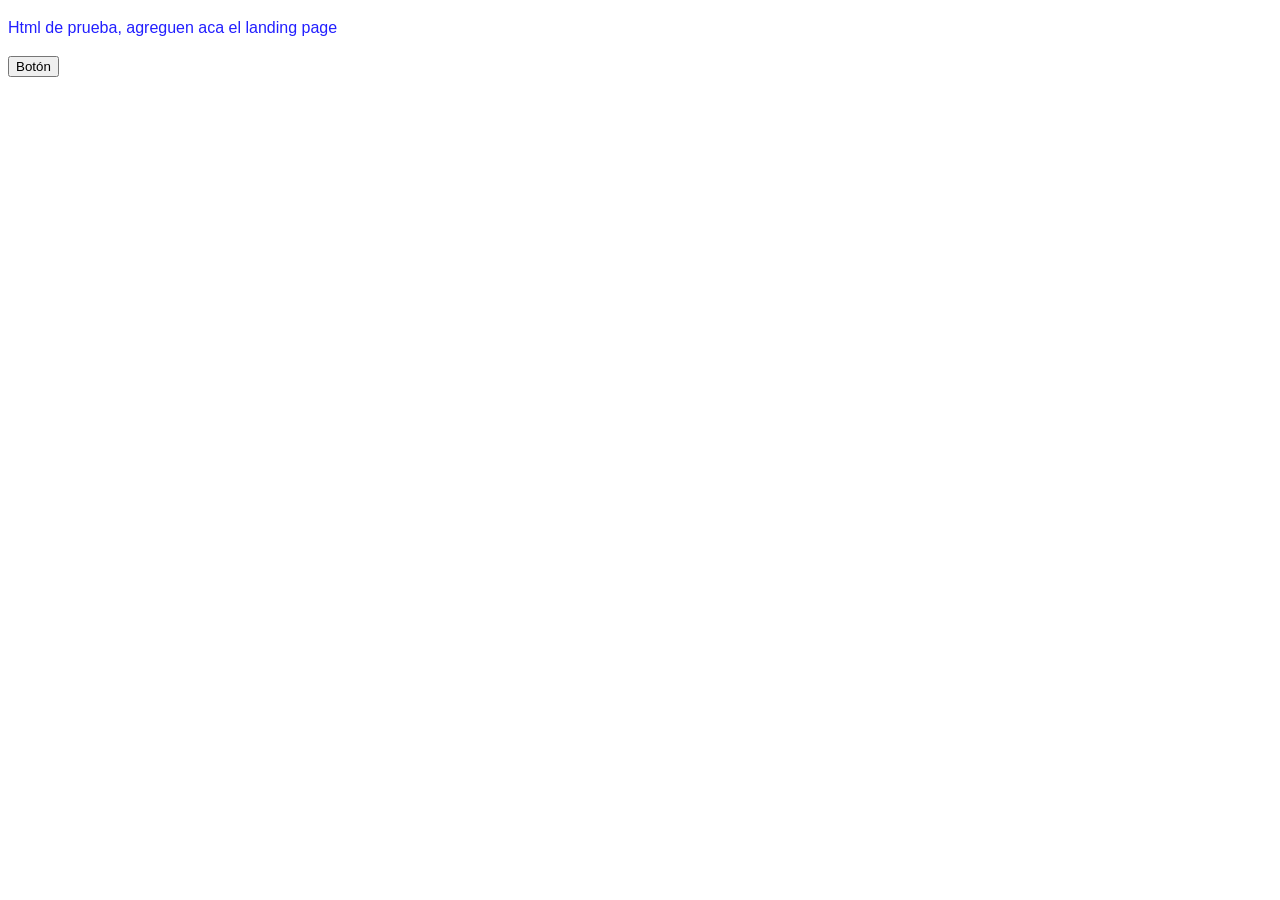
==== Landing Page/Estructuras/vistaLandingPage.html @ 001b7d32 "Commit 1: Agregar archivos de la Landing Page y pruebas de Cucumber/Gherkin para US01 - Se añadieron" ====
<!DOCTYPE html>
<html lang="es">
<head>
    <meta charset="UTF-8">
    <meta name="viewport" content="width=device-width, initial-scale=1.0">
    <title>Documento</title>

    <!--importando el css y el js asociado a esta vista-->
    <link rel="stylesheet" href="../Estilos/estiloBasicoDoHeal.css">
    <script src="../Scripts/scriptLandingPage.js" defer></script>
</head>
<body>
    <p>
        Html de prueba, agreguen aca el landing page
    </p>
    <button id="btn1">Botón</button>
</body>
</html>
---- Landing Page/Estilos/estiloBasicoDoHeal.css ----
p {
    font-family: 'Arial', sans-serif;
    font-size: 16px;
    color: #221fff;
    line-height: 1.5;
}
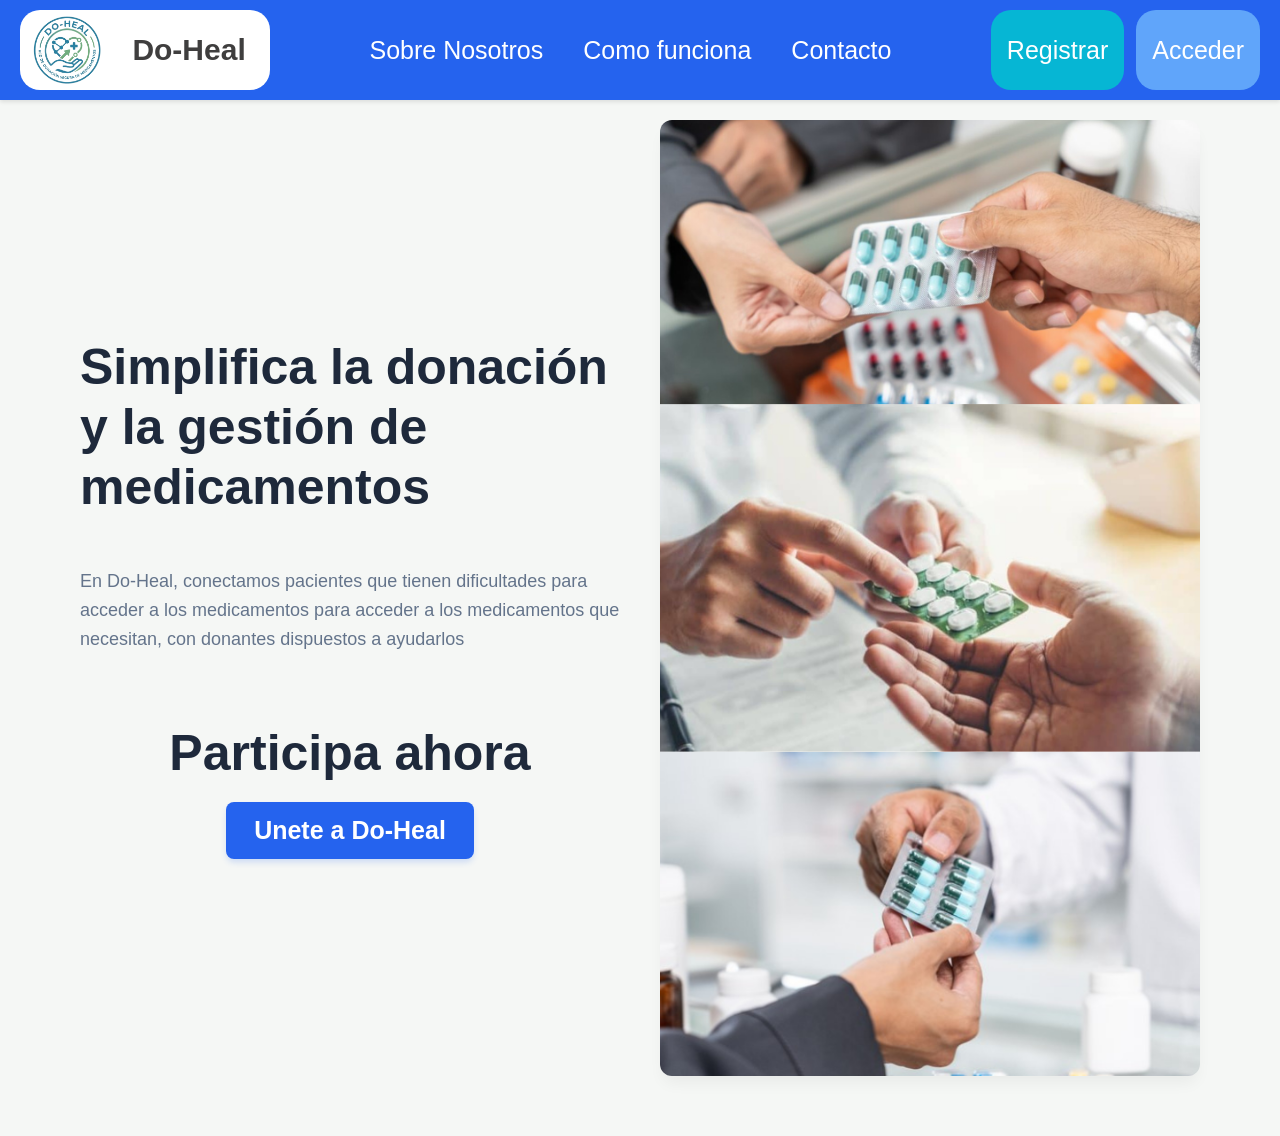
==== commit 44a70c7a: "feat: Agregar diseño inicial del landing page" ====
--- a/Landing Page/Estructuras/vistaLandingPage.html
+++ b/Landing Page/Estructuras/vistaLandingPage.html
@@ -2,17 +2,62 @@
 <html lang="es">
 <head>
     <meta charset="UTF-8">
-    <meta name="viewport" content="width=device-width, initial-scale=1.0">
-    <title>Documento</title>
-
-    <!--importando el css y el js asociado a esta vista-->
+    <!--Es para que el ancho de la pantalla se adapte al tamaño del diapositivo(celular,tablet o pc)-->
+    <meta name="Pagina principal" content="width=device-width, initial-scale=1.0">
+    <title>Do-Heal</title>
+    <!--Es para vincular los estilos(el archivo css) con el archivo vista(el esqueleto html)-->
     <link rel="stylesheet" href="../Estilos/estiloBasicoDoHeal.css">
-    <script src="../Scripts/scriptLandingPage.js" defer></script>
 </head>
 <body>
-    <p>
-        Html de prueba, agreguen aca el landing page
-    </p>
-    <button id="btn1">Botón</button>
+    <header class="Barra-superior">
+        <div class="Logo-con-Nombre">
+            <img src="../Recursos/Imagenes/logo-doheal-cortado.png" alt="Logo Do-Heal" class="logo-imagen"> 
+            <span class="Nombre-de-Startup">Do-Heal</span>
+        </div>
+
+        <nav class="botones-centrales">
+            <a href="#" class="enlace-menu">Sobre Nosotros</a>
+            <a href="#" class="enlace-menu">Como funciona</a>
+            <a href="#" class="enlace-menu">Contacto</a>
+        </nav>
+
+        <div class="botones-derechos">
+            <button class="btn-nav btn-primario">Registrar</button>
+            <button class="btn-nav btn-secundario">Acceder</button>            
+        </div>
+            
+    </header>
+
+    <main class="Contenido-principal">
+
+        <section class="Seccion-de-Bienvenida">
+
+            <div class="Seccion-de-la-izquierda">
+                <h1 class="Titulo-de-la-seccion">Simplifica la donación y la gestión de medicamentos</h1>
+
+                <p class="Descripcion">
+                    En Do-Heal, conectamos pacientes que tienen dificultades para acceder a los
+                    medicamentos para acceder a los medicamentos que necesitan, con donantes 
+                    dispuestos a ayudarlos
+                </p>
+
+                <div class="Seccion-de-abajo-izquierda">
+                    <h2 class="Subtitulo">Participa ahora</h2>
+                    <button class="btn-unete">Unete a Do-Heal</button>
+                </div>
+            </div>
+
+            <div class="Seccion-derecha">
+                <img src="../Recursos/Imagenes/MedicamentosDonacion.png" alt="Donacion de medicamentos" class="Medicamentos-donados-imagen">
+            </div>
+
+        </section>
+        <!--aqui ira todo lo que añadamos despues -->
+    </main>
+
+    <!-- Aqui vinculamos con el script de java que tenemos en la carpeta-->
+    <script src="../Scripts/scriptLandingPage.js"></script>
+
 </body>
+
 </html>
--- a/Landing Page/Estilos/estiloBasicoDoHeal.css
+++ b/Landing Page/Estilos/estiloBasicoDoHeal.css
@@ -1,6 +1,221 @@
-p {
-    font-family: 'Arial', sans-serif;
-    font-size: 16px;
-    color: #221fff;
-    line-height: 1.5;
+/*Esto se llama reset CSS: sirve para borrar lo que pone los navegadores como
+chrome, safari, firefox que son los margenes fantasmas, la cosa es que lo ponemos desde cero
+y el borderbox sirve pa si es que le agregas relleno a una caja, esta no se deforme ni
+ensanche*/
+* {
+    margin: 0;
+    padding: 0;
+    box-sizing: border-box;
+}
+/*Esto es el cuerpo de la pagina principal como dice su nombre body*/
+body {
+    font-family: 'Segoe UI', Tahoma, Geneva, Verdana, sans-serif;
+    background-color: #f5f7f5; /* Un fondo gris primero para la pagina principal */
+    color: #334155;
+}
+
+/*Estilos de la barra azul superior, debe tener el mismo nombre que el archivo html o si no no funciona*/
+.Barra-superior {
+    position: fixed;/*Mantiene la barra fija en la parte superior en caso de que scrollee para abajo o arriba el usuario*/
+    top: 0; /*pone la barra en la parte superior*/
+    left: 0; /*pone la barra lo mas a la izquierda*/
+    width: 100%; /*expande la barra, expande su ancho para que cubra todo el tamaño de la pantalla*/
+    height: 100px; /*Altura estandar para barras de navegacion moviles/web */
+    background-color: #2563ee; /*El color azul para la barra superior */
+    display: flex;
+    justify-content: space-between;/*es para empujar un bloque a la izquierda, uno pa el centro y otro pa la derecha*/
+    align-items: center;/*Hace que el texto o logo que este dentro de la barra se centre verticalmente de forma automatica*/
+    padding: 0 20px;
+    box-shadow: 0 2px 4px rgba(0, 0, 0, 0.1); /*Sombra ligera para darle profundidad*/
+    z-index: 1000; /*Asegura que la barra siempre se vea por encima de otras cosas que pongamos a la pag*/
+    }
+
+/*Esto para el logo con el texto de Do-Heal*/
+.Logo-con-Nombre {
+    background-color: #ffffff;
+    height: 80px; /* Un poco mas pequeño para que alcance en la barra superior*/
+    width: 250px;
+    padding: 0 12px;
+    border-radius: 20px; /*esto sirve para redondear los bordes del cuadro blanco*/
+    display: flex;
+    align-items: center;
+    gap: 30px; /*esto para poner espacio entre el logo y la palabra do-heal*/
+}
+
+/*Esto es para la imagen de la superior izquierda de la pag*/
+.logo-imagen {
+    height: 70px;/*ajusta la altura de la imagen para que no choque con lo bordes de la barra*/
+    width: auto; /*mantiene la proporcion original de la imagen pa que no se veo to estirao*/
+    border-radius: 4px; /*Esto es opcional pa darle un pequeño redondeado sutil a las esquinas del logo*/
+    object-fit: contain;
+}
+
+/*tamaño de letra para el doheal*/
+.Nombre-de-Startup {
+    color: rgb(63, 62, 62);
+    font-size: 30px;
+    font-weight: 700;/*letra en negrita para resaltar*/
+}
+
+.botones-centrales {
+    display: flex;
+    align-items: center;
+    gap: 40px;/*espacio entre los dos botones de registrase y ingresar*/
+}
+
+.enlace-menu {
+    color: #ffffff;
+    text-decoration: none; /*para quitar la linea subrayada que sale cuando es un link*/
+    font-size: 25px;
+    transition: opacity 0.2s;
+}
+
+.enlace-menu:hover {
+    opacity: 0.8; /*para darle una opacidad sutil cuando pasas el mouse sobre la opcion*/
+}
+
+.botones-derechos {
+    display: flex;
+    gap: 12px;/*espacio entre los dos botones de registrase y ingresar*/
+}
+
+.btn-nav {
+    border: none;
+    padding: 8px 16px;
+    font-size: 25px;    
+    border-radius: 20px;
+    cursor: pointer;
+    color: #ffffff;
+    transition: background-color 0.2s, transform 0.1s;
+}
+
+.btn-primario {
+    height: 80px;
+    background-color: #06b6d4;
+}
+
+.btn-primario:hover{
+    background-color: #068ca3;
+}
+
+.btn-secundario {
+    height: 80px;
+    background-color: #60a5fa;
+}
+
+.btn-secundario:hover {
+    background-color: #4c83c7;
+}
+
+.btn-nav:active {
+    transform: scale(0.96); /*efecto para cuando des click*/
+}
+
+/*Contenedor padre que divide la pantalla en dos bloques izquieda y derecha*/
+.Seccion-de-Bienvenida {
+    display: flex;
+    justify-content: space-between;
+    align-items: center;
+    min-height: calc(100vh - 100px);/*Ocupa el espacio disponible de la pantalla restante*/
+    gap:40px;
+    padding: 40px 60px;
+    max-width: 1400px;
+    margin: 0 auto;/*Centra el contenido en pantallas muy anchas*/
+}
+
+/*Seccion de la izquierda*/
+.Seccion-de-la-izquierda {
+    flex: 1;
+    max-width: 800px;
+    display: flex;
+    flex-direction: column;
+    gap: 50px; /*separacion vertical entre los elementos*/
+    text-align: left;
+}
+
+.Titulo-de-la-seccion {
+    font-size: 50px;
+    font-weight: 700;
+    color: #1e293b;
+    line-height: 1.2;
+}
+
+.Descripcion {
+    font-size: 18px;
+    color: #64748b;
+    line-height: 1.6;
+}
+
+.Seccion-de-abajo-izquierda {
+    display: flex;
+    flex-direction: column;
+    gap: 20px;
+    margin-top: 20px;
+    align-items: center;
+}
+
+.Subtitulo {
+    font-size: 50px;
+    font-weight: 700;
+    color: #1e293b;
+}
+
+.btn-unete {
+    background-color: #2563ee;
+    color: #ffffff;
+    border: none;
+    padding: 14px 28px;
+    font-size: 25px;
+    font-weight: 700;
+    border-radius: 8px;
+    cursor: pointer;
+    align-self: center;/*evita que el boton se estire todo el ancho posible*/
+    box-shadow: 0 4px 6px -1px rgb(37, 99, 238, 0.2);
+    transition: background-color 0.2s, transform 0.1s;
+}
+
+.btn-unete:hover {
+    background-color: #1d4ed8;
+}
+
+.btn-unete:active {
+    transform: scale(0.97);
+}
+
+.Seccion-derecha {
+    flex: 1;
+    display: flex;
+    justify-content: center;
+    align-items: center;
+}
+
+.Medicamentos-donados-imagen {
+    width: 100%;
+    max-width: 550px;
+    height: auto;
+    border-radius: 12px;
+    box-shadow: 0 10px 15px -3px rgba(0, 0, 0, 0.05);/*sombra sutil de profundidad*/
+}
+
+/*Esto es para optimizacion en celulares o tablets ya que la pantalla en mas pequeña que una computadora*/
+@media(max-width:968px) {
+    .Seccion-de-Bienvenida {
+        flex-direction: column;/*apila la imagen debajo del texto en pantallas pequeñas*/
+        text-align: center;
+        padding: 20px;
+    }
+    .Seccion-de-la-izquierda {
+        align-items: center;
+        text-align: center;
+    }
+    .btn-unete{
+        align-self: center;/*centra el boton en pantallas moviles*/
+    }
+}
+
+/*Espacio para el contenido principal para que no se oculte debajo de la barra fija, debe
+tener el mismo nombre del archivo html o si no no funciona*/
+.Contenido-principal {
+    margin-top: 60px;/*si no ponemos esto el contenido principal se meteria debajo de la barra y no se veria*/
+    padding: 20px;
 }
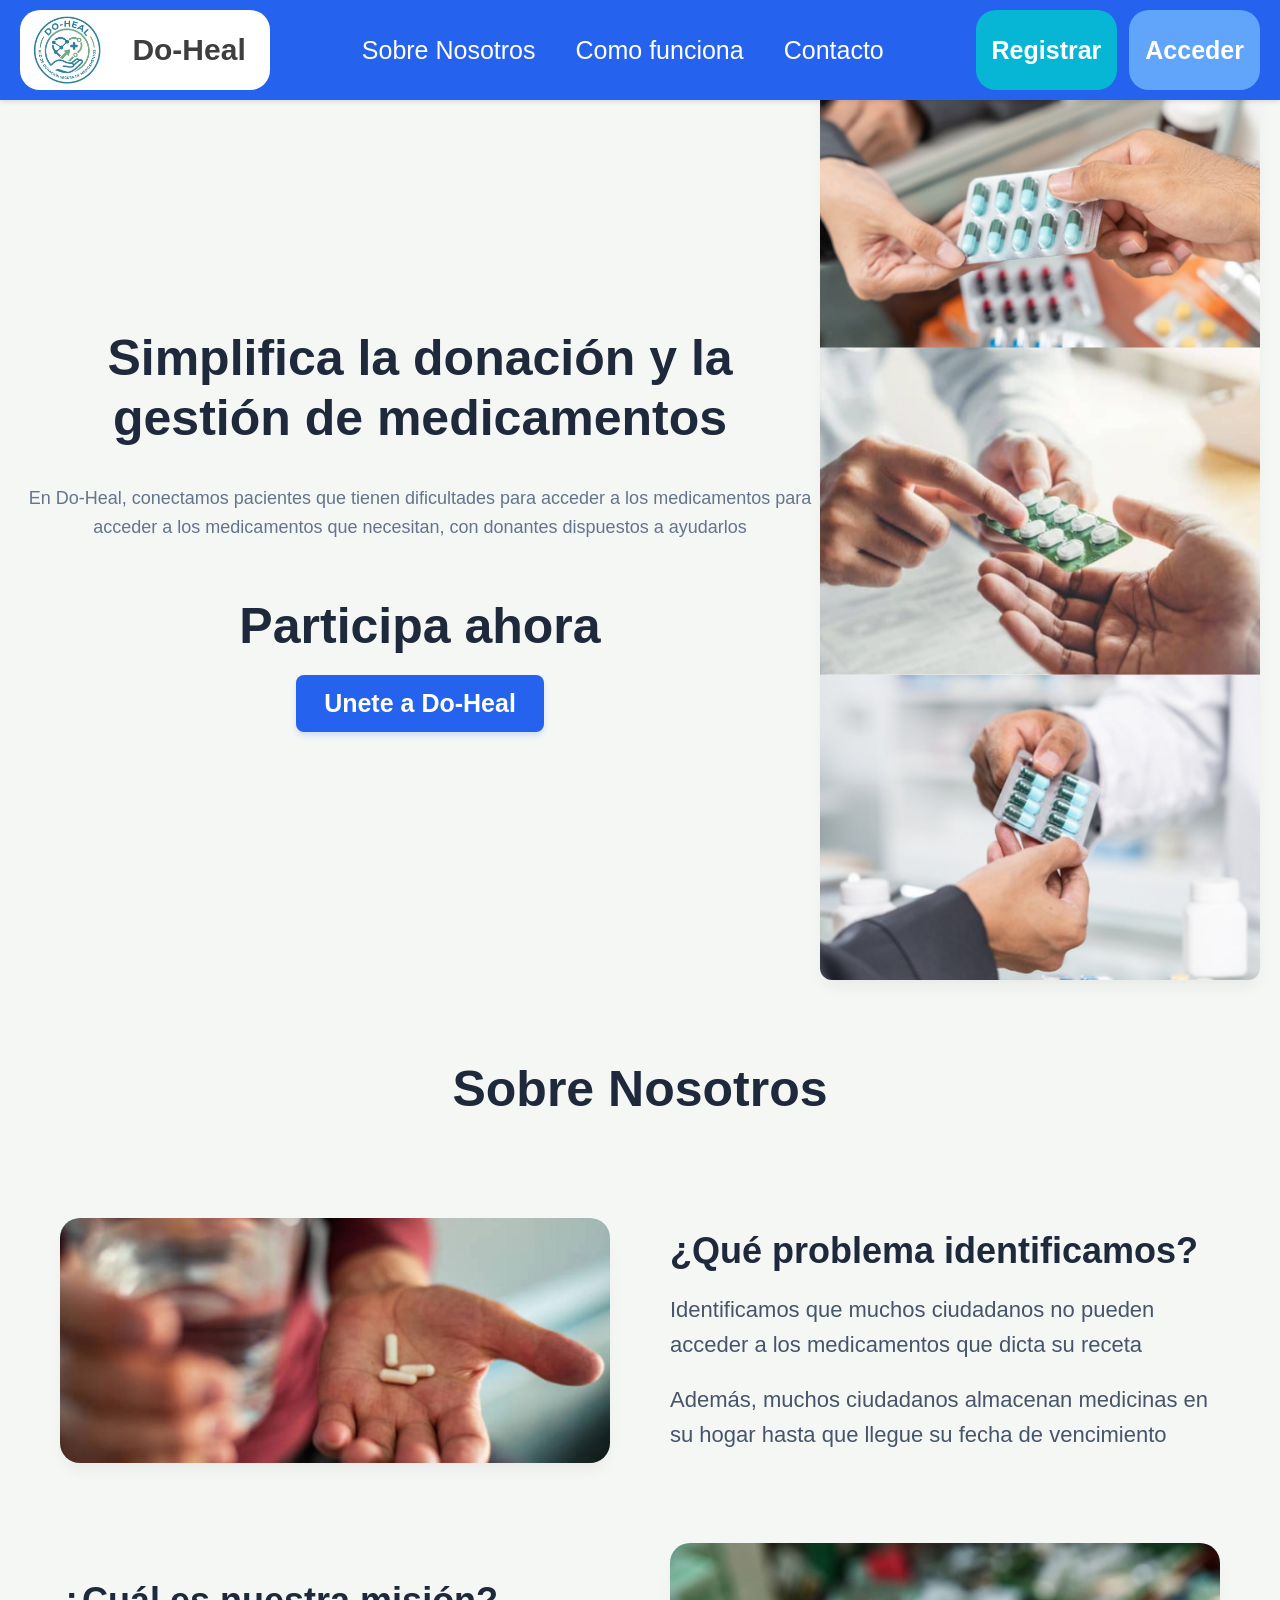
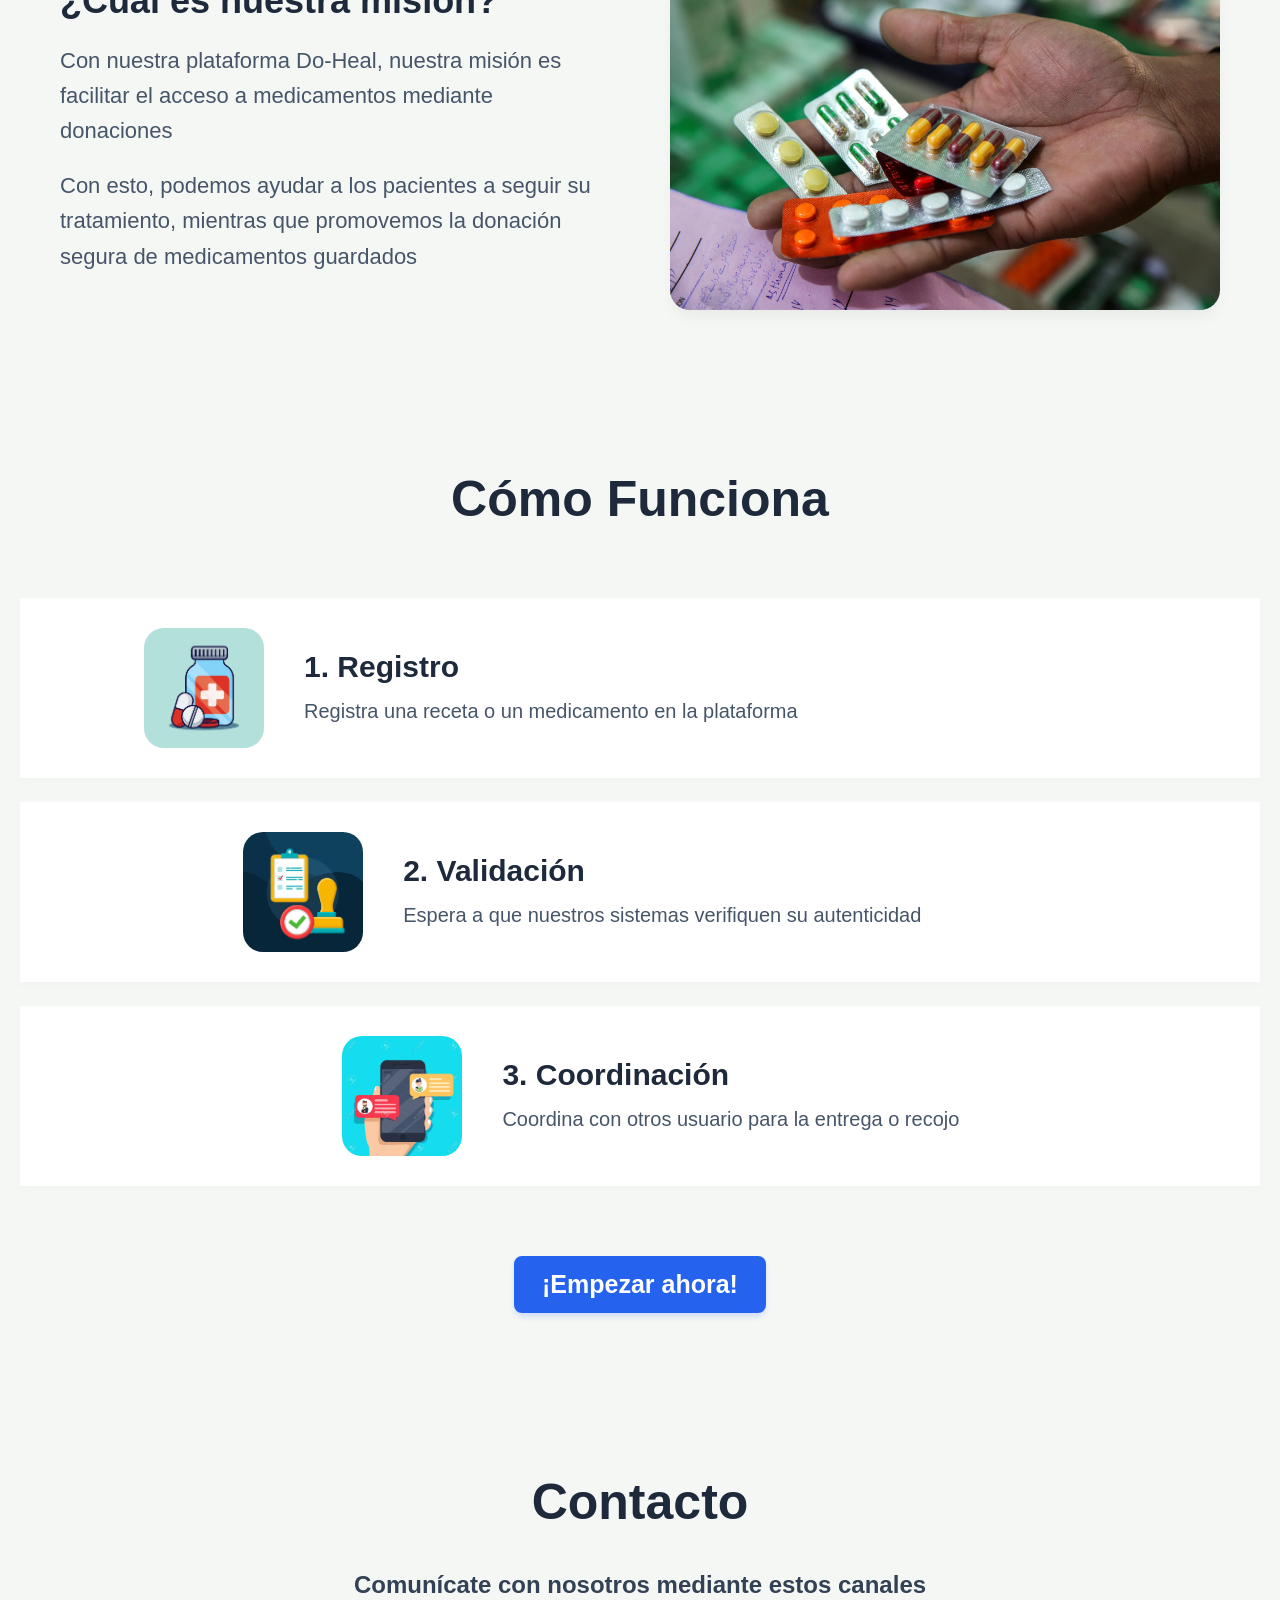
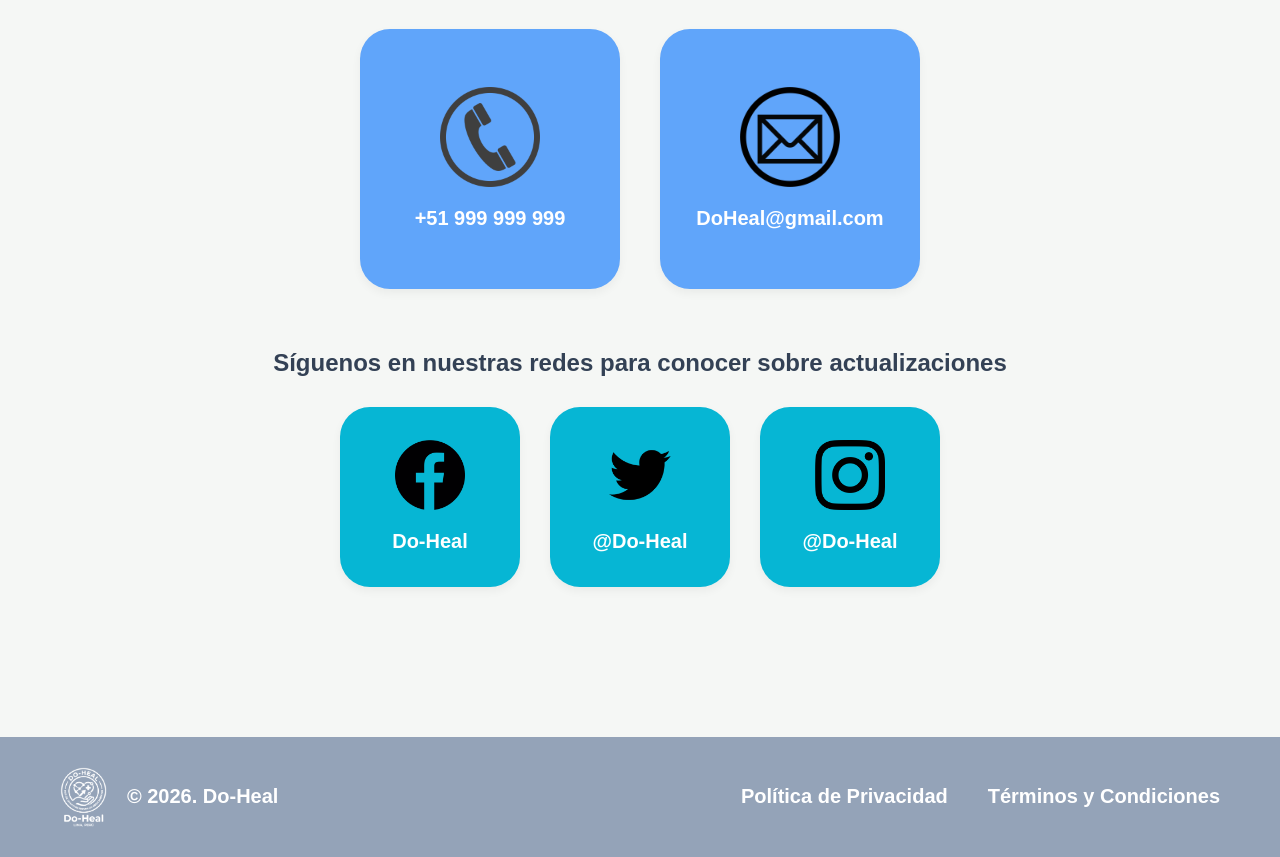
==== commit 3ee79d30: "feat:Agregar diseño landing page" ====
--- a/Landing Page/Estructuras/vistaLandingPage.html
+++ b/Landing Page/Estructuras/vistaLandingPage.html
@@ -16,9 +16,9 @@
         </div>
 
         <nav class="botones-centrales">
-            <a href="#" class="enlace-menu">Sobre Nosotros</a>
-            <a href="#" class="enlace-menu">Como funciona</a>
-            <a href="#" class="enlace-menu">Contacto</a>
+            <a href="#SobreNosotros" class="enlace-menu">Sobre Nosotros</a>
+            <a href="#ComoFunciona" class="enlace-menu">Como funciona</a>
+            <a href="#Contacto" class="enlace-menu">Contacto</a>
         </nav>
 
         <div class="botones-derechos">
@@ -52,9 +52,149 @@
             </div>
 
         </section>
-        <!--aqui ira todo lo que añadamos despues -->
-    </main>
-
+
+        <section id="SobreNosotros" class="Seccion-Sobre-Nosotros">
+
+            <h2 class="Titulo-Sobre-Nosotros">Sobre Nosotros</h2>
+
+            <div class="Fila-SobreNosotros">
+                <div class="Imagenes-SobreNosotros">
+                    <img src="../Recursos/Imagenes/Falta-de-Medicamento.jpeg" alt="Identificación del problema" class="SobreNosotros-Imagen">
+                </div>
+                <div class="Bloque-Texto-SobreNosotros">
+                    <h3 class="Subtitulo-SobreNosotros">¿Qué problema identificamos?</h3>
+                    <p class="Texto-SobreNosotros">
+                        Identificamos que muchos ciudadanos no pueden acceder a los medicamentos
+                        que dicta su receta
+                    </p>
+                    <p class="Texto-SobreNosotros">
+                        Además, muchos ciudadanos almacenan medicinas en su hogar hasta que llegue
+                        su fecha de vencimiento
+                    </p>                    
+                </div>    
+            </div>
+
+            <div class="Fila-SobreNosotros-Invertido">
+                <div class="Imagenes-SobreNosotros">
+                    <img src="../Recursos/Imagenes/Medicamentos-Entregados.webp" alt="Mision Do-Heal" class="SobreNosotros-Imagen">
+                </div>    
+                <div class="Bloque-Texto-SobreNosotros">
+                    <h3 class="Subtitulo-SobreNosotros">¿Cuál es nuestra misión?</h3>
+                    <p class="Texto-SobreNosotros">
+                        Con nuestra plataforma Do-Heal, nuestra misión es facilitar el acceso
+                        a medicamentos mediante donaciones
+                    </p>
+                    <p class="Texto-SobreNosotros">
+                        Con esto, podemos ayudar a los pacientes a seguir su tratamiento, mientras
+                        que promovemos la donación segura de medicamentos guardados
+                    </p>
+                </div>            
+                
+            </div>
+            
+        </section>   
+
+        <section id="ComoFunciona" class="Seccion-Como-Funciona">
+
+            <h2 class="Titulo-Como-Funciona">Cómo Funciona</h2>
+
+            <div class="Bloques-de-ComoFunciona">
+
+                <div class="Bloque-ComoFunciona Registro-Escalon1">
+                    <div class="Imagenes-ComoFunciona">
+                        <img src="../Recursos/Imagenes/Dibujo-De-Medicina.jpg" alt="Escalon1" class="ComoFunciona-Imagen">   
+                    </div>
+                    <div class="Bloque-TextoComoFunciona">
+                        <h3 class="Subtitulo-ComoFunciona">1. Registro</h3>
+                        <p class="Descripcion-ComoFunciona">
+                            Registra una receta o un medicamento en la plataforma                            
+                        </p>
+                    </div>
+                </div>
+                
+                <div class="Bloque-ComoFunciona Validación-Escalon2">
+                    <div class="Imagenes-ComoFunciona">
+                        <img src="../Recursos/Imagenes/Dibujo-Validacion.jpg" alt="Escalon2" class="ComoFunciona-Imagen">   
+                    </div>
+                    <div class="Bloque-TextoComoFunciona">
+                        <h3 class="Subtitulo-ComoFunciona">2. Validación</h3>
+                        <p class="Descripcion-ComoFunciona">
+                            Espera a que nuestros sistemas verifiquen su autenticidad
+                        </p>
+                    </div>
+                </div>
+
+                <div class="Bloque-ComoFunciona Coordinacion-Escalon3">
+                    <div class="Imagenes-ComoFunciona">
+                        <img src="../Recursos/Imagenes/Dibujo-Coordinacion.jpg" alt="Escalon3" class="ComoFunciona-Imagen">   
+                    </div>
+                    <div class="Bloque-TextoComoFunciona">
+                        <h3 class="Subtitulo-ComoFunciona">3. Coordinación</h3>
+                        <p class="Descripcion-ComoFunciona">
+                            Coordina con otros usuario para la entrega o recojo
+                        </p>
+                    </div>
+                </div>
+
+            </div>
+
+            <div class="Boton-ComoFunciona">
+                <button class="btn-unete">¡Empezar ahora!</button>
+            </div>
+
+        </section>
+
+        <section id="Contacto" class="Seccion-Contacto">
+            <h2 class="Titulo-Contacto">Contacto</h2>
+            <p class="Texto-Informativo-Contacto">
+                Comunícate con nosotros mediante estos canales
+            </p>
+            <div class="Bloque-Canales">
+                <div class="Cuadro-Canales Cuadro-Azul">
+                    <img src="../Recursos/Imagenes/Icono-Telefono.png" alt="Telefono" class="Icono-Contacto">
+                    <span class="Texto-Contacto">+51 999 999 999</span>
+                </div>
+                <div class="Cuadro-Canales Cuadro-Azul">
+                    <img src="../Recursos/Imagenes/Icono-Correo.png" alt="Correo" class="Icono-Contacto">
+                    <span class="Texto-Contacto">DoHeal@gmail.com</span>
+                </div>
+            </div>
+
+            <p class ="Texto-Informativo-Contacto">
+                Síguenos en nuestras redes para conocer sobre actualizaciones
+            </p>
+            <div class="Bloque-Redes-Sociales">
+                <div class="Cuadro-Canales Cuadro-Celeste">
+                    <img src="../Recursos/Imagenes/Icono-Facebook.png" alt="Facebook" class="Icono-Redes-Sociales">
+                    <span class="Texto-Contacto">Do-Heal</span>
+                </div>
+                <div class="Cuadro-Canales Cuadro-Celeste">
+                    <img src="../Recursos/Imagenes/Icono-Twitter.png" alt="Twitter" class="Icono-Redes-Sociales">
+                    <span class="Texto-Contacto">@Do-Heal</span>
+                </div>
+                <div class="Cuadro-Canales Cuadro-Celeste">
+                    <img src="../Recursos/Imagenes/Icono-Instagram.png" alt="Instagram" class="Icono-Redes-Sociales">
+                    <span class="Texto-Contacto">@Do-Heal</span>
+                </div>
+            </div>
+
+        </section>
+
+    </main>     
+
+    <footer class="Pie-Pagina-Gris">
+
+        <div class="Footer-Izquierda">
+            <img src="../Recursos/Imagenes/logo-doheal-blanco.png" alt="Logo-Do-Heal-Footer" class="Footer-Logo"> 
+            <span class="Footer-Nombre-de-Startup">© 2026. Do-Heal</span>
+        </div>
+
+        <div class="Footer-Derecha">
+            <a href="#" class="Enlace-Footer">Política de Privacidad</a>
+            <a href="#" class="Enlace-Footer">Términos y Condiciones</a>
+        </div>           
+
+    </footer>
     <!-- Aqui vinculamos con el script de java que tenemos en la carpeta-->
     <script src="../Scripts/scriptLandingPage.js"></script>
 
--- a/Landing Page/Estilos/estiloBasicoDoHeal.css
+++ b/Landing Page/Estilos/estiloBasicoDoHeal.css
@@ -9,7 +9,7 @@
 }
 /*Esto es el cuerpo de la pagina principal como dice su nombre body*/
 body {
-    font-family: 'Segoe UI', Tahoma, Geneva, Verdana, sans-serif;
+    font-family: 'Inter', sans-serif;
     background-color: #f5f7f5; /* Un fondo gris primero para la pagina principal */
     color: #334155;
 }
@@ -90,6 +90,7 @@
 }
 
 .btn-primario {
+    font-weight: bold;
     height: 80px;
     background-color: #06b6d4;
 }
@@ -99,6 +100,7 @@
 }
 
 .btn-secundario {
+    font-weight: bold;
     height: 80px;
     background-color: #60a5fa;
 }
@@ -113,24 +115,27 @@
 
 /*Contenedor padre que divide la pantalla en dos bloques izquieda y derecha*/
 .Seccion-de-Bienvenida {
-    display: flex;
-    justify-content: space-between;
+    margin-top: 100px; /*esto es para que el contenido no se meta debajo de la barra fija, debe ser igual a la altura de la barra*/
+    display: flex;
+    position:relative;
+    justify-content: center;
     align-items: center;
     min-height: calc(100vh - 100px);/*Ocupa el espacio disponible de la pantalla restante*/
-    gap:40px;
-    padding: 40px 60px;
-    max-width: 1400px;
-    margin: 0 auto;/*Centra el contenido en pantallas muy anchas*/
+    width: 100%;
+    height: 100vh-100px;
+    margin: auto;/*Centra el contenido en pantallas muy anchas*/
 }
 
 /*Seccion de la izquierda*/
 .Seccion-de-la-izquierda {
-    flex: 1;
+    width: 100%;
     max-width: 800px;
     display: flex;
     flex-direction: column;
-    gap: 50px; /*separacion vertical entre los elementos*/
-    text-align: left;
+    justify-content: space-between;
+    gap: 36px; /*separacion vertical entre los elementos*/
+    text-align: center;
+    margin: 0 auto;
 }
 
 .Titulo-de-la-seccion {
@@ -185,8 +190,16 @@
 .Seccion-derecha {
     flex: 1;
     display: flex;
-    justify-content: center;
-    align-items: center;
+    justify-content: flex-end;
+    align-items: center;
+}
+
+.Seccion-derecha img {
+    height: 100vh;
+    object-fit: cover;
+    display:block;
+    border-radius: 12px;
+    box-shadow: 0 10px 15px -3px rgba(0, 0, 0, 0.05);/*sombra sutil de profundidad*/
 }
 
 .Medicamentos-donados-imagen {
@@ -196,6 +209,310 @@
     border-radius: 12px;
     box-shadow: 0 10px 15px -3px rgba(0, 0, 0, 0.05);/*sombra sutil de profundidad*/
 }
+
+.Seccion-Sobre-Nosotros {
+    padding: 80px 40px;
+    max-width: 1400px;
+    margin: 0 auto;
+    display: flex;
+    flex-direction: column;
+    gap: 80px; /*separacion vertical entre los dos bloques*/
+    width: 100%;
+}
+
+.Titulo-Sobre-Nosotros {
+    text-align: center;
+    font-size: 50px;
+    font-weight: 700;
+    color: #1e293b;   
+    margin-bottom: 20px; 
+}
+
+.Fila-SobreNosotros {
+    display: flex;    
+    align-items: center;
+    justify-content: space-between;
+    gap: 60px; /*separacion horizontal entre los bloques de texto e imagen*/
+    width: 100%;
+}
+
+.Fila-SobreNosotros-Invertido {
+    display: flex;
+    align-items: center;
+    justify-content: space-between;
+    gap: 60px;
+    width: 100%;
+    flex-direction: row-reverse; /*invierte el orden de los elementos pa la segunda fila*/
+}
+
+/*Se usa para todas las imagenes de la seccion sobrenosotros esto solo se puede usar en esta seccion*/
+.Imagenes-SobreNosotros {
+    flex: 1;
+    display: flex;
+    justify-content: center;
+    align-items: center;
+}
+
+/*Se usa para las dos imagenes en la seccion para no escribir una por una*/
+.SobreNosotros-Imagen {
+    width: 100%;
+    max-width: 550px;
+    height: auto;
+    border-radius: 20px;
+    box-shadow: 0 10px 15px -3px rgba(0, 0, 0, 0.05);/*sombra sutil de profundidad*/
+    display: block;
+}
+
+/*Se usa los bloques de texto de sobrenostros*/
+.Bloque-Texto-SobreNosotros {
+    flex: 1;
+    display: flex;
+    flex-direction: column;
+    gap: 20px; /*separacion vertical entre el titulo y la descripcion*/
+}
+
+/*Se usa para los dos subtitulos de la seccion sobrenosotros para no hacer uno por uno*/
+.Subtitulo-SobreNosotros {
+    font-size: 36px;
+    font-weight: 700;
+    color: #1e293b;
+    line-height: 1.2;
+}
+
+/*Se usa para los dos textos de la seccion sobrenosotros para no hacer uno por uno*/
+.Texto-SobreNosotros {
+    font-size: 22px;
+    color: #475569;
+    line-height: 1.6;
+}
+
+.Seccion-Como-Funciona {
+    padding: 80px 0;
+    width: 100%;
+    background-color: #f5f7f5;
+    display: flex;
+    flex-direction: column;
+    gap: 50px; /*separacion vertical entre los dos bloques*/    
+}
+
+.Titulo-Como-Funciona {
+    text-align: center;
+    font-size: 50px;
+    font-weight: 700;
+    color: #1e293b;   
+    margin-bottom: 20px; 
+}
+
+.Bloques-de-ComoFunciona {
+    display: flex;
+    flex-direction: column;
+    gap: 24px; /*separacion vertical entre los bloques blancos*/
+    width: 100%;
+}
+
+.Bloque-ComoFunciona {
+    background-color: #ffffff;
+    width: 100%;
+    min-height: 180px;
+    display: flex;
+    align-items: center;
+    gap: 40px;
+    padding-top: 30px;
+    padding-bottom: 30px;
+    padding-right: 60px;
+    box-shadow: 0 4px 10px rgba(0, 0, 0, 0.02);
+}
+
+.Registro-Escalon1 {
+    padding-left: 10%;
+}
+
+.Validación-Escalon2 {
+    padding-left: 18%;
+}
+
+.Coordinacion-Escalon3{
+    padding-left: 26%;
+}
+
+.Imagenes-ComoFunciona {
+    flex-shrink: 0;
+    width: 120px;
+    height: 120px;
+    display: flex;
+    justify-content: center;
+    align-items: center;
+}
+
+.ComoFunciona-Imagen{
+    width: 100%;
+    height: 100%;
+    object-fit: contain;/*evita que se estire o se deforme la imagen*/
+    border-radius: 20px;
+}
+
+.Bloque-TextoComoFunciona{
+    display: flex;
+    flex-direction: column;
+    gap: 12px;
+}
+
+.Subtitulo-ComoFunciona {
+    font-size: 30px;
+    font-weight: 700;
+    color: #1e293b;
+}
+
+.Descripcion-ComoFunciona {
+    font-size: 20px;
+    color: #475569;
+    line-height: 1.5;
+}
+
+.Boton-ComoFunciona{
+    display: flex;
+    justify-content: center;
+    margin-top: 20px;
+}
+
+.Seccion-Contacto {
+    padding: 80px 20px;
+    width: 100%;
+    background-color: #f5f7f5;
+    display: flex;
+    flex-direction: column;
+    align-items: center;
+    gap: 30px; /*separacion vertical entre el titulo y el formulario*/
+}
+
+.Titulo-Contacto {
+    text-align: center;
+    font-size: 50px;
+    font-weight: 700;
+    color: #1e293b;
+}
+
+.Texto-Informativo-Contacto {
+    text-align: center;
+    font-size: 24px;
+    font-weight: 700;
+    color: #334155;
+    margin-top: 10px;
+}
+
+.Bloque-Canales {
+    display: flex;
+    justify-content: center;
+    gap: 40px;
+    width: 100%;
+    max-width: 800px;
+    margin-bottom: 20px;
+}
+
+.Bloque-Redes-Sociales {
+    display: flex;
+    justify-content: center;
+    gap: 30px;
+    width: 100%;
+    max-width: 900px;
+}
+
+.Cuadro-Canales {
+    display: flex;
+    flex-direction: column;
+    align-items: center;
+    justify-content: center;
+    gap: 20px;
+    border-radius: 30px;
+    padding: 30px;
+    box-shadow: 0 4px 10px rgba(0, 0, 0, 0.05);
+    transition: transform 0.2s;
+}
+
+.Cuadro-Canales:hover {
+    transform: translateY(-5px); /*efecto de elevacion al pasar el mouse*/
+}
+
+.Cuadro-Azul {
+    background-color: #60a5fa;
+    width: 260px;
+    height: 260px;
+}
+
+.Cuadro-Celeste {
+    background-color: #06b6d4;
+    width: 180px;
+    height: 180px;
+}
+
+.Icono-Contacto {
+    width: 100px;
+    height: 100px;
+    object-fit: contain;
+}
+
+.Icono-Redes-Sociales {
+    width: 70px;
+    height: 70px;
+    object-fit: contain;
+    transition: transform 0.2s;
+}
+
+.Texto-Contacto {
+    color: #ffffff;
+    font-size: 20px;    
+    font-weight: 700;
+    text-align: center;
+}
+
+.Pie-Pagina-Gris {
+    background-color: #94a3b8;
+    width: 100%;
+    height: 120px;
+    display: flex;
+    justify-content: space-between;
+    align-items: center;
+    padding: 0 60px;
+    margin-top: 50px;
+}
+
+.Footer-Izquierda {
+    display: flex;
+    align-items: center;
+    gap: 20px;
+}
+
+.Footer-Logo {
+    height: 60px;
+    width: auto;
+    object-fit: contain;
+}
+
+.Footer-Nombre-de-Startup {
+    color: #ffffff;
+    font-size: 20px;
+    font-weight: 600;
+}
+
+.Footer-Derecha {
+    display: flex;
+    gap: 40px;
+}
+
+.Enlace-Footer{
+    color: #ffffff;
+    text-decoration: none;
+    font-size: 20px;
+    font-weight: 600;
+    transition: opacity 0.2s;
+}
+
+.Enlace-Footer:hover {
+    opacity: 0.8;
+    text-decoration: underline; /*subraya el enlace al pasar el mouse para indicar que es interactivo*/
+}
+
+
 
 /*Esto es para optimizacion en celulares o tablets ya que la pantalla en mas pequeña que una computadora*/
 @media(max-width:968px) {
@@ -211,8 +528,29 @@
     .btn-unete{
         align-self: center;/*centra el boton en pantallas moviles*/
     }
-}
-
+
+    .Registro-Escalon1,
+    .Validación-Escalon2,
+    .Coordinacion-Escalon3 {
+        padding-left: 20px; /*reduce el padding para pantallas pequeñas*/
+        padding-right: 20px;
+    }
+
+    .Bloque-ComoFunciona {
+        flex-direction: column; /*apila la imagen encima del texto en pantallas pequeñas*/
+        text-align: center;
+        gap: 20px; /*aumenta el espacio entre la imagen y el texto en pantallas pequeñas*/
+    }
+
+    .Subtitulo-ComoFunciona {
+        font-size: 24px; /*reduce el tamaño del subtitulo en pantallas pequeñas*/
+    }
+
+    .Descripcion-ComoFunciona {
+        font-size: 18px; /*reduce el tamaño de la descripcion en pantallas pequeñas*/
+    }
+
+}    
 /*Espacio para el contenido principal para que no se oculte debajo de la barra fija, debe
 tener el mismo nombre del archivo html o si no no funciona*/
 .Contenido-principal {
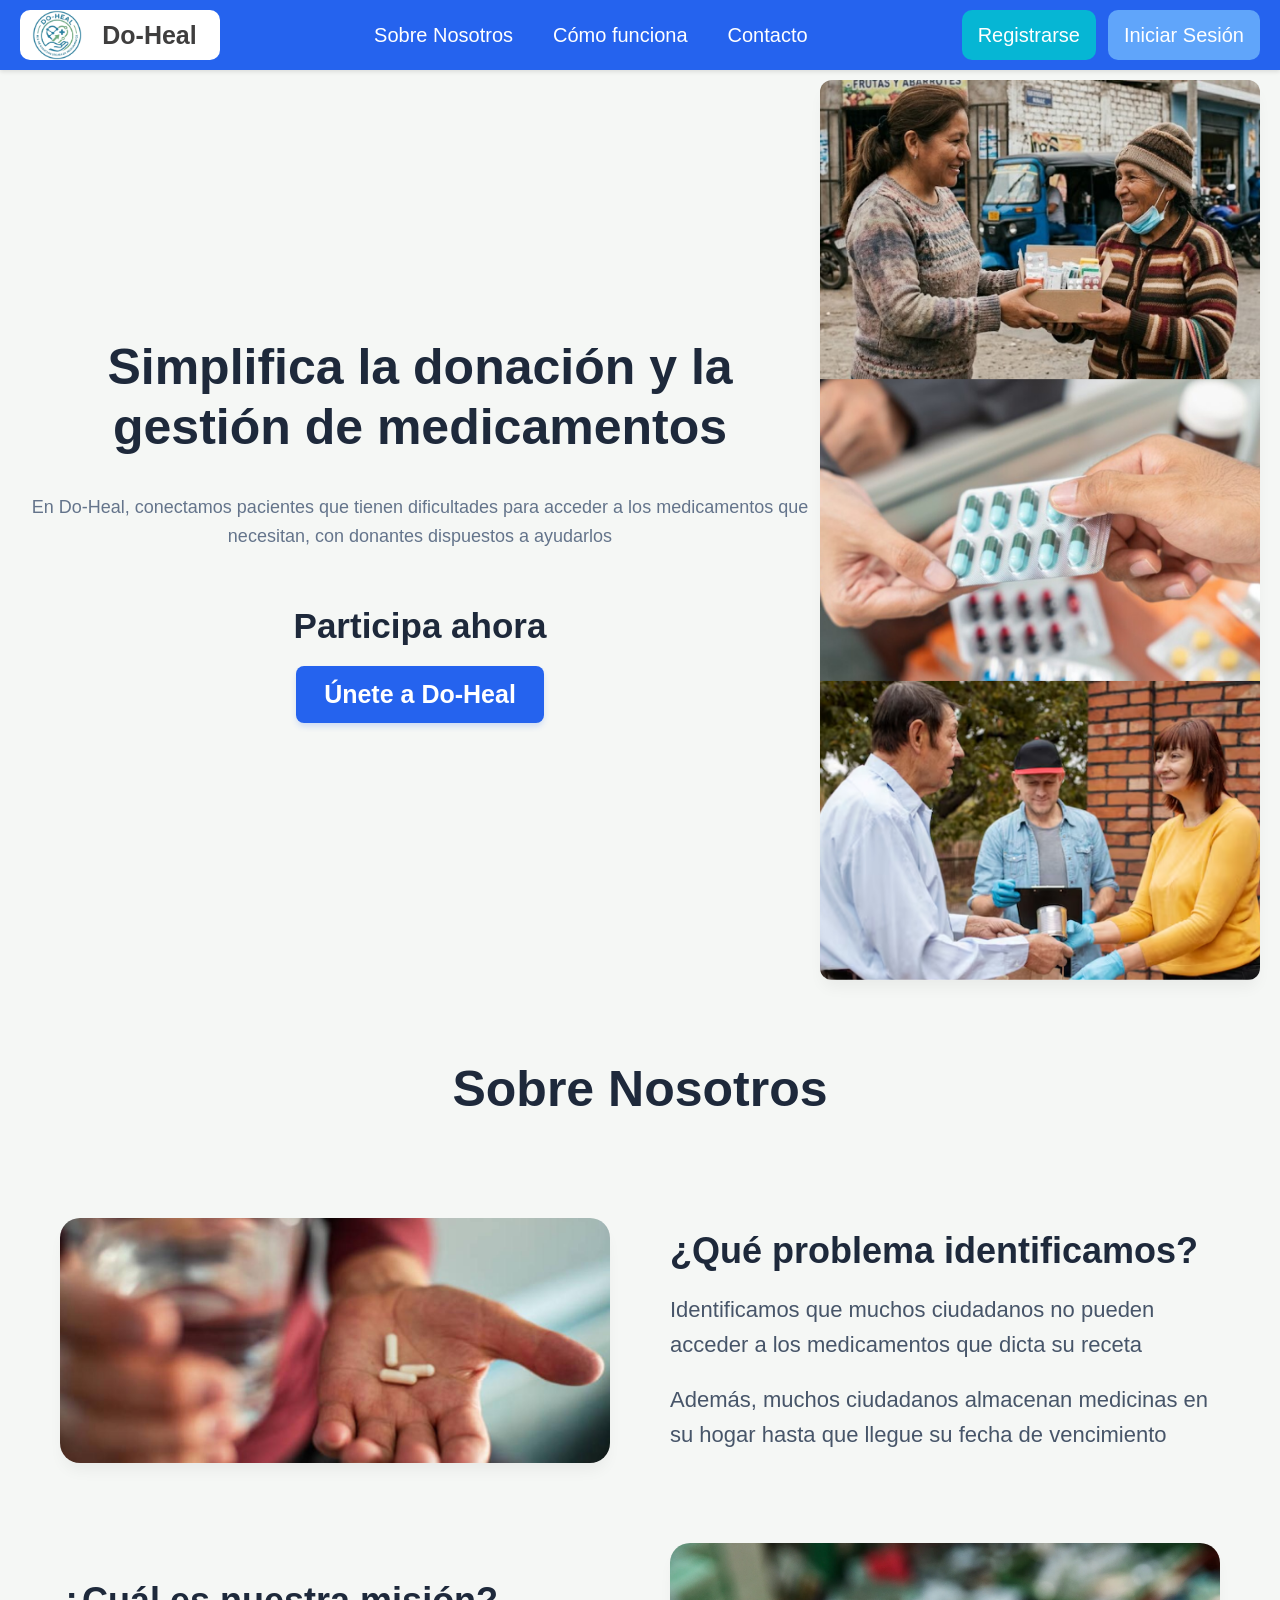
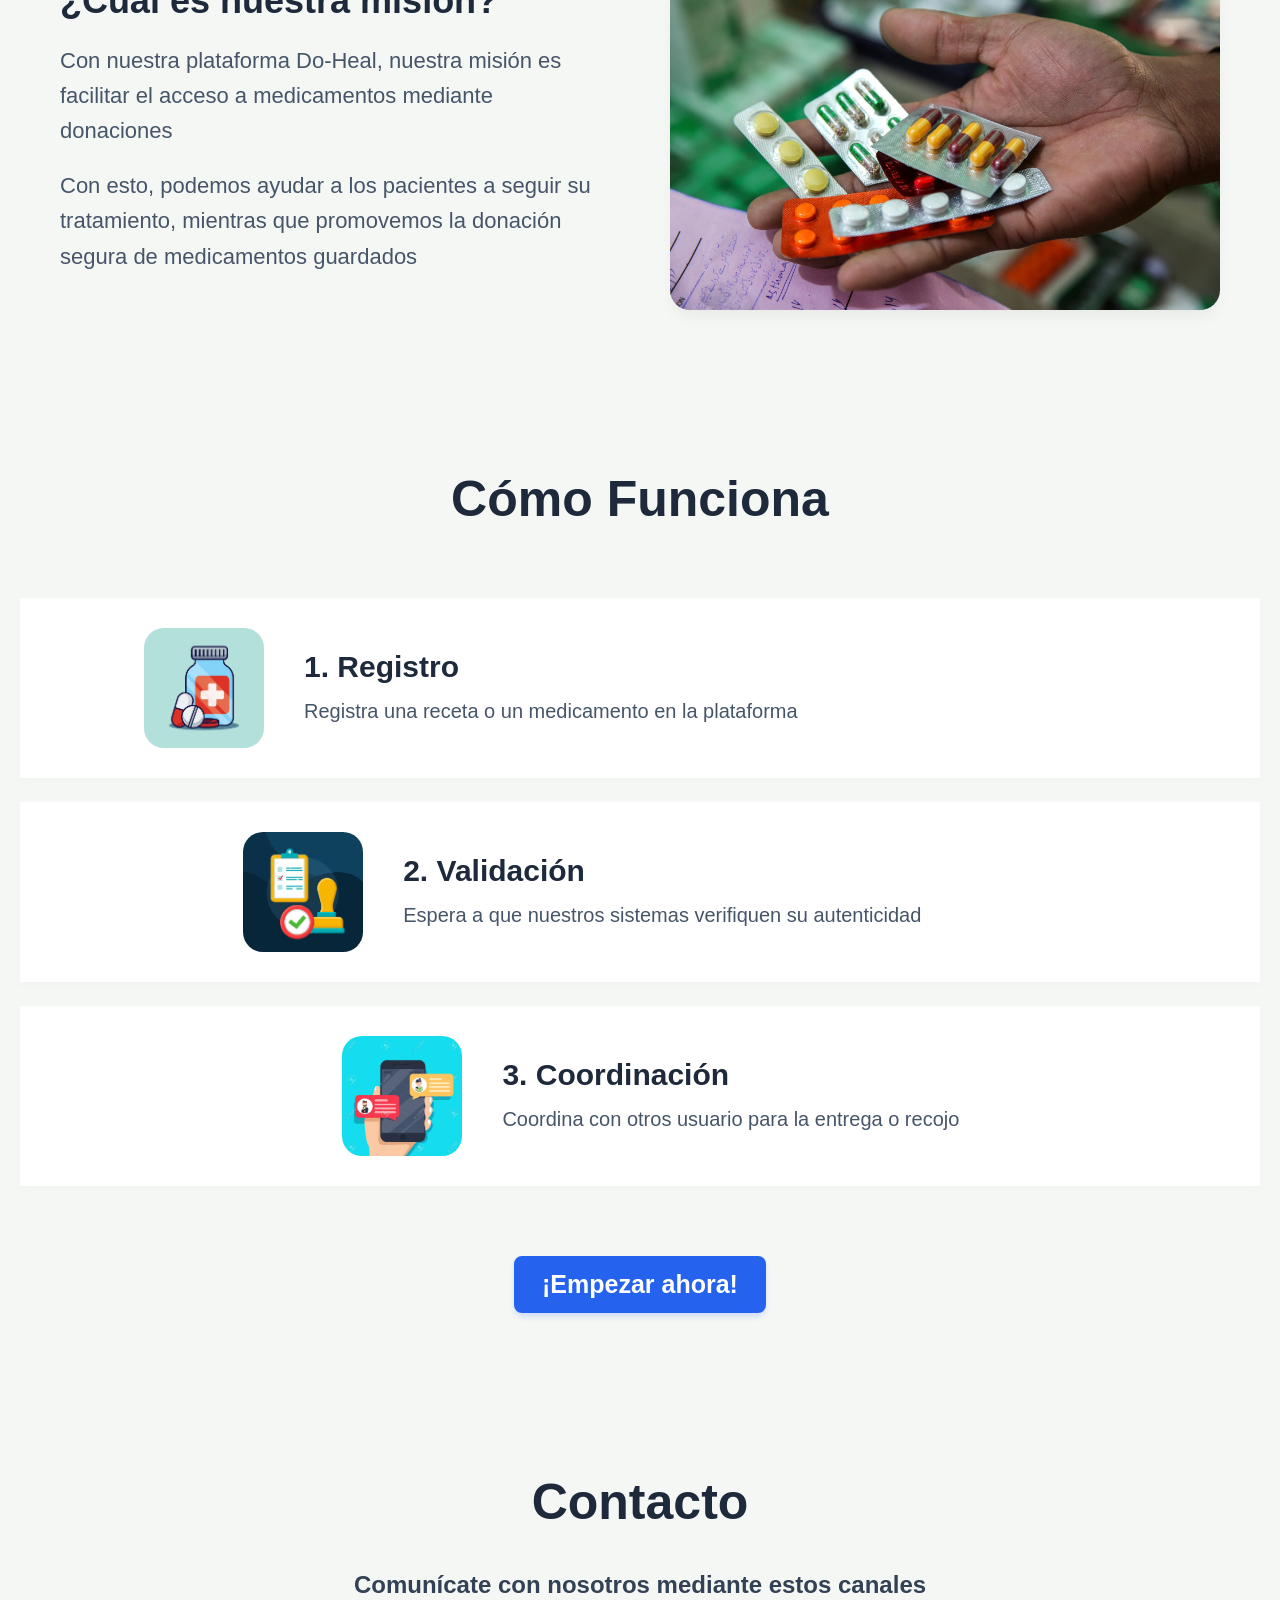
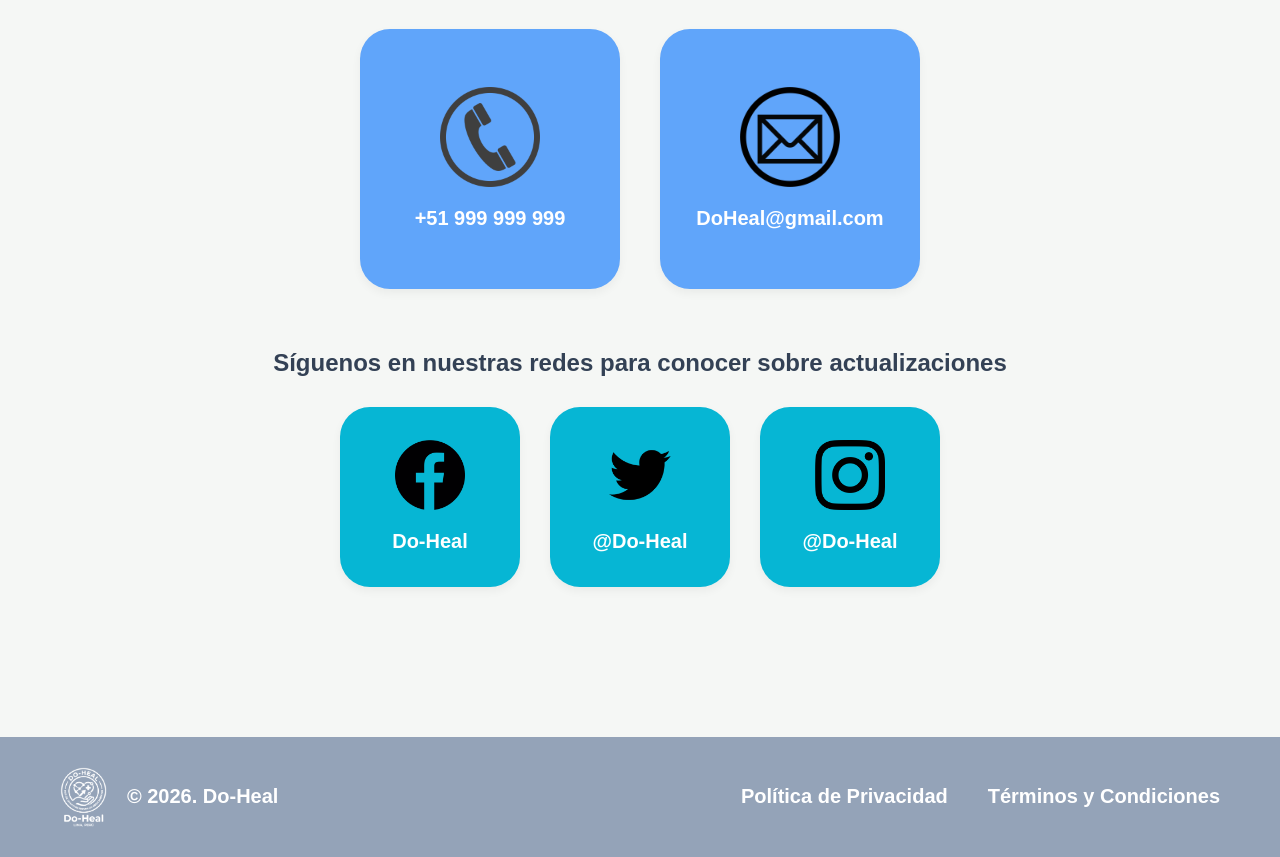
==== commit 69c2ece9: "Feat: Formulario de Registrarse y Iniciar Sesion" ====
--- a/Landing Page/Estructuras/vistaLandingPage.html
+++ b/Landing Page/Estructuras/vistaLandingPage.html
@@ -3,7 +3,7 @@
 <head>
     <meta charset="UTF-8">
     <!--Es para que el ancho de la pantalla se adapte al tamaño del diapositivo(celular,tablet o pc)-->
-    <meta name="Pagina principal" content="width=device-width, initial-scale=1.0">
+    <meta name="viewport" content="width=device-width, initial-scale=1.0">
     <title>Do-Heal</title>
     <!--Es para vincular los estilos(el archivo css) con el archivo vista(el esqueleto html)-->
     <link rel="stylesheet" href="../Estilos/estiloBasicoDoHeal.css">
@@ -17,13 +17,13 @@
 
         <nav class="botones-centrales">
             <a href="#SobreNosotros" class="enlace-menu">Sobre Nosotros</a>
-            <a href="#ComoFunciona" class="enlace-menu">Como funciona</a>
+            <a href="#ComoFunciona" class="enlace-menu">Cómo funciona</a>
             <a href="#Contacto" class="enlace-menu">Contacto</a>
         </nav>
 
         <div class="botones-derechos">
-            <button class="btn-nav btn-primario">Registrar</button>
-            <button class="btn-nav btn-secundario">Acceder</button>            
+            <button class="btn-nav btn-primario">Registrarse</button>
+            <button class="btn-nav btn-secundario">Iniciar Sesión</button>            
         </div>
             
     </header>
@@ -37,13 +37,12 @@
 
                 <p class="Descripcion">
                     En Do-Heal, conectamos pacientes que tienen dificultades para acceder a los
-                    medicamentos para acceder a los medicamentos que necesitan, con donantes 
-                    dispuestos a ayudarlos
+                    medicamentos que necesitan, con donantes dispuestos a ayudarlos
                 </p>
 
                 <div class="Seccion-de-abajo-izquierda">
                     <h2 class="Subtitulo">Participa ahora</h2>
-                    <button class="btn-unete">Unete a Do-Heal</button>
+                    <button class="btn-unete">Únete a Do-Heal</button>
                 </div>
             </div>
 
@@ -180,6 +179,63 @@
 
         </section>
 
+        <div id="Modelo-IniciarSesion" class="Form-Fondo">
+            <div class="Form-Contenido">
+                <button id="Btn-CerrarIS" class="Btn-Cerrar-Formulario">&times;</button>
+
+                <h2 class="Titulo-Formulario">Iniciar Sesión</h2>
+
+                <form id="FormIniciarSesion" class="Modelo-Formulario Activo">
+                    <div class="Campo-Grupo">
+                        <label for="LoginCorreo">Correo Electrónico</label>
+                        <input type="email" id="LoginCorreo" name="ejemplo@dominio.com" required>
+                    </div>
+                    <div class="Campo-Grupo">
+                        <label for="LoginPassword">Contraseña</label>
+                        <input type="password" id="LoginPassword" name="**********" required>
+                    </div>
+                    <button type="submit" class="Btn-Form-Accion Btn-Azul">Ingrsar al Sistema</button>
+                </form>
+            </div>
+        </div>
+
+
+        <div id="Modelo-Registrarse" class="Form-Fondo">
+            <div class = "Form-Contenido">
+                <button id ="Btn-CerrarRe" class="Btn-Cerrar-Formulario">&times;</button>
+
+                <h2 class="Titulo-Formulario">Registrar Cuenta</h2>
+
+                <form id="FormRegistrarse" class="Modelo-Formulario Activo">
+                    <div class="Campo-Grupo">
+                        <label for="RegistrarNombre">Nombres Completos</label>
+                        <input type="text" id="RegistrarNombre" placeholder="Juan Perez" required>
+                    </div>
+                    <div class="Campo-Grupo">
+                        <label for="RegistrarDNI">DNI (Documento de Identidad)</label>
+                        <input type="text" 
+                               id="RegistrarDNI" 
+                               placeholder="12345678"
+                               inputmode="numeric" 
+                               maxlength="8"
+                               required>
+                        <span id="ErrorDni" class="Mensaje-Error-DNI">El DNI debe contener exactamente 8 numeros</span>
+                    </div>
+                    <div class="Campo-Grupo">
+                        <label for="RegistrarCorreo">Correo Electrónico</label>
+                        <input type="email" id="RegistrarCorreo" placeholder="ejemplo@dominio.com" required>
+                    </div>
+                    <div class="Campo-Grupo">
+                        <label for="RegistrarPassword">Contraseña</label>
+                        <input type="password" id="RegistrarPassword" placeholder="Crea una contraseña" required>
+                    </div>
+                    <button type="submit" class="Btn-Form-Accion Btn-Celeste">Registrar Cuenta</button>
+                </form>
+            </div>
+        </div>
+
+
+
     </main>     
 
     <footer class="Pie-Pagina-Gris">
--- a/Landing Page/Estilos/estiloBasicoDoHeal.css
+++ b/Landing Page/Estilos/estiloBasicoDoHeal.css
@@ -20,7 +20,7 @@
     top: 0; /*pone la barra en la parte superior*/
     left: 0; /*pone la barra lo mas a la izquierda*/
     width: 100%; /*expande la barra, expande su ancho para que cubra todo el tamaño de la pantalla*/
-    height: 100px; /*Altura estandar para barras de navegacion moviles/web */
+    height: 70px; /*Altura estandar para barras de navegacion moviles/web */
     background-color: #2563ee; /*El color azul para la barra superior */
     display: flex;
     justify-content: space-between;/*es para empujar un bloque a la izquierda, uno pa el centro y otro pa la derecha*/
@@ -33,18 +33,18 @@
 /*Esto para el logo con el texto de Do-Heal*/
 .Logo-con-Nombre {
     background-color: #ffffff;
-    height: 80px; /* Un poco mas pequeño para que alcance en la barra superior*/
-    width: 250px;
+    height: 50px; /* Un poco mas pequeño para que alcance en la barra superior*/
+    width: 200px;
     padding: 0 12px;
-    border-radius: 20px; /*esto sirve para redondear los bordes del cuadro blanco*/
-    display: flex;
-    align-items: center;
-    gap: 30px; /*esto para poner espacio entre el logo y la palabra do-heal*/
+    border-radius: 10px; /*esto sirve para redondear los bordes del cuadro blanco*/
+    display: flex;
+    align-items: center;
+    gap: 20px; /*esto para poner espacio entre el logo y la palabra do-heal*/
 }
 
 /*Esto es para la imagen de la superior izquierda de la pag*/
 .logo-imagen {
-    height: 70px;/*ajusta la altura de la imagen para que no choque con lo bordes de la barra*/
+    height: 50px;/*ajusta la altura de la imagen para que no choque con lo bordes de la barra*/
     width: auto; /*mantiene la proporcion original de la imagen pa que no se veo to estirao*/
     border-radius: 4px; /*Esto es opcional pa darle un pequeño redondeado sutil a las esquinas del logo*/
     object-fit: contain;
@@ -53,7 +53,7 @@
 /*tamaño de letra para el doheal*/
 .Nombre-de-Startup {
     color: rgb(63, 62, 62);
-    font-size: 30px;
+    font-size: 25px;
     font-weight: 700;/*letra en negrita para resaltar*/
 }
 
@@ -66,7 +66,7 @@
 .enlace-menu {
     color: #ffffff;
     text-decoration: none; /*para quitar la linea subrayada que sale cuando es un link*/
-    font-size: 25px;
+    font-size: 20px;
     transition: opacity 0.2s;
 }
 
@@ -82,16 +82,16 @@
 .btn-nav {
     border: none;
     padding: 8px 16px;
-    font-size: 25px;    
-    border-radius: 20px;
+    font-size: 20px;    
+    border-radius: 10px;
     cursor: pointer;
     color: #ffffff;
     transition: background-color 0.2s, transform 0.1s;
 }
 
 .btn-primario {
-    font-weight: bold;
-    height: 80px;
+    
+    height: 50px;
     background-color: #06b6d4;
 }
 
@@ -100,8 +100,8 @@
 }
 
 .btn-secundario {
-    font-weight: bold;
-    height: 80px;
+    
+    height: 50px;
     background-color: #60a5fa;
 }
 
@@ -160,7 +160,7 @@
 }
 
 .Subtitulo {
-    font-size: 50px;
+    font-size: 35px;
     font-weight: 700;
     color: #1e293b;
 }
@@ -511,6 +511,131 @@
     opacity: 0.8;
     text-decoration: underline; /*subraya el enlace al pasar el mouse para indicar que es interactivo*/
 }
+
+.Form-Fondo {
+    display: none; /*oculta el formulario por defecto, se mostrara al hacer click en el boton de registrarse o iniciar sesion*/
+    position: fixed;
+    top: 0;
+    left: 0;
+    width: 100%;
+    height: 100%;
+    background-color: rgba(0, 0, 0, 0.5); /*esto hace el fondo semitransparente pa enfocar mas la atencion en el formulario*/
+    backdrop-filter: blur(4px); /*esto agrega un efecto de desenfoque al fondo pa que el formulario resalte mas*/
+    z-index: 2000; /*esto asegura que el formulario se muestre por encima de la barra fija y cualquier otro contenido de la pagina*/
+    justify-content: center;
+    align-items: center;
+}
+
+/*Esto es la caja blanca central del formulario*/
+.Form-Contenido{
+    background-color: #ffffff;
+    width: 100%;
+    max-width: 480px;
+    padding: 40px;
+    border-radius: 24px;
+    box-shadow: 0 10px 15px rgba(0, 0, 0, 0.1);
+    position:relative;
+    font-family: 'Inter', sans-serif;
+}
+
+/*Esto es pa el boton x pa cerrar el formulario*/
+
+.Btn-Cerrar-Formulario{
+    position: absolute;
+    top: 20px;
+    right: 25px;
+    background-color: none;
+    border: none;
+    font-size: 32px;
+    cursor: pointer;
+    color: #94a3b8;
+    background: none;
+    outline: none;
+}
+
+.Btn-Cerrar-Formulario:hover {
+    color: #334155;
+}
+
+.Titulo-Formulario{
+    text-align: center;
+    font-size: 30px;
+    font-weight: 700;
+    color: #1e293b;
+    margin-bottom: 25px;
+}
+
+.Modelo-Formulario{
+    display:none; /*oculta el contenido del formulario por defecto, se mostrara al hacer click en la pestaña correspondiente*/
+    flex-direction: column;
+    gap: 20px;
+}
+
+.Modelo-Formulario.Activo {
+    display:flex;/*Muestra solo el formulario activo*/
+}
+
+.Campo-Grupo {
+    display:flex;
+    flex-direction: column;
+    gap: 8px;
+}
+
+.Campo-Grupo label {
+    font-size: 16px;
+    font-weight: 600;
+    color: #1e293b;
+}
+
+.Campo-Grupo input {
+    padding: 12px 16px;
+    font-size: 16px;
+    border: 2px solid #cbd5e1;
+    border-radius: 12px;
+    outline: none;        
+    transition: border-color 0.2s;
+}
+
+.Campo-Grupo input:focus {
+    border-color: #2563ee;
+}
+
+.Btn-Form-Accion{
+    Border: none;
+    padding: 14px;
+    font-size: 18px;
+    font-weight: 700;
+    color: #ffffff;
+    border-radius: 12px;
+    cursor: pointer;
+    margin-top: 10px;
+    transition: background-color 0.2s;
+}
+
+.Btn-Azul {
+    background-color: #2563ee;
+}
+
+.Btn-Azul:hover {
+    background-color: #1d4ed8;
+}
+
+.Btn-Celeste {
+    background-color: #06b6d4;
+}
+
+.Btn-Celeste:hover {
+    background-color: #0891b2;
+}
+
+.Mensaje-Error-DNI {
+    display: none;
+    font-size: 14px;
+    font-weight: 600;
+    color: #ef4444;
+    margin-top: 4px;
+}
+
 
 
 
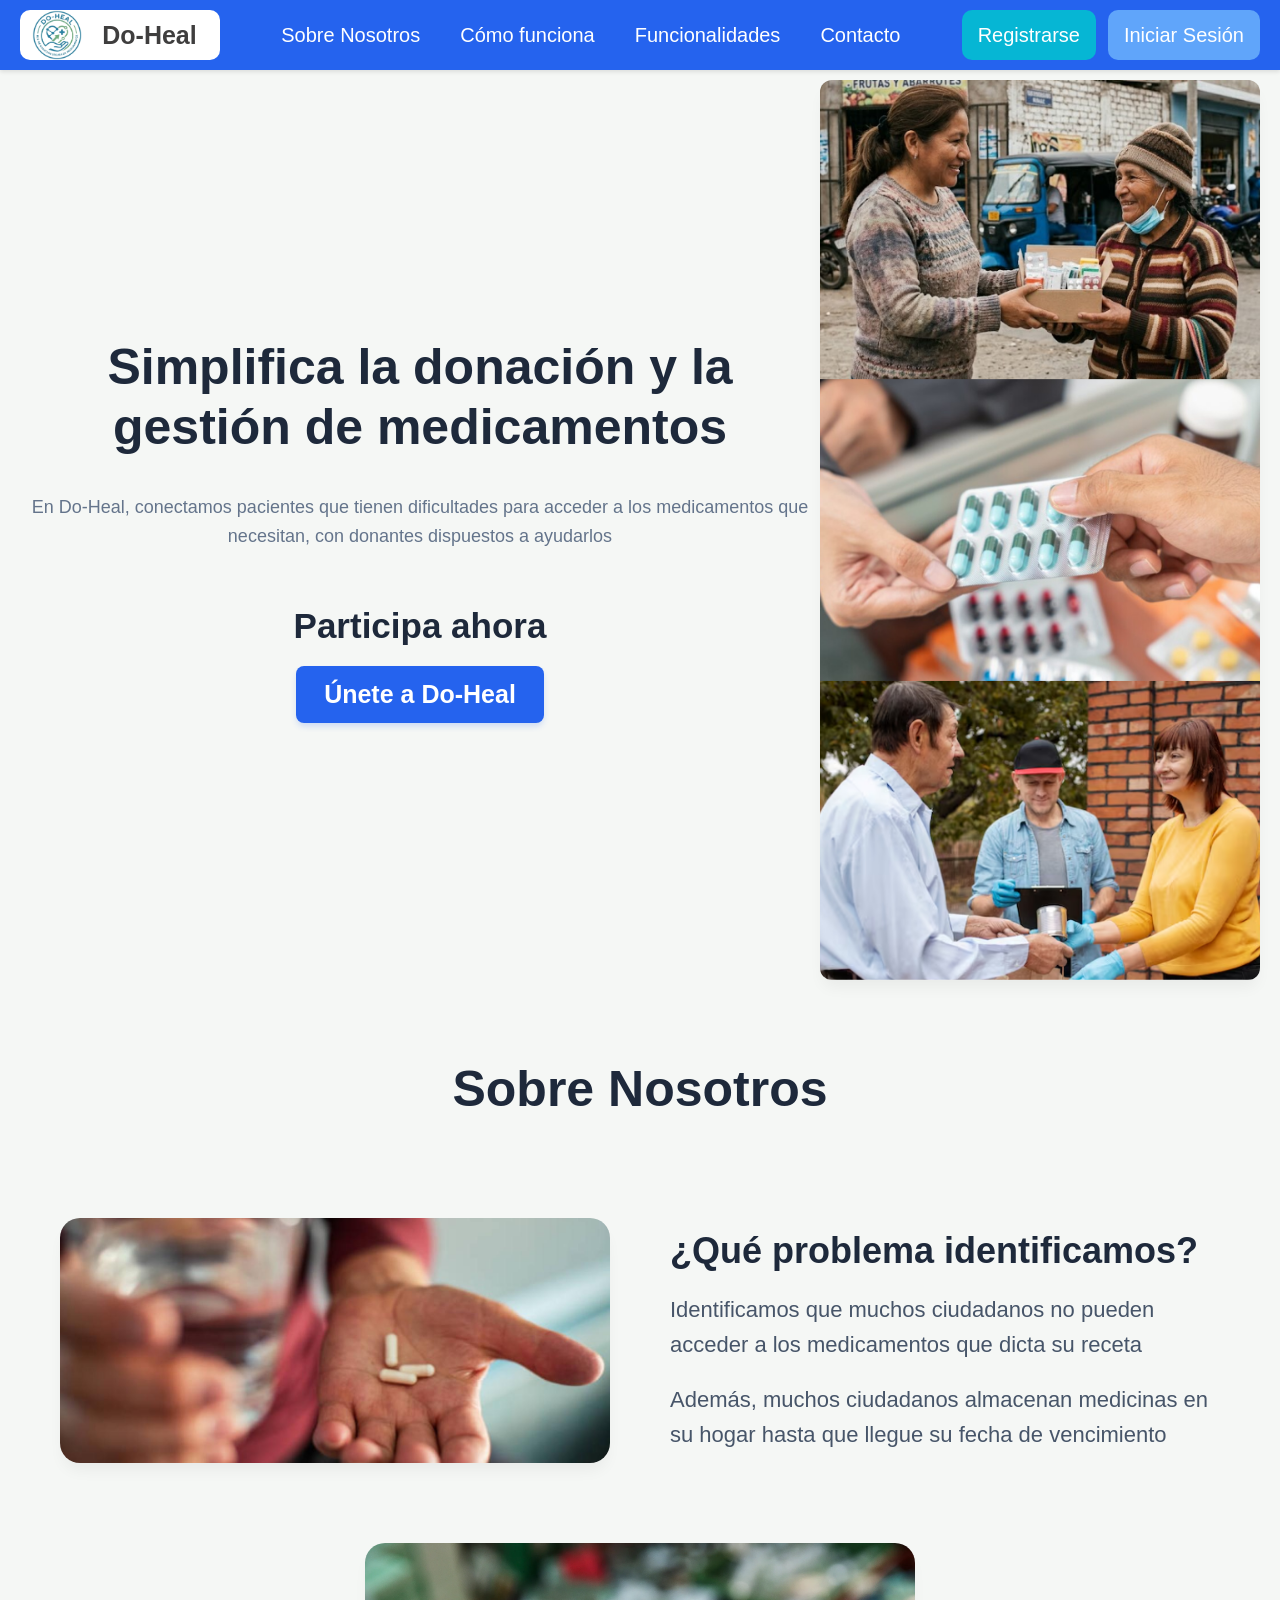
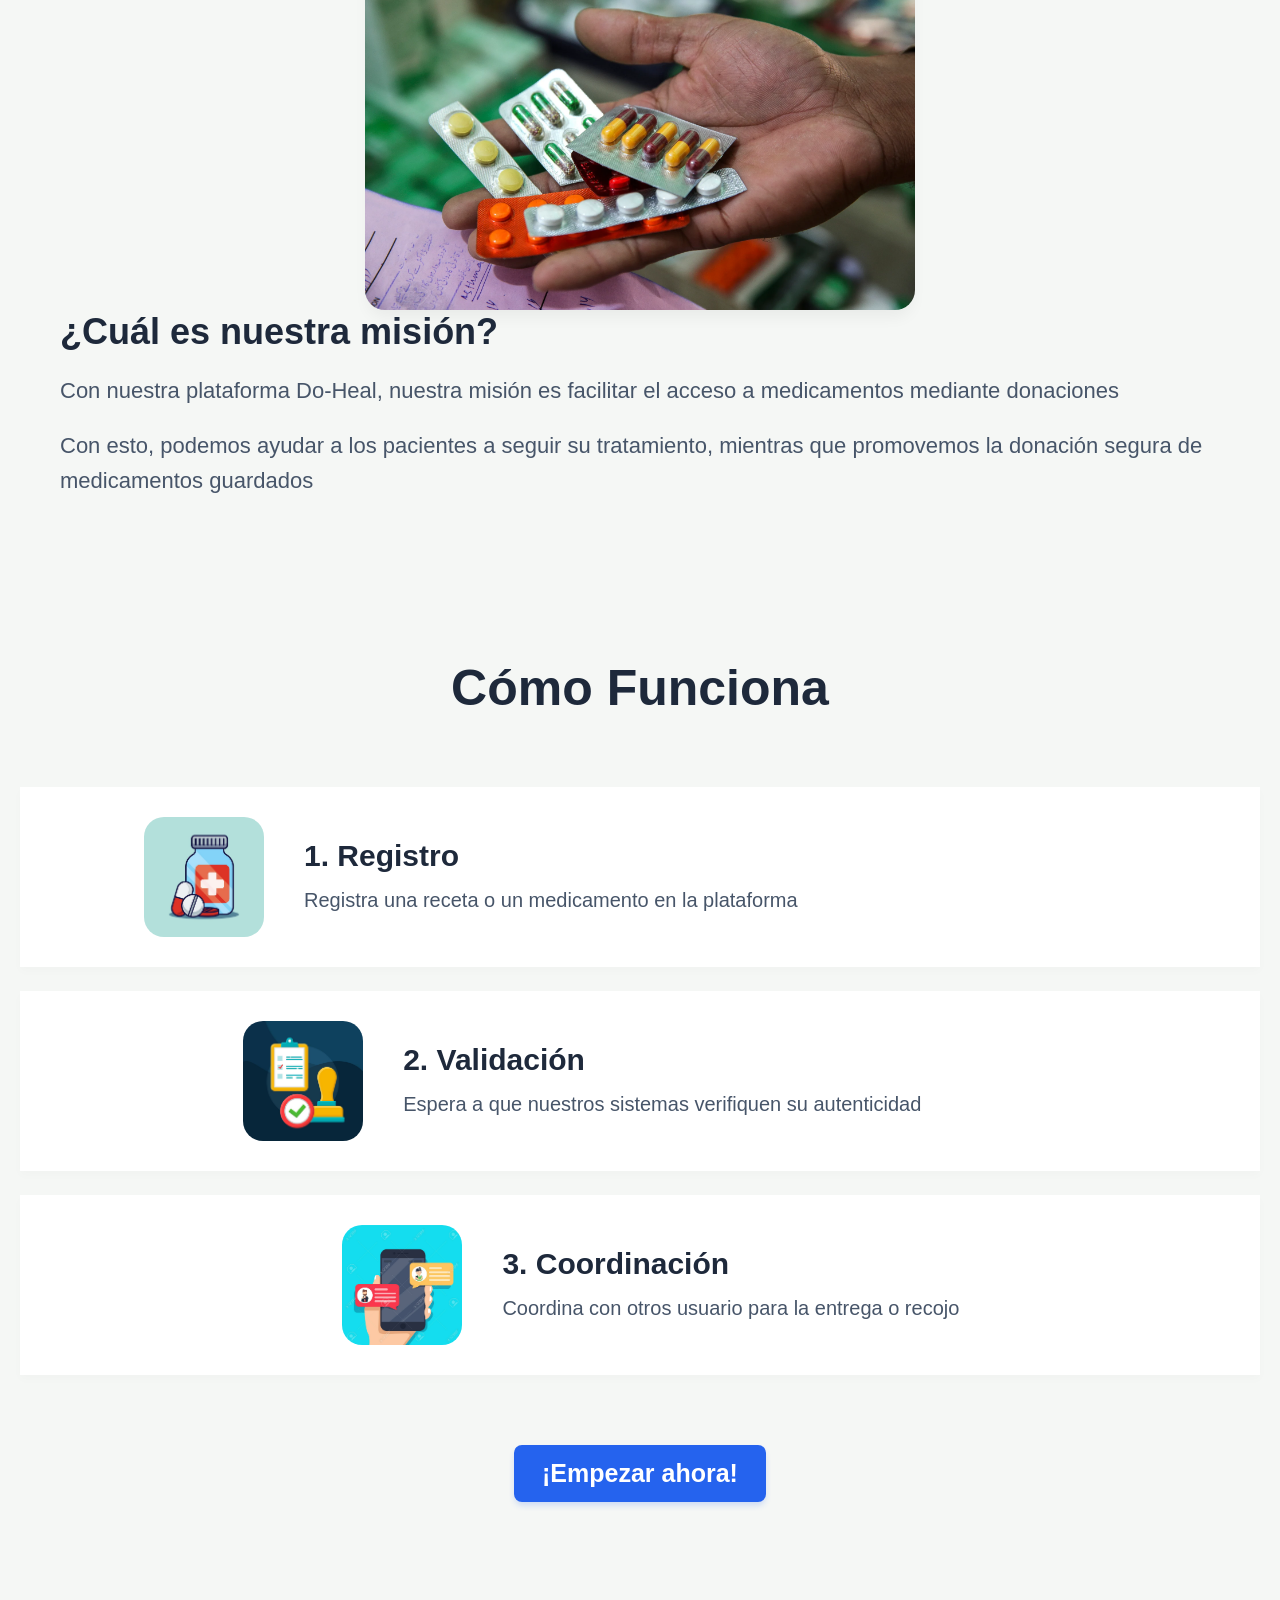
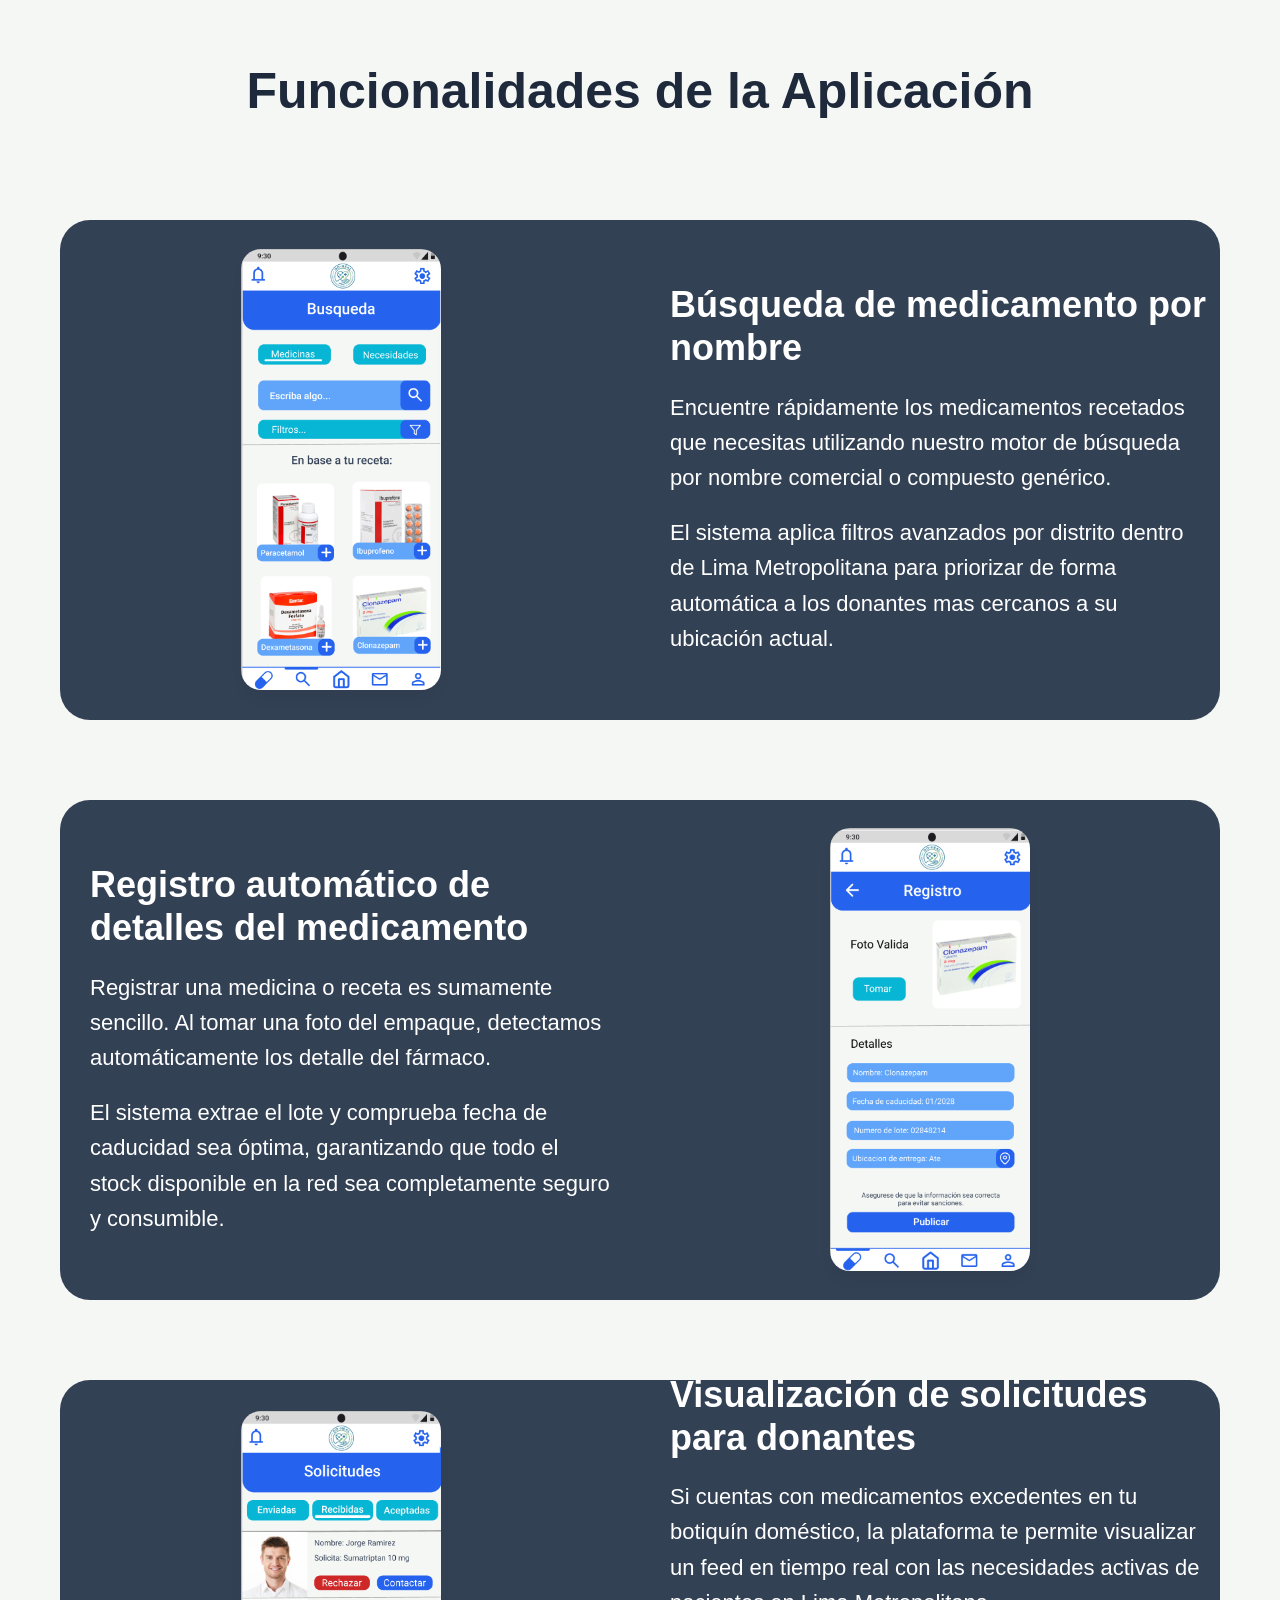
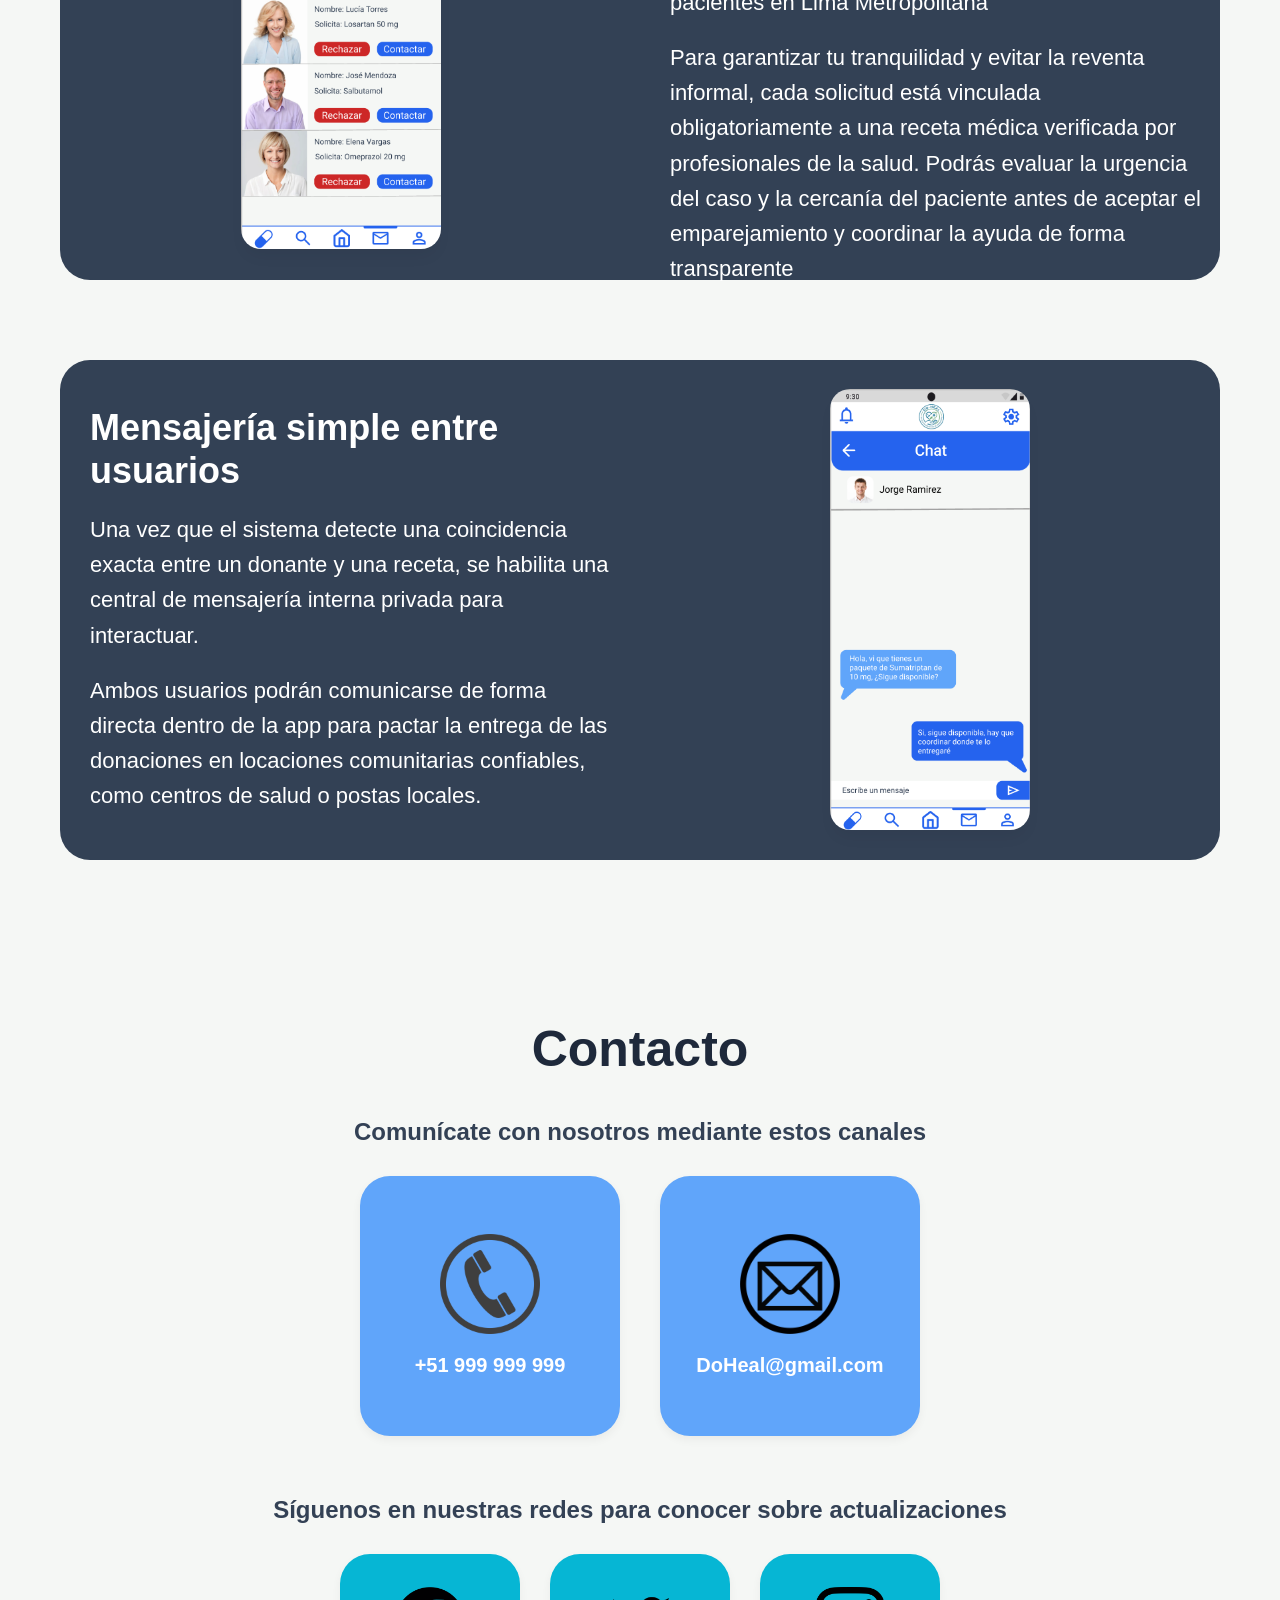
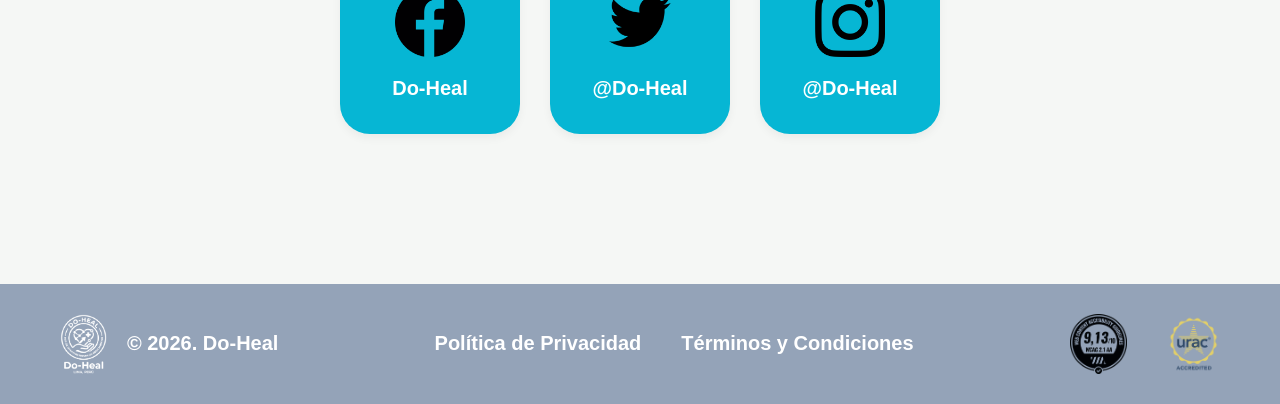
==== commit a50272c8: "feat:Añadir seccion de funcionalides" ====
--- a/Landing Page/Estructuras/vistaLandingPage.html
+++ b/Landing Page/Estructuras/vistaLandingPage.html
@@ -9,20 +9,28 @@
     <link rel="stylesheet" href="../Estilos/estiloBasicoDoHeal.css">
 </head>
 <body>
-    <header class="Barra-superior">
-        <div class="Logo-con-Nombre">
-            <img src="../Recursos/Imagenes/logo-doheal-cortado.png" alt="Logo Do-Heal" class="logo-imagen"> 
-            <span class="Nombre-de-Startup">Do-Heal</span>
-        </div>
-
-        <nav class="botones-centrales">
-            <a href="#SobreNosotros" class="enlace-menu">Sobre Nosotros</a>
+    <header class="Barra-superior"> <!--Este es el contenedor principal de la cabecera donde va to lo que va en la barra de arriba azul-->
+        <div class="Logo-con-Nombre"><!--Esto agrupa la imagen del logo con el texto de doheal-->
+            <img src="../Recursos/Imagenes/logo-doheal-cortado.png" alt="Logo Do-Heal" class="logo-imagen"> <!--esto sirve pa poner una imagen
+                                                                                                                src es la ruta donde ta la
+                                                                                                                imagen
+                                                                                                                alt es el texto alternativo
+                                                                                                                por si la imagen no carga-->
+            <span class="Nombre-de-Startup">Do-Heal</span><!--es un contenedor de línea para textos pequeños-->
+        </div>
+
+        <nav class="botones-centrales"><!--Este es el bloque de navegacion que tiene todas las secciones-->
+            <a href="#SobreNosotros" class="enlace-menu">Sobre Nosotros</a><!--el a href es un hipervínculo o enlace, sirpe pa redirigir
+                                                                                al usuario a otra seccion de la pag web o a una web
+                                                                                externa al hacerle clic-->
             <a href="#ComoFunciona" class="enlace-menu">Cómo funciona</a>
+            <a href="#Funcionalidades" class="enlace-menu">Funcionalidades</a>
             <a href="#Contacto" class="enlace-menu">Contacto</a>
         </nav>
 
-        <div class="botones-derechos">
-            <button class="btn-nav btn-primario">Registrarse</button>
+        <div class="botones-derechos"><!--Este es el contenedor de la parte derecha de la barra azul pa los botones-->
+            <button class="btn-nav btn-primario">Registrarse</button><!--es un boton interactivo sirve pa que el usuario realice una
+                                                                        accion inmediata como abrir un formulario o abrir una ventana-->
             <button class="btn-nav btn-secundario">Iniciar Sesión</button>            
         </div>
             
@@ -30,19 +38,24 @@
 
     <main class="Contenido-principal">
 
-        <section class="Seccion-de-Bienvenida">
+        <section class="Seccion-de-Bienvenida"><!--en esta seccion dividimos la pantalla en dos pa que acomodar bien to-->
 
             <div class="Seccion-de-la-izquierda">
-                <h1 class="Titulo-de-la-seccion">Simplifica la donación y la gestión de medicamentos</h1>
-
-                <p class="Descripcion">
+                <h1 class="Titulo-de-la-seccion">Simplifica la donación y la gestión de medicamentos</h1><!--el h1 es el titulo principal
+                                                                                                            y de mayor jerarquia de la
+                                                                                                            pagina
+                                                                                                            Solo debe haber uno por archivo-->
+
+                <p class="Descripcion"><!--el p es una etiqueta de parrafo, sirve pa colocar bloques de texto descriptivos o
+                                            informacion estandar-->
                     En Do-Heal, conectamos pacientes que tienen dificultades para acceder a los
                     medicamentos que necesitan, con donantes dispuestos a ayudarlos
                 </p>
 
                 <div class="Seccion-de-abajo-izquierda">
-                    <h2 class="Subtitulo">Participa ahora</h2>
-                    <button class="btn-unete">Únete a Do-Heal</button>
+                    <h2 class="Subtitulo">Participa ahora</h2><!--es un subtitulo de segundo nivel, sirve pa nombrar los titulos
+                                                                    de cada seccion-->
+                    <button id="Btn-Unete-Do-Heal" class="btn-unete">Únete a Do-Heal</button>
                 </div>
             </div>
 
@@ -52,11 +65,15 @@
 
         </section>
 
-        <section id="SobreNosotros" class="Seccion-Sobre-Nosotros">
+        <section id="SobreNosotros" class="Seccion-Sobre-Nosotros"><!--el id es un identificador unico que puede servir pa llamarlo 
+                                                                    a otros lugares como arriba en la parte de #SobreNosotros en 
+                                                                    este caso seria (#"id")para llamarlo esto hace que cuando de
+                                                                    click en sobrenosotros automaticamente me mande pa la seccion
+                                                                    sobrenosotros porque lo llamo con el id arriba-->
 
             <h2 class="Titulo-Sobre-Nosotros">Sobre Nosotros</h2>
 
-            <div class="Fila-SobreNosotros">
+            <div class="Bloque-SobreNosotros">
                 <div class="Imagenes-SobreNosotros">
                     <img src="../Recursos/Imagenes/Falta-de-Medicamento.jpeg" alt="Identificación del problema" class="SobreNosotros-Imagen">
                 </div>
@@ -138,10 +155,89 @@
             </div>
 
             <div class="Boton-ComoFunciona">
-                <button class="btn-unete">¡Empezar ahora!</button>
+                <button id="Btn-Empezar-Ahora" class="btn-unete">¡Empezar ahora!</button>
             </div>
 
         </section>
+
+        <section id="Funcionalidades" class="Seccion-Funcionalidades">
+            <h2 class="Titulo-Funcionalidades">Funcionalidades de la Aplicación</h2>
+
+            <div class="Bloque-Funcionalidades">
+                <div class="Imagenes-Funcionalidades">
+                    <img src="../Recursos/Imagenes/Busqueda-DoHeal.png" alt="Sistema de Busqueda" class="Funcionalidades-Imagen">
+                </div>
+                <div class="Bloque-Texto-Funcionalidades">
+                    <h3 class="Subtitulo-Funcionalidades">Búsqueda de medicamento por nombre</h3>
+                    <p class="Texto-Funcionalidades">
+                        Encuentre rápidamente los medicamentos recetados que necesitas utilizando nuestro
+                        motor de búsqueda por nombre comercial o compuesto genérico.
+                    </p>
+                    <p class="Texto-Funcionalidades">
+                        El sistema aplica filtros avanzados por distrito dentro de Lima Metropolitana para
+                        priorizar de forma automática a los donantes mas cercanos a su ubicación actual.
+                    </p>
+                </div>
+            </div>
+
+            <div class="Bloque-Funcionalidades-Invertido">
+                <div class="Imagenes-Funcionalidades">
+                    <img src="../Recursos/Imagenes/Validacion-DoHeal.png" alt="Modulo de Escaneo" class="Funcionalidades-Imagen">
+                </div>
+                <div class="Bloque-Texto-Funcionalidades">
+                    <h3 class="Subtitulo-Funcionalidades">Registro automático de detalles del medicamento</h3>
+                    <p class="Texto-Funcionalidades">
+                        Registrar una medicina o receta es sumamente sencillo. Al tomar una foto del 
+                        empaque, detectamos automáticamente los detalle del fármaco.
+                    </p>
+                    <p class="Texto-Funcionalidades">
+                        El sistema extrae el lote y comprueba fecha de caducidad sea óptima, garantizando
+                        que todo el stock disponible en la red sea completamente seguro y consumible.
+                    </p>
+                </div>
+            </div>
+
+            <div class="Bloque-Funcionalidades">
+                <div class="Imagenes-Funcionalidades">
+                    <img src="../Recursos/Imagenes/Solicitudes-DoHeal.png" alt="Solicitudes para donantes" class="Funcionalidades-Imagen">
+                </div>
+                <div class="Bloque-Texto-Funcionalidades">
+                    <h3 class="Subtitulo-Funcionalidades">Visualización de solicitudes para donantes</h3>
+                    <p class="Texto-Funcionalidades">
+                        Si cuentas con medicamentos excedentes en tu botiquín doméstico, la plataforma
+                        te permite visualizar un feed en tiempo real con las necesidades activas de
+                        pacientes en Lima Metropolitana
+                    </p>
+                    <p class="Texto-Funcionalidades">
+                        Para garantizar tu tranquilidad y evitar la reventa informal, cada solicitud
+                        está vinculada obligatoriamente a una receta médica verificada por profesionales
+                        de la salud. Podrás evaluar la urgencia del caso y la cercanía del paciente antes
+                        de aceptar el emparejamiento y coordinar la ayuda de forma transparente
+                    </p>
+                </div>
+            </div>
+
+            <div class="Bloque-Funcionalidades-Invertido">
+                <div class="Imagenes-Funcionalidades">
+                    <img src="../Recursos/Imagenes/Mensajeria-DoHeal.png" alt="Coordinación y Mensajería" class="Funcionalidades-Imagen">
+                </div>
+                <div class="Bloque-Texto-Funcionalidades">
+                    <h3 class="Subtitulo-Funcionalidades">Mensajería simple entre usuarios</h3>
+                    <p class="Texto-Funcionalidades">
+                        Una vez que el sistema detecte una coincidencia exacta entre un donante y una
+                        receta, se habilita una central de mensajería interna privada para interactuar.
+                    </p>
+                    <p class="Texto-Funcionalidades">
+                        Ambos usuarios podrán comunicarse de forma directa dentro de la app para pactar
+                        la entrega de las donaciones en locaciones comunitarias confiables, como centros
+                        de salud o postas locales.
+                    </p>
+                </div>
+            </div>
+
+        </section>
+        
+
 
         <section id="Contacto" class="Seccion-Contacto">
             <h2 class="Titulo-Contacto">Contacto</h2>
@@ -194,7 +290,7 @@
                         <label for="LoginPassword">Contraseña</label>
                         <input type="password" id="LoginPassword" name="**********" required>
                     </div>
-                    <button type="submit" class="Btn-Form-Accion Btn-Azul">Ingrsar al Sistema</button>
+                    <button type="submit" class="Btn-Form-Accion Btn-Azul">Ingresar al Sistema</button>
                 </form>
             </div>
         </div>
@@ -202,7 +298,10 @@
 
         <div id="Modelo-Registrarse" class="Form-Fondo">
             <div class = "Form-Contenido">
-                <button id ="Btn-CerrarRe" class="Btn-Cerrar-Formulario">&times;</button>
+                <button id ="Btn-CerrarRe" class="Btn-Cerrar-Formulario">&times;</button><!--el &times es un codigo especial en
+                                                                                            html que renderiza físicamente el
+                                                                                            simbolo de una X geometrica
+                                                                                            ideal pa botones de cerrar-->
 
                 <h2 class="Titulo-Formulario">Registrar Cuenta</h2>
 
@@ -218,11 +317,15 @@
                                placeholder="12345678"
                                inputmode="numeric" 
                                maxlength="8"
-                               required>
+                               required><!--el input type es el campo de entrada de datos, sirve pa que el usuario escriba su
+                                            informacion como su nombre o contraseña dentro del formulario-->
                         <span id="ErrorDni" class="Mensaje-Error-DNI">El DNI debe contener exactamente 8 numeros</span>
                     </div>
                     <div class="Campo-Grupo">
-                        <label for="RegistrarCorreo">Correo Electrónico</label>
+                        <label for="RegistrarCorreo">Correo Electrónico</label><!--etiqueta de texto vinculada a un input
+                                                                                    el for conecta con la id del input
+                                                                                    para que si el usuario hace clic en el texto
+                                                                                    el cursor salte al campo-->
                         <input type="email" id="RegistrarCorreo" placeholder="ejemplo@dominio.com" required>
                     </div>
                     <div class="Campo-Grupo">
@@ -238,18 +341,24 @@
 
     </main>     
 
-    <footer class="Pie-Pagina-Gris">
+    <footer class="Pie-Pagina-Gris"><!--es el pie de pagina, se coloca al final de la pagina-->
 
         <div class="Footer-Izquierda">
             <img src="../Recursos/Imagenes/logo-doheal-blanco.png" alt="Logo-Do-Heal-Footer" class="Footer-Logo"> 
             <span class="Footer-Nombre-de-Startup">© 2026. Do-Heal</span>
         </div>
 
+        <div class="Footer-Centro">
+            <a href="#" class="Enlace-Footer">Política de Privacidad</a>
+            <a href="#" class="Enlace-Footer">Términos y Condiciones</a>            
+        </div>           
+
         <div class="Footer-Derecha">
-            <a href="#" class="Enlace-Footer">Política de Privacidad</a>
-            <a href="#" class="Enlace-Footer">Términos y Condiciones</a>
-        </div>           
-
+            <img src="../Recursos/Imagenes/Certificado-WCAG.png" alt="Certificacion WCAG" class="Footer-Logo">
+            <img src="../Recursos/Imagenes/Certificado-URAC.png" alt="Certificacion URAC" class="Footer-Logo">
+        </div>
+
+        
     </footer>
     <!-- Aqui vinculamos con el script de java que tenemos en la carpeta-->
     <script src="../Scripts/scriptLandingPage.js"></script>
--- a/Landing Page/Estilos/estiloBasicoDoHeal.css
+++ b/Landing Page/Estilos/estiloBasicoDoHeal.css
@@ -3,9 +3,10 @@
 y el borderbox sirve pa si es que le agregas relleno a una caja, esta no se deforme ni
 ensanche*/
 * {
-    margin: 0;
-    padding: 0;
-    box-sizing: border-box;
+    margin: 0; /*quita por defecto el margen exterior que los navegadores ponen para que no haya espacios en blanco indeseados*/
+    padding: 0;/*quita el relleno o espacio interior que los navegadores agregan por defecto dentro de los elementos*/
+    box-sizing: border-box;/*hace que el ancho y alto de una caja incluyan el relleno(padding y el borde, evitando que la caja
+                            se ensanche o deforme al meterle espacio interno)*/
 }
 /*Esto es el cuerpo de la pagina principal como dice su nombre body*/
 body {
@@ -22,10 +23,11 @@
     width: 100%; /*expande la barra, expande su ancho para que cubra todo el tamaño de la pantalla*/
     height: 70px; /*Altura estandar para barras de navegacion moviles/web */
     background-color: #2563ee; /*El color azul para la barra superior */
-    display: flex;
+    display: flex;/*activa el modelo de caja flexible, sirve pa alinear, posicionar y distribuir lo elementos internos de forma automatica*/
     justify-content: space-between;/*es para empujar un bloque a la izquierda, uno pa el centro y otro pa la derecha*/
     align-items: center;/*Hace que el texto o logo que este dentro de la barra se centre verticalmente de forma automatica*/
-    padding: 0 20px;
+    padding: 0 20px;/*agrega un relleno interior unicamente a los lados 0 arriba/abajo y 20 a la izquierda y derecha pa separar
+                    el contenido de los bordes*/
     box-shadow: 0 2px 4px rgba(0, 0, 0, 0.1); /*Sombra ligera para darle profundidad*/
     z-index: 1000; /*Asegura que la barra siempre se vea por encima de otras cosas que pongamos a la pag*/
     }
@@ -38,7 +40,7 @@
     padding: 0 12px;
     border-radius: 10px; /*esto sirve para redondear los bordes del cuadro blanco*/
     display: flex;
-    align-items: center;
+    align-items: center;/*centra verticalmente todos los elementos que estan dentro de una caja flexible*/
     gap: 20px; /*esto para poner espacio entre el logo y la palabra do-heal*/
 }
 
@@ -47,12 +49,13 @@
     height: 50px;/*ajusta la altura de la imagen para que no choque con lo bordes de la barra*/
     width: auto; /*mantiene la proporcion original de la imagen pa que no se veo to estirao*/
     border-radius: 4px; /*Esto es opcional pa darle un pequeño redondeado sutil a las esquinas del logo*/
-    object-fit: contain;
+    object-fit: contain;/*Fuerza a que una imagen se adapte al tamaño de su caja sin estirarse ni deformarse, manteniendo
+                            su proporcion original*/
 }
 
 /*tamaño de letra para el doheal*/
 .Nombre-de-Startup {
-    color: rgb(63, 62, 62);
+    color: rgb(63, 62, 62);/*define el color del texto usando el formato rgb*/
     font-size: 25px;
     font-weight: 700;/*letra en negrita para resaltar*/
 }
@@ -67,7 +70,8 @@
     color: #ffffff;
     text-decoration: none; /*para quitar la linea subrayada que sale cuando es un link*/
     font-size: 20px;
-    transition: opacity 0.2s;
+    transition: opacity 0.2s;/*aplica una animacion suave de 0.2 segundos cuando la opacidad del elemento cambia
+                                por ejemplo cuando pasas el mouse por la parte de sobrenosotros*/
 }
 
 .enlace-menu:hover {
@@ -80,27 +84,27 @@
 }
 
 .btn-nav {
-    border: none;
+    border: none;/*quita por completo el borde gris que los navegadores le ponen por defecto a los botones*/
     padding: 8px 16px;
     font-size: 20px;    
     border-radius: 10px;
-    cursor: pointer;
-    color: #ffffff;
-    transition: background-color 0.2s, transform 0.1s;
-}
-
-.btn-primario {
-    
+    cursor: pointer;/*cambia la forma del puntero del mouse a una mano"mano con el indice" pa indicar que ese boton es clickeable*/
+    color: #ffffff;
+    transition: background-color 0.2s, transform 0.1s;/*crea un efecto de animacion suave de 0.2s para el color de fondo y 
+                                                        de 0.1s para los efectos de tamaño/escala*/
+}
+
+.btn-primario {    
     height: 50px;
     background-color: #06b6d4;
 }
 
+/*aplica estilos especificos unicamente cuando el usuario posiciona el cursor del mouse sobre el boton*/
 .btn-primario:hover{
     background-color: #068ca3;
 }
 
-.btn-secundario {
-    
+.btn-secundario {    
     height: 50px;
     background-color: #60a5fa;
 }
@@ -109,16 +113,21 @@
     background-color: #4c83c7;
 }
 
+/*Aplica estilos específicos en el microsegundo exacto en que el usuario mantiene presionado el clic del mouse sobre el boton*/
 .btn-nav:active {
     transform: scale(0.96); /*efecto para cuando des click*/
 }
+
+
+
 
 /*Contenedor padre que divide la pantalla en dos bloques izquieda y derecha*/
 .Seccion-de-Bienvenida {
     margin-top: 100px; /*esto es para que el contenido no se meta debajo de la barra fija, debe ser igual a la altura de la barra*/
     display: flex;
-    position:relative;
-    justify-content: center;
+    position:relative;/*posiciona una caja como eje de referencia para que otros elementos de adentro se puedan acomodar de forma
+                        absoluta usando top, left o right*/
+    justify-content: center;/*centra horizontalmente todos los elementos internos dentro de un contenedor flexible*/
     align-items: center;
     min-height: calc(100vh - 100px);/*Ocupa el espacio disponible de la pantalla restante*/
     width: 100%;
@@ -131,18 +140,21 @@
     width: 100%;
     max-width: 800px;
     display: flex;
-    flex-direction: column;
-    justify-content: space-between;
+    flex-direction: column;/*cambia la direccion de flexbox para que las cajas internos se apilen una debajo de la otra*/
+    justify-content: space-between;/*distribuye los elementos internos empujando uno al extremo izquierdo, otro pa la derecha
+                                    y lo que queda pa el centro con espacios identicos*/
     gap: 36px; /*separacion vertical entre los elementos*/
     text-align: center;
-    margin: 0 auto;
+    margin: 0 auto;/*centra automaticamente una caja de ancho fijo dentro de la pantalla, dejando margenes identicos a la
+                    izquierda y derecha*/
 }
 
 .Titulo-de-la-seccion {
     font-size: 50px;
     font-weight: 700;
     color: #1e293b;
-    line-height: 1.2;
+    line-height: 1.2;/*define la altura de la linea de texto. Un valor de 1.2 evita que los renglones se encimen y mejora la
+                        lectura de los titulos*/
 }
 
 .Descripcion {
@@ -155,7 +167,8 @@
     display: flex;
     flex-direction: column;
     gap: 20px;
-    margin-top: 20px;
+    margin-top: 20px;/*agrega una separacion exterior de 20 pixeles en la parte superior del elemento para empujar hacia abajo
+                        lo que este debajo*/
     align-items: center;
 }
 
@@ -169,14 +182,17 @@
     background-color: #2563ee;
     color: #ffffff;
     border: none;
-    padding: 14px 28px;
+    padding: 14px 28px;/*añade un relleno interno generoso de 14 pixeles por arriba y abajo y 28 pixeles pa los lados derecha y
+                        izquierda pa darle un tamaño comodo a un boton*/
     font-size: 25px;
     font-weight: 700;
     border-radius: 8px;
     cursor: pointer;
     align-self: center;/*evita que el boton se estire todo el ancho posible*/
-    box-shadow: 0 4px 6px -1px rgb(37, 99, 238, 0.2);
-    transition: background-color 0.2s, transform 0.1s;
+    box-shadow: 0 4px 6px -1px rgb(37, 99, 238, 0.2);/*genera una sombra exterior sutil de color azul con opacidad para darle un
+                                                        efecto estetico de flotacion y profundidad al boton*/
+    transition: background-color 0.2s, transform 0.1s;/*aplica transiciones suaves para animar los cambios de color de fondo
+                                                        y efectos de presion al hacer clic*/
 }
 
 .btn-unete:hover {
@@ -184,7 +200,8 @@
 }
 
 .btn-unete:active {
-    transform: scale(0.97);
+    transform: scale(0.97);/*reduce sutilmente el tamaño del boton al 97% de su escala original para simular fisicamente el efecto
+                            de que fue "hundido" o presionado*/
 }
 
 .Seccion-derecha {
@@ -196,19 +213,29 @@
 
 .Seccion-derecha img {
     height: 100vh;
-    object-fit: cover;
-    display:block;
+    object-fit: cover;/*hace que una imagen llene toda su caja contenedora y actue como fondo, si la imagen es muy grande, se
+                        recorta sola sin deformarse*/
+    display:block;/*fuerza a que un elemento se comporte como un bloque completo, obligandolo a ocupar todo el ancho disponible y
+                    dar un salto de linea*/
     border-radius: 12px;
     box-shadow: 0 10px 15px -3px rgba(0, 0, 0, 0.05);/*sombra sutil de profundidad*/
 }
 
 .Medicamentos-donados-imagen {
-    width: 100%;
-    max-width: 550px;
-    height: auto;
+    width: 100%;/*fuerza a que el ancho de un elemento o caja ocupe el 100% de la pantalla o del contenedor donde este metido*/
+    max-width: 550px;/*limita el ancho de una caja a un maximo de 550 pixeles si la pantalla es mas chica, se encoge solo, pero
+                        si es mas grande, no crece mas ahi*/
+    height: auto;/*hace que la altura del elemento se calcule automaticamente segun su contenido o proporcion original pa que las
+                    imagenes no se estiren*/
     border-radius: 12px;
-    box-shadow: 0 10px 15px -3px rgba(0, 0, 0, 0.05);/*sombra sutil de profundidad*/
-}
+    box-shadow: 0 10px 15px -3px rgba(0, 0, 0, 0.05);
+}
+
+
+
+
+
+/*Seccion de Sobre Nosotros---------------------------------------------------------------------*/
 
 .Seccion-Sobre-Nosotros {
     padding: 80px 40px;
@@ -216,7 +243,7 @@
     margin: 0 auto;
     display: flex;
     flex-direction: column;
-    gap: 80px; /*separacion vertical entre los dos bloques*/
+    gap: 80px;
     width: 100%;
 }
 
@@ -225,27 +252,27 @@
     font-size: 50px;
     font-weight: 700;
     color: #1e293b;   
-    margin-bottom: 20px; 
-}
-
-.Fila-SobreNosotros {
+    margin-bottom: 20px;/*añade una separacion o margen exterior de 20 pixeles unicamente en la parte inferior de la caja*/
+}
+
+.Bloque-SobreNosotros {
     display: flex;    
-    align-items: center;
-    justify-content: space-between;
-    gap: 60px; /*separacion horizontal entre los bloques de texto e imagen*/
-    width: 100%;
-}
-
-.Fila-SobreNosotros-Invertido {
-    display: flex;
     align-items: center;
     justify-content: space-between;
     gap: 60px;
     width: 100%;
+}
+
+.Bloque-SobreNosotros-Invertido {
+    display: flex;
+    align-items: center;
+    justify-content: space-between;
+    gap: 60px;
+    width: 100%;
     flex-direction: row-reverse; /*invierte el orden de los elementos pa la segunda fila*/
 }
 
-/*Se usa para todas las imagenes de la seccion sobrenosotros esto solo se puede usar en esta seccion*/
+/*Se usa para todas las imagenes de la seccion sobrenosotros esto solo se puede usar en esta seccion de SobreNosotros*/
 .Imagenes-SobreNosotros {
     flex: 1;
     display: flex;
@@ -286,6 +313,11 @@
     line-height: 1.6;
 }
 
+
+
+
+/*Seccion de Como Funciona------------------------------------------------*/
+
 .Seccion-Como-Funciona {
     padding: 80px 0;
     width: 100%;
@@ -313,18 +345,20 @@
 .Bloque-ComoFunciona {
     background-color: #ffffff;
     width: 100%;
-    min-height: 180px;
+    min-height: 180px;/*define que la caja debe medir como minimo 180 pixeles de alto; si hay mucho texto, la caja puede crecer
+                        mas, pero nunca medira menos de eso*/
     display: flex;
     align-items: center;
     gap: 40px;
-    padding-top: 30px;
-    padding-bottom: 30px;
-    padding-right: 60px;
+    padding-top: 30px;/*agrega un espacio o colchon interior de 30 pixeles en la parte superior de la caja*/
+    padding-bottom: 30px;/*la misma wbda en la parte inferior de la caja*/
+    padding-right: 60px;/*la misma wbda pero en la parte derecha*/
     box-shadow: 0 4px 10px rgba(0, 0, 0, 0.02);
 }
 
 .Registro-Escalon1 {
-    padding-left: 10%;
+    padding-left: 10%;/*agrega un espacio interior a la izquierda equivalente al 10% del ancho total de la pantalla. Sirve
+                        para crear el primer escalon*/
 }
 
 .Validación-Escalon2 {
@@ -336,7 +370,8 @@
 }
 
 .Imagenes-ComoFunciona {
-    flex-shrink: 0;
+    flex-shrink: 0;/*evita que el contenedor flexible aplaste o achique esta caja si el espacio de la pantalla se reduce, manteniendo
+                    su tamaño intacto*/
     width: 120px;
     height: 120px;
     display: flex;
@@ -374,6 +409,98 @@
     justify-content: center;
     margin-top: 20px;
 }
+
+
+
+/*Seccion de Funcionalidades------------------------------------------------*/
+.Seccion-Funcionalidades {
+    padding: 80px 40px;
+    max-width: 1400px;
+    margin: 0 auto;
+    display: flex;
+    flex-direction: column;
+    gap: 80px;
+    width: 100%;
+}
+
+.Titulo-Funcionalidades {
+    text-align: center;
+    font-size: 50px;
+    font-weight: 700;
+    color: #1e293b;   
+    margin-bottom: 20px; 
+}
+
+.Bloque-Funcionalidades {
+    background-color: #334155;
+    height: 500px;
+    width: 400px;
+    padding: 0 12px;
+    border-radius: 30px; /*esto sirve para redondear los bordes */
+
+    display: flex;    
+    align-items: center;
+    justify-content: space-between;
+    gap: 60px;
+    width: 100%;
+}
+
+.Bloque-Funcionalidades-Invertido {
+     background-color: #334155;
+    height: 500px;
+    width: 400px;
+    padding: 0 30px;
+    border-radius: 30px; /*esto sirve para redondear los bordes */
+
+    display: flex;
+    align-items: center;
+    justify-content: space-between;
+    gap: 60px;
+    width: 100%;
+    flex-direction: row-reverse; /*invierte el orden de los elementos pa la segunda fila*/
+}
+
+.Imagenes-Funcionalidades {
+    flex: 1;/*hace que una caja crezca de forma flexible para ocupar todo el espacio libre que quede disponible dentro de un contenedor*/
+    display: flex;
+    justify-content: center;
+    align-items: center;
+}
+
+.Funcionalidades-Imagen {
+    width: 100%;
+    max-width: 200px;
+    height: auto;
+    border-radius: 20px;
+    box-shadow: 0 10px 15px -3px rgba(0, 0, 0, 0.05);/*sombra sutil de profundidad*/
+    display: block;
+}
+
+.Bloque-Texto-Funcionalidades {
+    flex: 1;
+    display: flex;
+    flex-direction: column;
+    gap: 20px; /*separacion vertical entre el titulo y la descripcion*/
+}
+
+.Subtitulo-Funcionalidades {
+    font-size: 36px;
+    font-weight: 700;
+    color: #ffffff;
+    line-height: 1.2;
+}
+
+.Texto-Funcionalidades {
+    font-size: 22px;
+    color: #ffffff;
+    line-height: 1.6;
+}
+
+
+
+
+
+/*Seccion de Contacto------------------------------------------------*/
 
 .Seccion-Contacto {
     padding: 80px 20px;
@@ -465,6 +592,10 @@
     text-align: center;
 }
 
+
+
+/*Seccion del pie de Pagina----------------------------------------------------------*/
+
 .Pie-Pagina-Gris {
     background-color: #94a3b8;
     width: 100%;
@@ -494,6 +625,12 @@
     font-weight: 600;
 }
 
+.Footer-Centro{
+    display: flex;
+    align-items: center;
+    gap: 40px;
+}
+
 .Footer-Derecha {
     display: flex;
     gap: 40px;
@@ -512,11 +649,14 @@
     text-decoration: underline; /*subraya el enlace al pasar el mouse para indicar que es interactivo*/
 }
 
+
+/*Seccion de los Formularios pa lo de iniciar sesion y registro------------------------------------------------*/
+
 .Form-Fondo {
     display: none; /*oculta el formulario por defecto, se mostrara al hacer click en el boton de registrarse o iniciar sesion*/
-    position: fixed;
-    top: 0;
-    left: 0;
+    position: fixed;/*fija un elemento en la pantalla para que se quede congelao ahi mismo donde lo pones*/
+    top: 0;/*se usa junto con position para pegar el elemento completamente al borde superior de la pantalla*/
+    left: 0;/*la misma wbda pero pa la izquierda*/
     width: 100%;
     height: 100%;
     background-color: rgba(0, 0, 0, 0.5); /*esto hace el fondo semitransparente pa enfocar mas la atencion en el formulario*/
@@ -528,7 +668,7 @@
 
 /*Esto es la caja blanca central del formulario*/
 .Form-Contenido{
-    background-color: #ffffff;
+    background-color: #2563ee;
     width: 100%;
     max-width: 480px;
     padding: 40px;
@@ -541,7 +681,8 @@
 /*Esto es pa el boton x pa cerrar el formulario*/
 
 .Btn-Cerrar-Formulario{
-    position: absolute;
+    position: absolute;/*saca un elemento del flujo normal del diseño y lo posiciona de forma libre e independiente usando como
+                        coordenadas la caja padre mas cercana*/
     top: 20px;
     right: 25px;
     background-color: none;
@@ -550,7 +691,8 @@
     cursor: pointer;
     color: #94a3b8;
     background: none;
-    outline: none;
+    outline: none;/*elimina la linea de contorno azul o negra brillante que los navegadores te ponen por defecto a los campos
+                    de texto e inputs al seleccionarlos*/
 }
 
 .Btn-Cerrar-Formulario:hover {
@@ -561,7 +703,7 @@
     text-align: center;
     font-size: 30px;
     font-weight: 700;
-    color: #1e293b;
+    color: #ffffff;
     margin-bottom: 25px;
 }
 
@@ -584,7 +726,7 @@
 .Campo-Grupo label {
     font-size: 16px;
     font-weight: 600;
-    color: #1e293b;
+    color: #ffffff;
 }
 
 .Campo-Grupo input {
@@ -613,11 +755,11 @@
 }
 
 .Btn-Azul {
-    background-color: #2563ee;
+    background-color: #06b6d4;
 }
 
 .Btn-Azul:hover {
-    background-color: #1d4ed8;
+    background-color: #0891b2;
 }
 
 .Btn-Celeste {
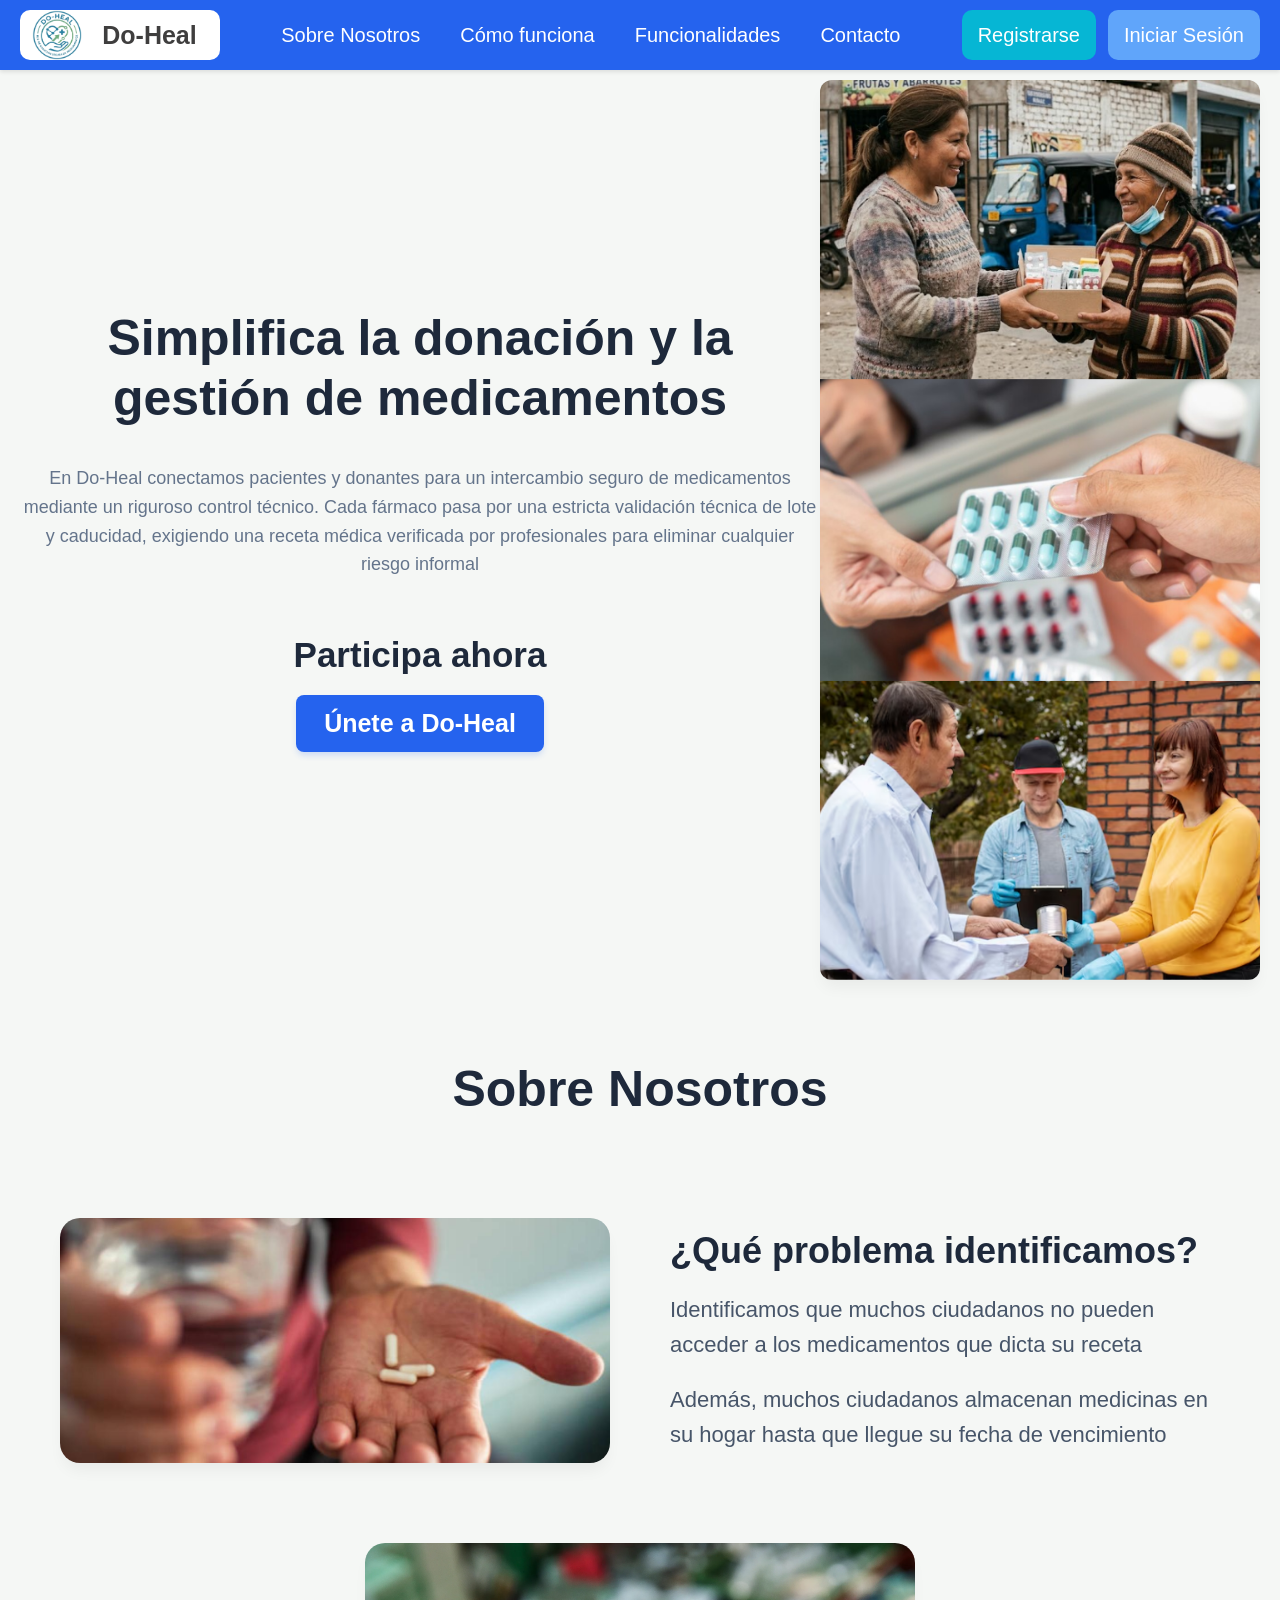
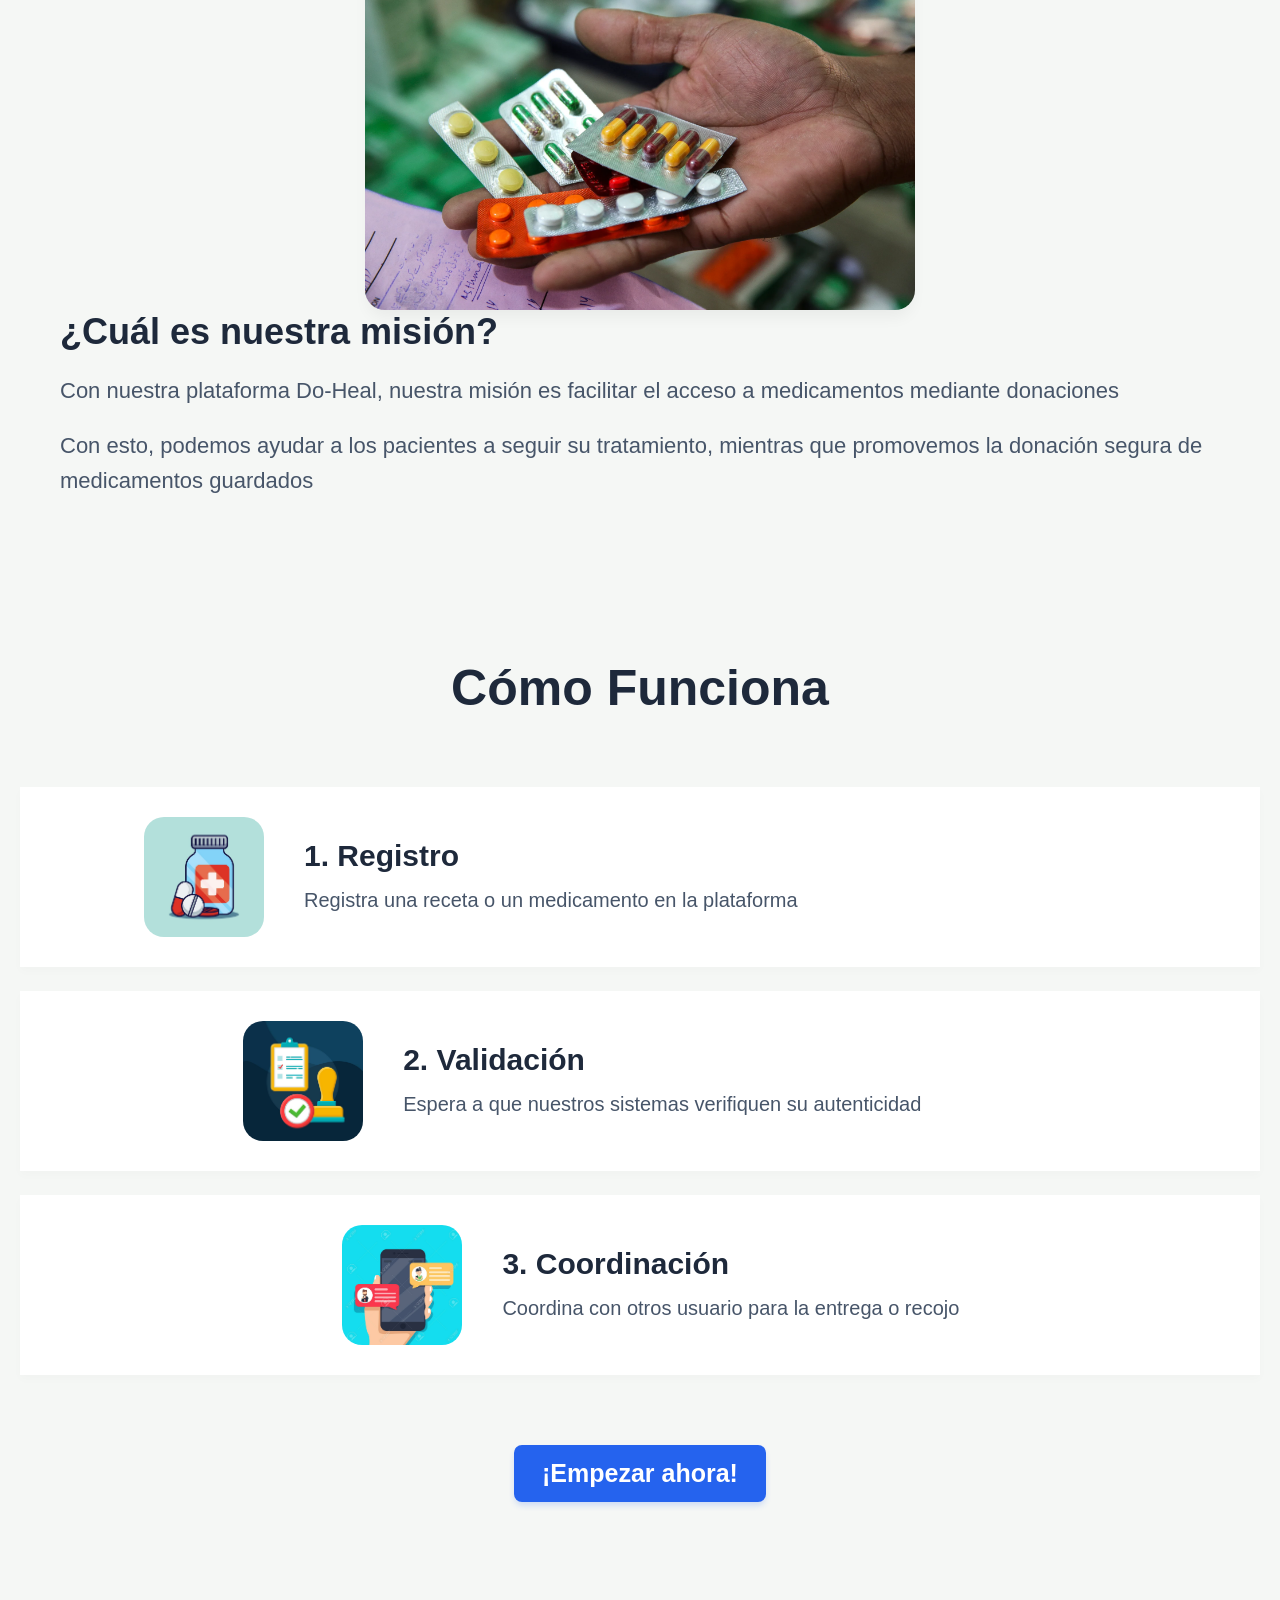
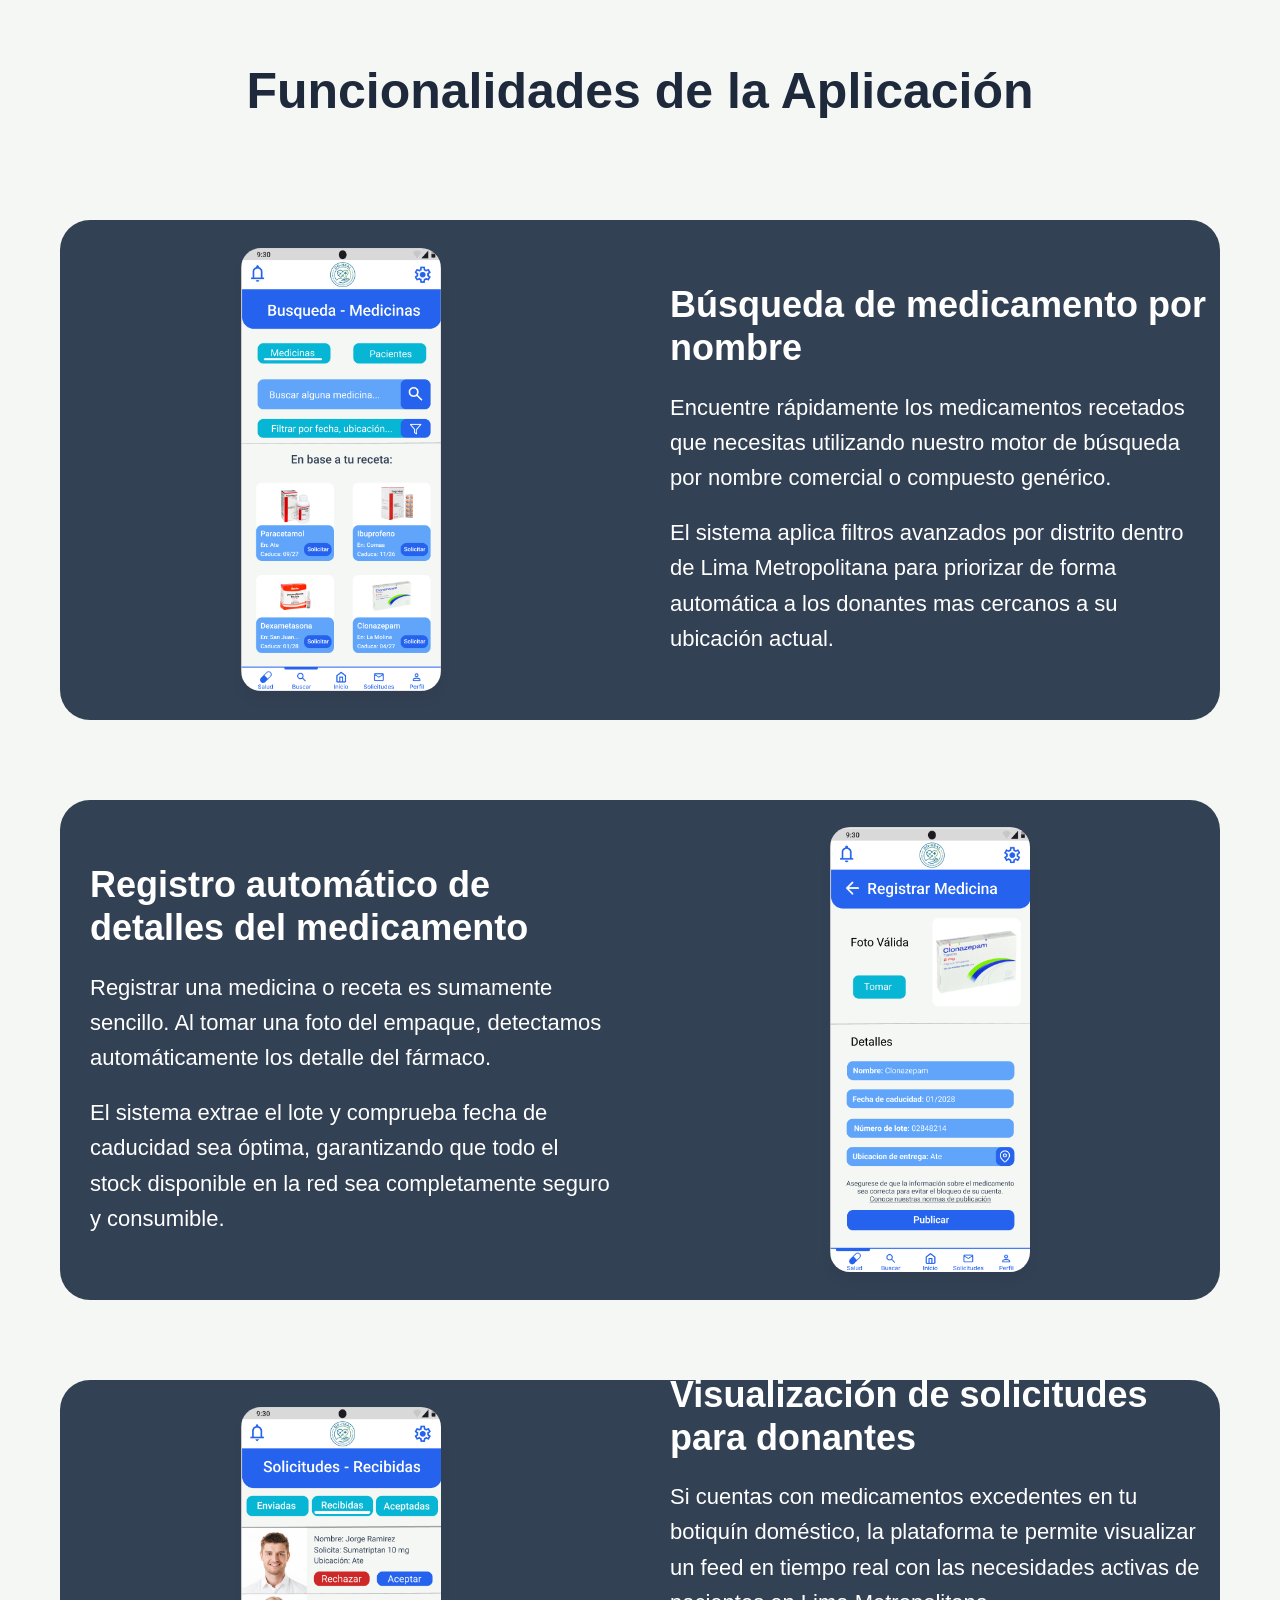
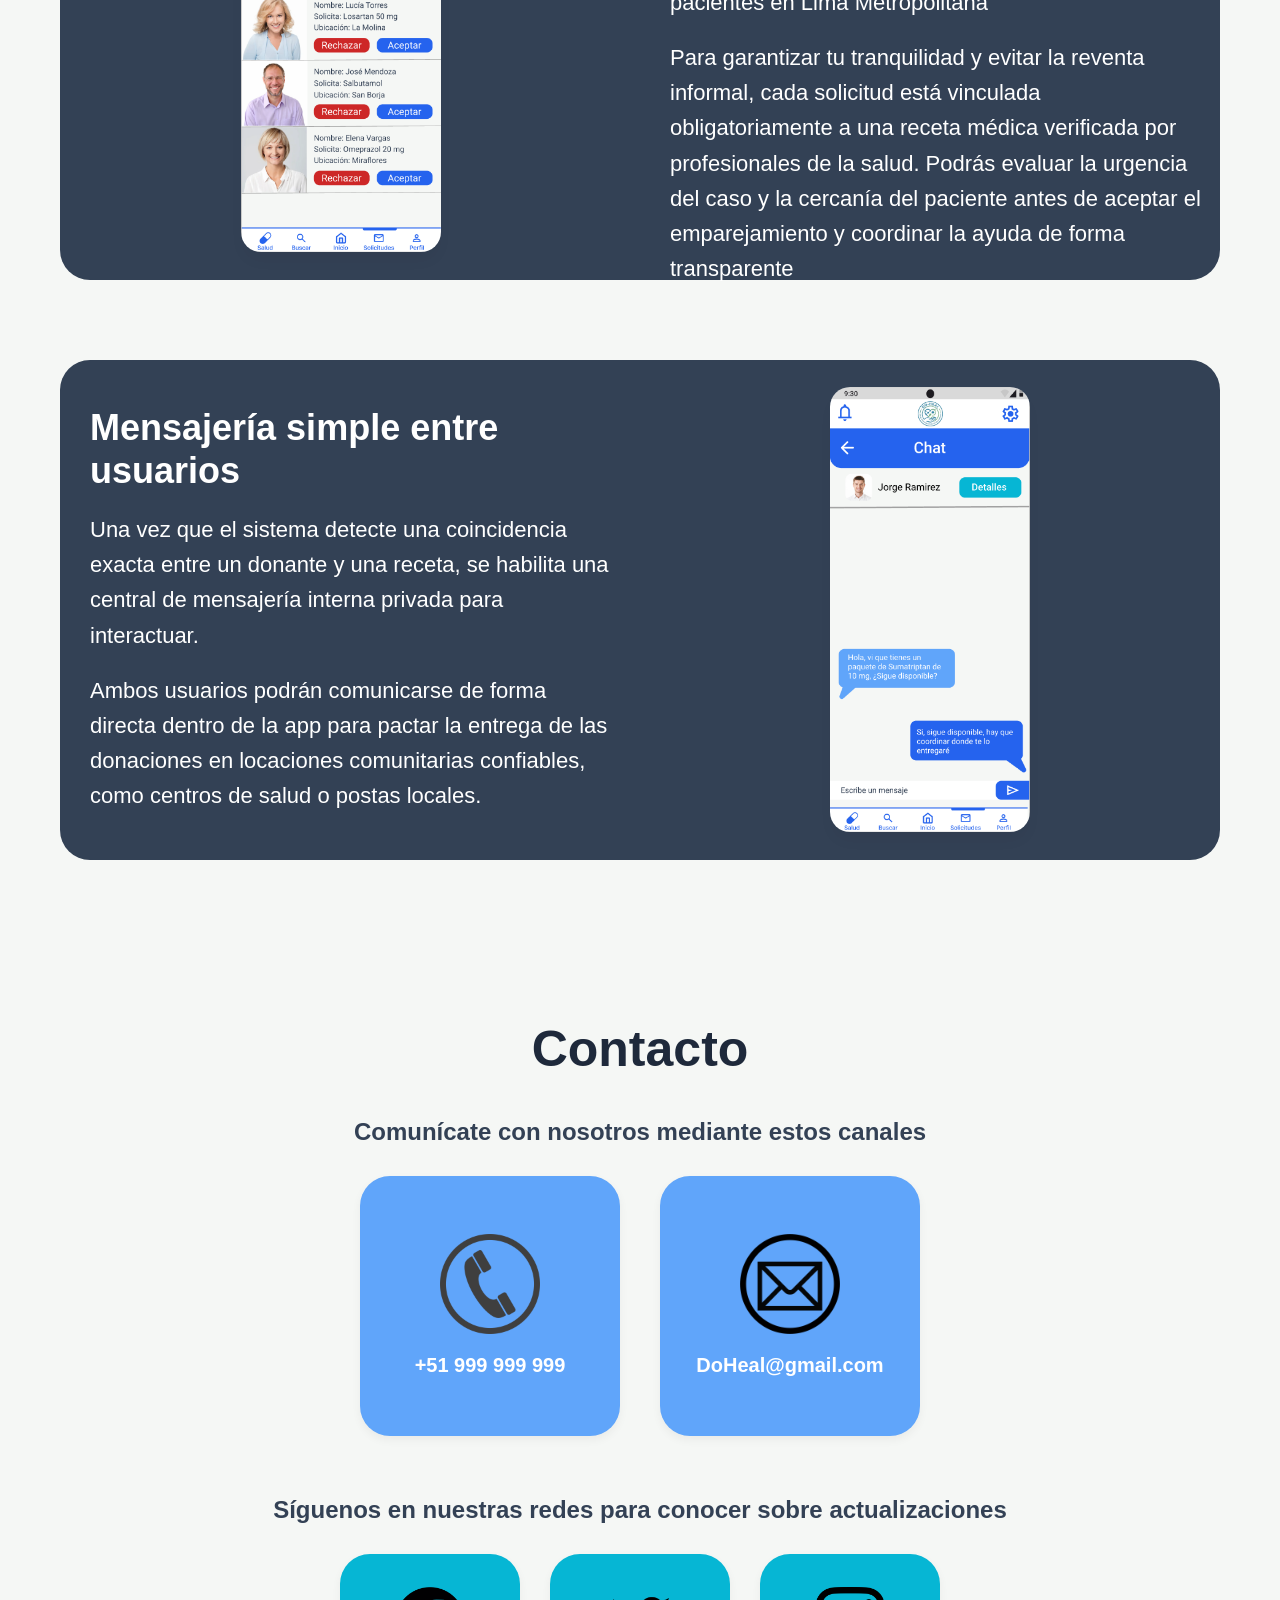
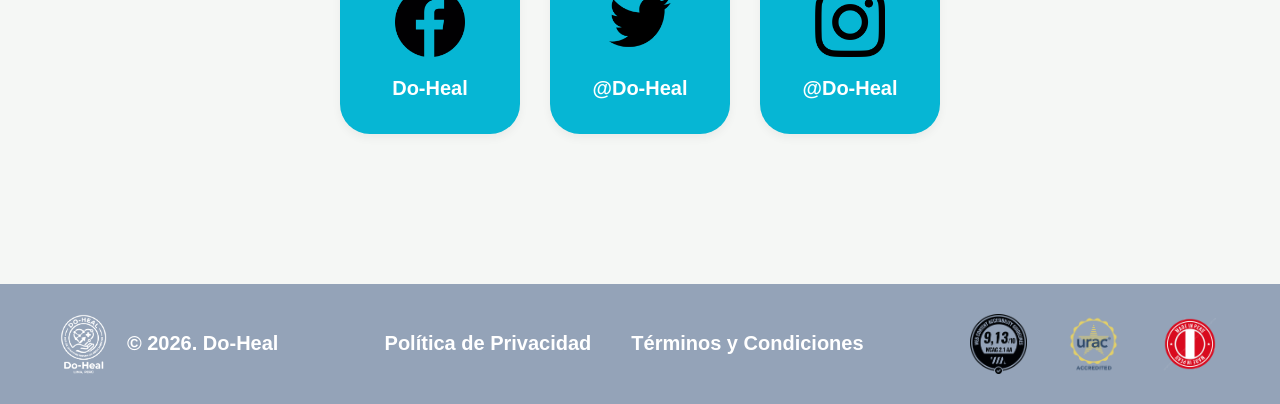
==== commit 7a503cfa: "Feat:Landing Page Crear Responsive" ====
--- a/Landing Page/Estructuras/vistaLandingPage.html
+++ b/Landing Page/Estructuras/vistaLandingPage.html
@@ -48,8 +48,9 @@
 
                 <p class="Descripcion"><!--el p es una etiqueta de parrafo, sirve pa colocar bloques de texto descriptivos o
                                             informacion estandar-->
-                    En Do-Heal, conectamos pacientes que tienen dificultades para acceder a los
-                    medicamentos que necesitan, con donantes dispuestos a ayudarlos
+                    En Do-Heal conectamos pacientes y donantes para un intercambio seguro de medicamentos mediante un riguroso
+                    control técnico. Cada fármaco pasa por una estricta validación técnica de lote y caducidad, exigiendo una
+                    receta médica verificada por profesionales para eliminar cualquier riesgo informal                    
                 </p>
 
                 <div class="Seccion-de-abajo-izquierda">
@@ -356,6 +357,7 @@
         <div class="Footer-Derecha">
             <img src="../Recursos/Imagenes/Certificado-WCAG.png" alt="Certificacion WCAG" class="Footer-Logo">
             <img src="../Recursos/Imagenes/Certificado-URAC.png" alt="Certificacion URAC" class="Footer-Logo">
+            <img src="../Recursos/Imagenes/Sello-Peru.png" alt="Sello De Peru" class="Footer-Logo">
         </div>
 
         
--- a/Landing Page/Estilos/estiloBasicoDoHeal.css
+++ b/Landing Page/Estilos/estiloBasicoDoHeal.css
@@ -783,18 +783,96 @@
 
 /*Esto es para optimizacion en celulares o tablets ya que la pantalla en mas pequeña que una computadora*/
 @media(max-width:968px) {
+
+    .Barra-superior{
+        height: auto;
+        padding: 10px 15px;
+        flex-direction: column;
+        gap: 10px;
+    }
+
+    .Logo-con-Nombre{
+        width: 100%;
+        justify-content: center;
+        height: 45px;
+    }
+
+    .logo-imagen{
+        height: 40px;
+    }
+
+    .Nombre-de-Startup{
+        font-size: 22px;
+    }
+
+    .botones-centrales{
+        display: flex;
+        flex-wrap: wrap;
+        justify-content: center;
+        gap: 15px;
+        width: 100%;
+    }
+
+    .enlace-menu{
+        font-size: 15px;
+    }
+
+    .botones-derechos{
+        width: 100%;
+        justify-content: center;
+        gap: 10px;
+    }
+
+    .btn-nav{
+        flex: 1;
+        max-width: 150px;
+        height: 40px;
+        font-size: 16px;
+        padding: 0 10px;
+    }
+
+
+
+
+
     .Seccion-de-Bienvenida {
-        flex-direction: column;/*apila la imagen debajo del texto en pantallas pequeñas*/
+        margin-top: 130px;
+        min-height: calc(100vh - 130px);
+        display: flex;
+        flex-direction: column;
+        align-items: center;
         text-align: center;
         padding: 20px;
-    }
+        gap: 40px;
+    }
+
     .Seccion-de-la-izquierda {
+        width: 100%;
+        display: flex;
+        flex-direction: column;
         align-items: center;
-        text-align: center;
-    }
+    }
+
     .btn-unete{
         align-self: center;/*centra el boton en pantallas moviles*/
     }
+
+    .Seccion-derecha{
+        display: flex;
+        width: 100%;
+        max-width: 450px;
+        justify-content: center;
+        margin: 0 auto;
+    }
+
+    .Medicamentos-donados-imagen{
+        width: 100%;
+        height: auto;
+        object-fit: contain;
+    }
+    
+
+
 
     .Registro-Escalon1,
     .Validación-Escalon2,
@@ -803,6 +881,50 @@
         padding-right: 20px;
     }
 
+
+
+
+    .Seccion-Sobre-Nosotros{
+        padding: 40px 20px;
+    }
+
+    .Bloque-SobreNosotros,
+    .Bloque-SobreNosotros-Invertido{
+        flex-direction: column;
+        text-align: center;
+        gap: 30px;
+    }
+
+    .Imagenes-SobreNosotros{
+        width: 100%;
+        max-width: 380px;
+        margin: 0 auto;
+    }
+
+    .SobreNosotros-Imagen{
+        width: 100%;
+        height: auto;
+    }
+
+    .Bloque-Texto-SobreNosotros {
+        width: 100%;
+        padding: 0;
+    }
+
+    .Subtitulo-SobreNosotros {
+        font-size: 26px;
+        margin-bottom: 15px;
+    }
+
+    .Texto-SobreNosotros {
+        font-size: 16px;
+        text-align: justify;
+    }
+
+
+
+
+
     .Bloque-ComoFunciona {
         flex-direction: column; /*apila la imagen encima del texto en pantallas pequeñas*/
         text-align: center;
@@ -816,6 +938,110 @@
     .Descripcion-ComoFunciona {
         font-size: 18px; /*reduce el tamaño de la descripcion en pantallas pequeñas*/
     }
+
+
+
+
+
+
+    .Seccion-Funcionalidades{
+        padding: 40px 20px;
+        gap: 40px;
+    }
+
+    .Bloque-Funcionalidades,
+    .Bloque-Funcionalidades-Invertido {
+        flex-direction: column;
+        height: auto;
+        width: 100%;
+        padding: 30px 20px;
+        gap: 30px;
+    }
+
+    .Bloque-Texto-Funcionalidades{
+        text-align: center;
+    }
+
+    .Subtitulo-Funcionalidades{
+        font-size: 26px;
+    }
+
+    .Texto-Funcionalidades{
+        font-size: 18px;
+    }
+
+
+
+
+
+
+    .Seccion-Contacto{
+        padding: 40px 15px;
+        gap: 20px;
+    }
+
+    .Texto-Informativo-Contacto{
+        font-size: 18px;
+    }
+
+    .Bloque-Canales,
+    .Bloque-Redes-Sociales{
+        flex-direction: column;
+        align-items: center;
+        gap: 20px;
+        width: 100%;
+    }
+
+    .Bloque-Canales{
+        width: 100%;
+        max-width: 280px;
+        height: auto;
+        padding: 20px;
+        border-radius: 20px;
+    }
+
+    .Cuadro-Azul,
+    .Cuadro-Celeste{
+        height: auto;
+        min-height: 160px;
+    }
+
+    .Icono-Contacto{
+        width: 60px;
+        height: 60px;
+    }
+
+    .Icono-Redes-Sociales{
+        width: 50px;
+        height: 50px;
+    }
+
+    .Texto-Contacto{
+        font-size: 16px;
+    }
+
+
+
+
+
+    .Pie-Pagina-Gris{
+        flex-direction: column;
+        height: auto;
+        padding: 30px 20px;
+        gap: 20px;
+    }
+
+    .Footer-Centro{
+        flex-direction: column;
+        gap: 10px;
+        text-align: center;
+    }
+
+    .Footer-Derecha{
+        justify-content: center;
+        gap: 15px;
+    }
+
 
 }    
 /*Espacio para el contenido principal para que no se oculte debajo de la barra fija, debe
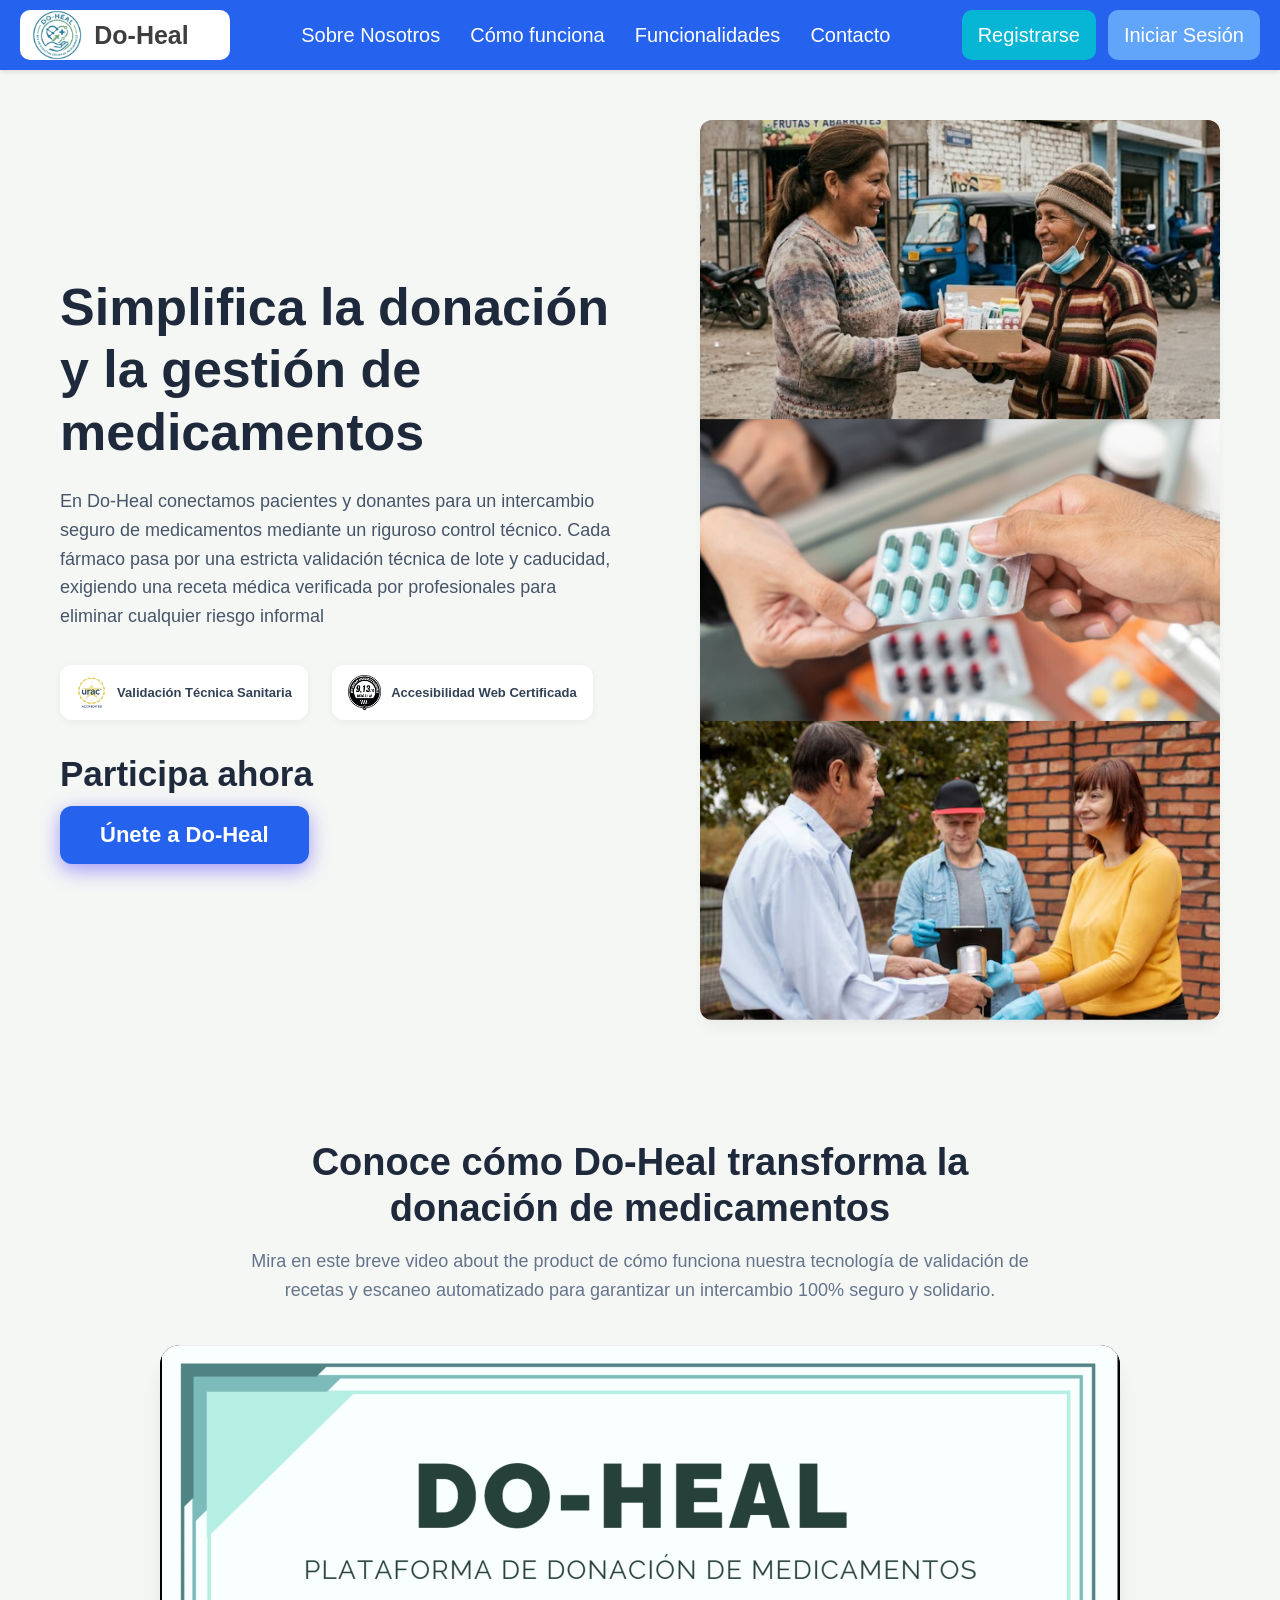
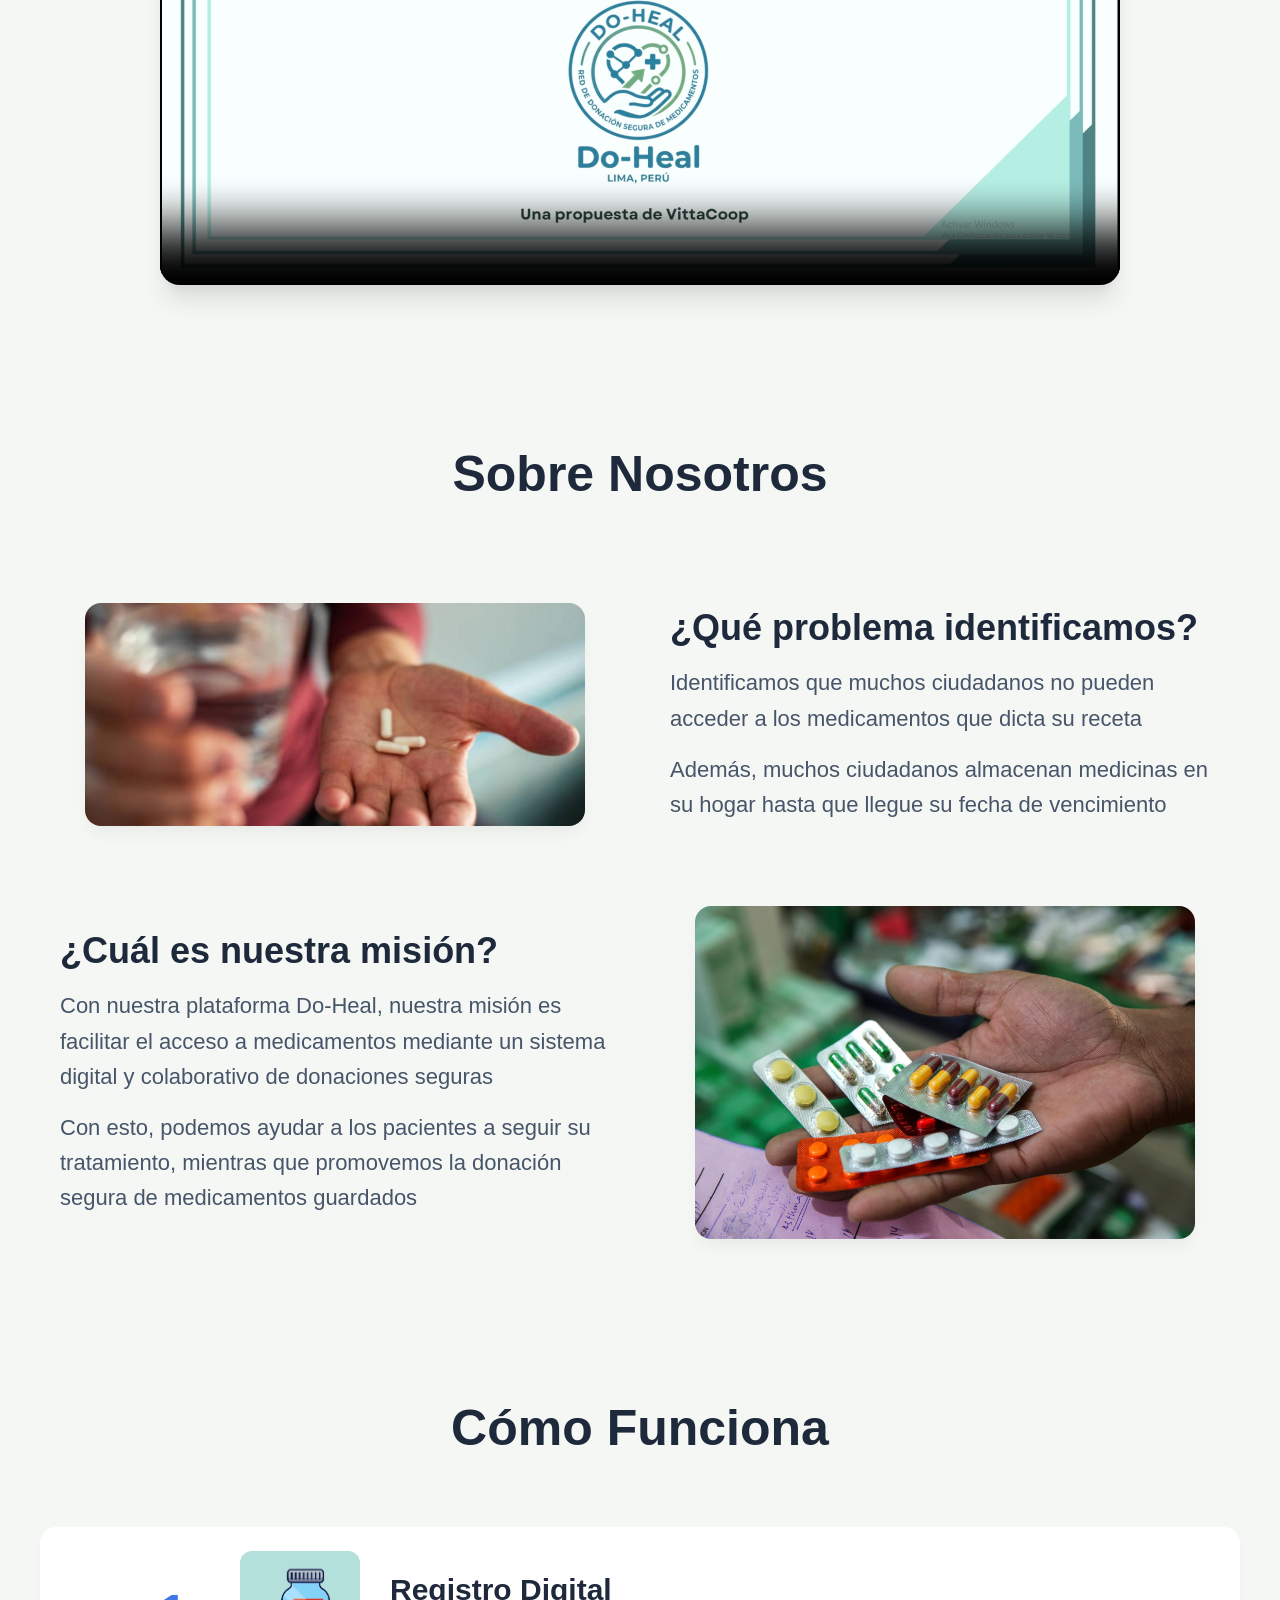
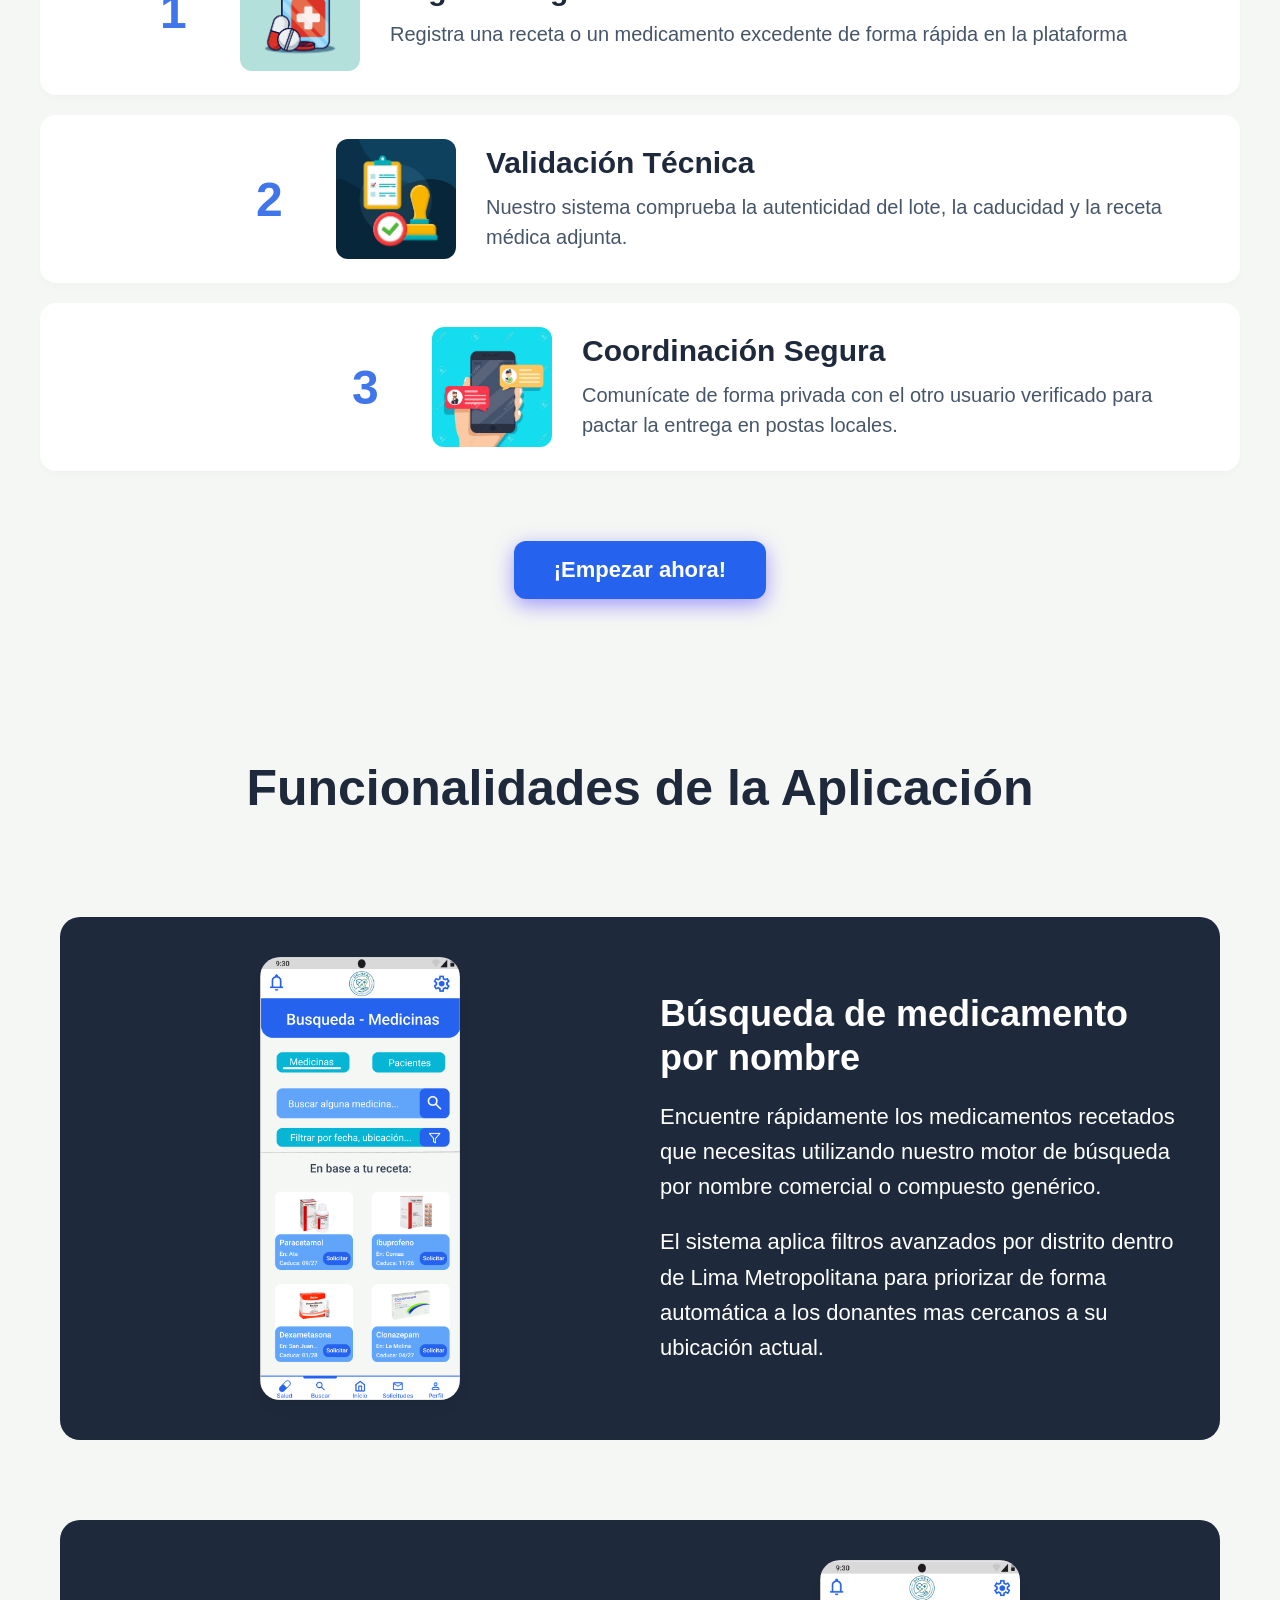
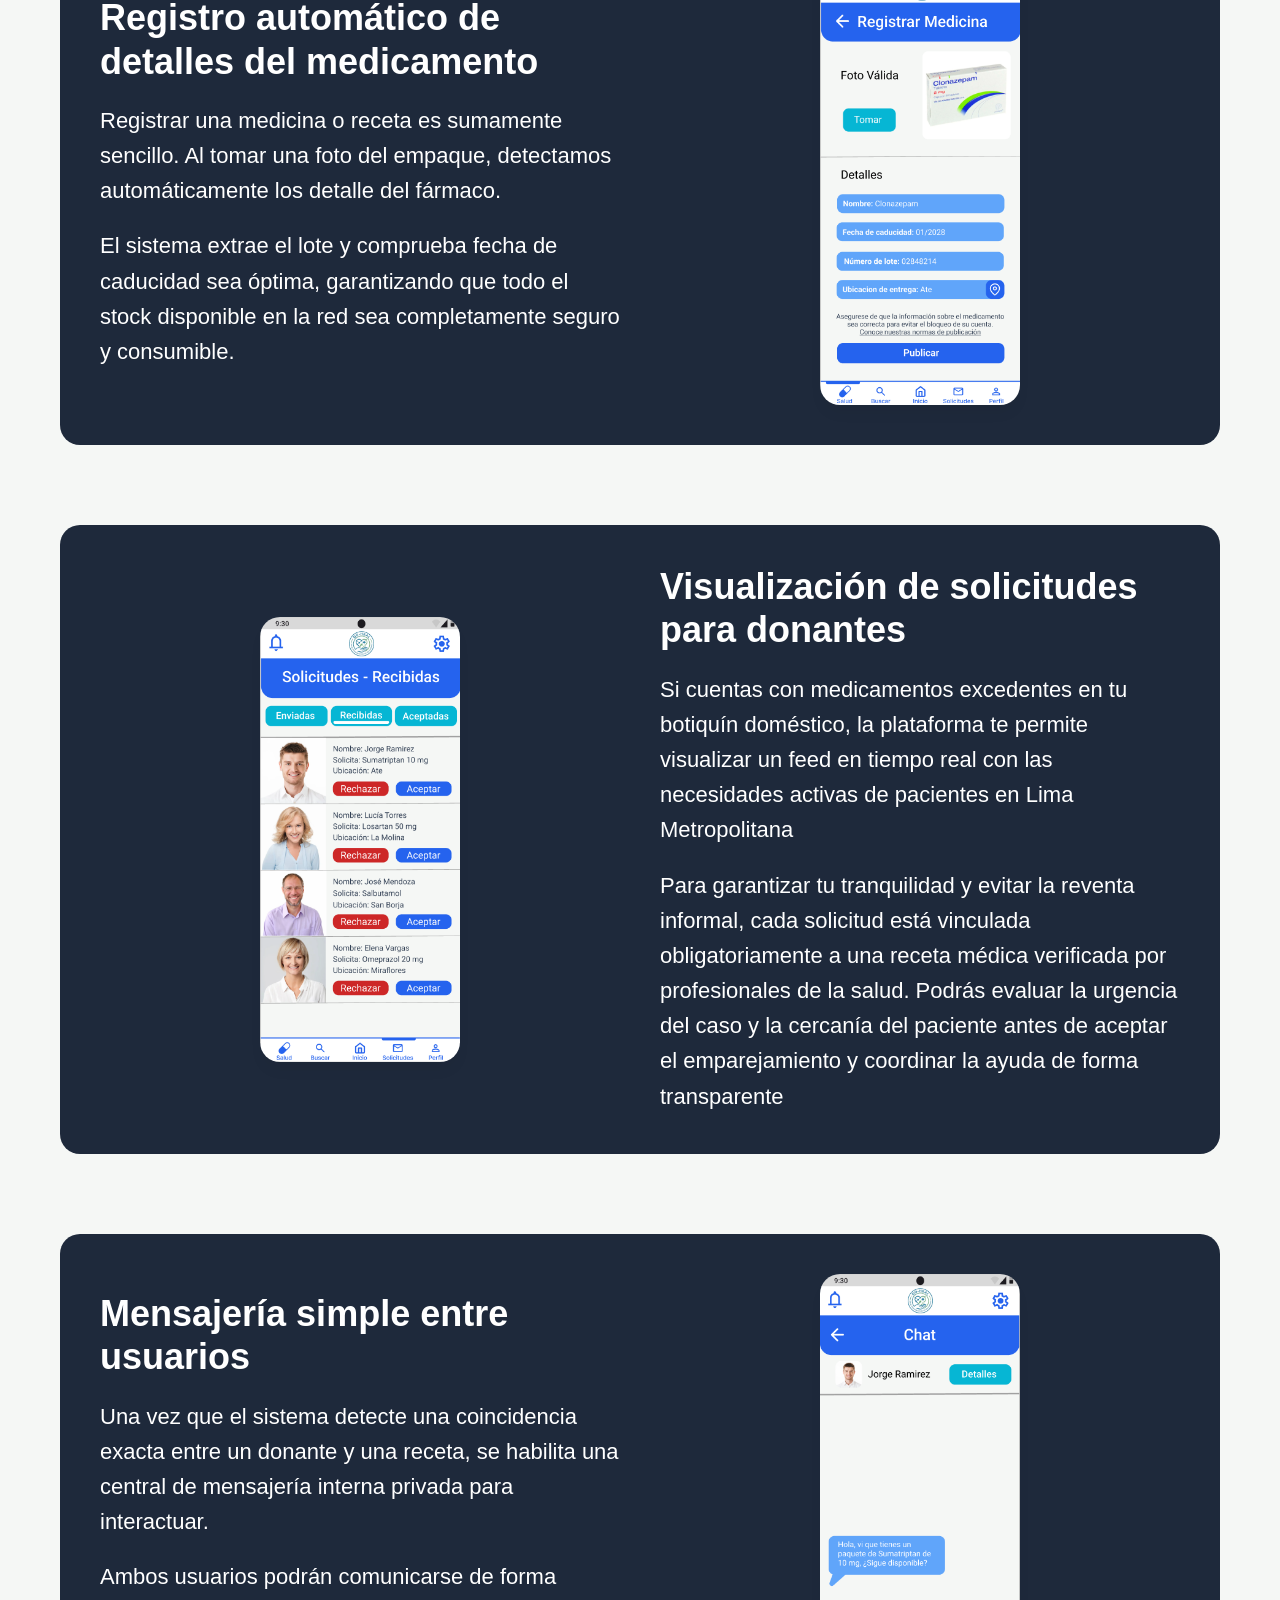
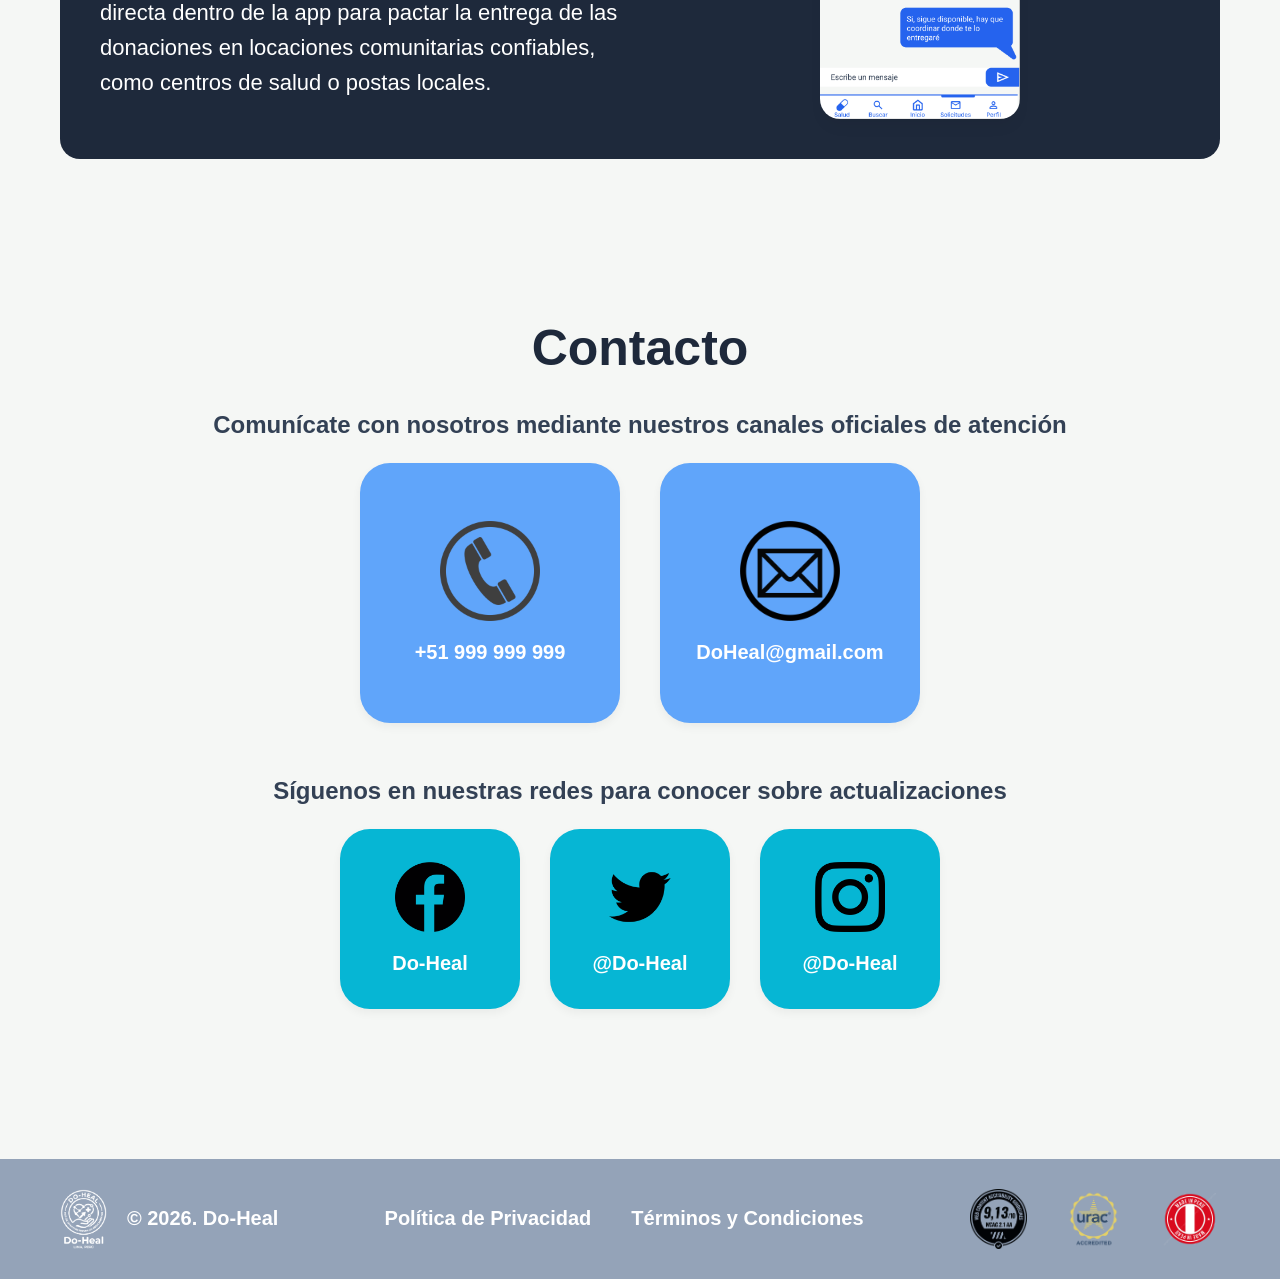
==== commit f82e39f5: "fix: correcciones" ====
--- a/Landing Page/Estructuras/vistaLandingPage.html
+++ b/Landing Page/Estructuras/vistaLandingPage.html
@@ -53,6 +53,17 @@
                     receta médica verificada por profesionales para eliminar cualquier riesgo informal                    
                 </p>
 
+                <div class="Franja-Certificaciones-Hero">
+                    <div class="Certificacion-Item">
+                        <img src="../Recursos/Imagenes/Certificado-URAC.png" alt="Sello URAC">
+                        <span>Validación Técnica Sanitaria</span>
+                    </div>
+                    <div class="Certificacion-Item">
+                        <img src="../Recursos/Imagenes/Certificado-WCAG.png" alt="Sello WCAG">
+                        <span>Accesibilidad Web Certificada</span>
+                    </div>
+                </div>
+
                 <div class="Seccion-de-abajo-izquierda">
                     <h2 class="Subtitulo">Participa ahora</h2><!--es un subtitulo de segundo nivel, sirve pa nombrar los titulos
                                                                     de cada seccion-->
@@ -64,6 +75,24 @@
                 <img src="../Recursos/Imagenes/MedicamentosDonacion.png" alt="Donacion de medicamentos" class="Medicamentos-donados-imagen">
             </div>
 
+        </section>
+
+        <section id="VideoProducto" class="Seccion-Video-Producto">
+            <div class="Contenedor-Texto-Video">
+                <h2 class="Titulo-Video-Seccion">Conoce cómo Do-Heal transforma la donación de medicamentos</h2>
+                <p class="Descripcion-Video-Seccion">
+                    Mira en este breve video about the product de cómo funciona nuestra tecnología de validación de recetas y escaneo 
+                    automatizado para garantizar un intercambio 100% seguro y solidario.
+                </p>
+            </div>
+            
+            <div class="Contenedor-Video-Reproductor">
+                <!-- Usamos la etiqueta estándar de HTML5 con controles interactivos -->
+                <video controls poster="../Recursos/Imagenes/MiniaturaVideo.png" class="Video-Elemento">
+                    <source src="../Recursos/Videos/about product.mp4" type="video/mp4">
+                    Tu navegador no soporta la reproducción de videos en HTML5.
+                </video>
+            </div>
         </section>
 
         <section id="SobreNosotros" class="Seccion-Sobre-Nosotros"><!--el id es un identificador unico que puede servir pa llamarlo 
@@ -91,7 +120,7 @@
                 </div>    
             </div>
 
-            <div class="Fila-SobreNosotros-Invertido">
+            <div class="Bloque-SobreNosotros-Invertido">
                 <div class="Imagenes-SobreNosotros">
                     <img src="../Recursos/Imagenes/Medicamentos-Entregados.webp" alt="Mision Do-Heal" class="SobreNosotros-Imagen">
                 </div>    
@@ -99,7 +128,8 @@
                     <h3 class="Subtitulo-SobreNosotros">¿Cuál es nuestra misión?</h3>
                     <p class="Texto-SobreNosotros">
                         Con nuestra plataforma Do-Heal, nuestra misión es facilitar el acceso
-                        a medicamentos mediante donaciones
+                        a medicamentos mediante un sistema digital y colaborativo de donaciones
+                        seguras
                     </p>
                     <p class="Texto-SobreNosotros">
                         Con esto, podemos ayudar a los pacientes a seguir su tratamiento, mientras
@@ -118,37 +148,40 @@
             <div class="Bloques-de-ComoFunciona">
 
                 <div class="Bloque-ComoFunciona Registro-Escalon1">
+                    <div class="Indicador-Numero">1</div>
                     <div class="Imagenes-ComoFunciona">
                         <img src="../Recursos/Imagenes/Dibujo-De-Medicina.jpg" alt="Escalon1" class="ComoFunciona-Imagen">   
                     </div>
                     <div class="Bloque-TextoComoFunciona">
-                        <h3 class="Subtitulo-ComoFunciona">1. Registro</h3>
+                        <h3 class="Subtitulo-ComoFunciona">Registro Digital</h3>
                         <p class="Descripcion-ComoFunciona">
-                            Registra una receta o un medicamento en la plataforma                            
+                            Registra una receta o un medicamento excedente de forma rápida en la plataforma                            
                         </p>
                     </div>
                 </div>
                 
                 <div class="Bloque-ComoFunciona Validación-Escalon2">
+                    <div class="Indicador-Numero">2</div>
                     <div class="Imagenes-ComoFunciona">
                         <img src="../Recursos/Imagenes/Dibujo-Validacion.jpg" alt="Escalon2" class="ComoFunciona-Imagen">   
                     </div>
                     <div class="Bloque-TextoComoFunciona">
-                        <h3 class="Subtitulo-ComoFunciona">2. Validación</h3>
+                        <h3 class="Subtitulo-ComoFunciona">Validación Técnica</h3>
                         <p class="Descripcion-ComoFunciona">
-                            Espera a que nuestros sistemas verifiquen su autenticidad
+                            Nuestro sistema comprueba la autenticidad del lote, la caducidad y la receta médica adjunta.
                         </p>
                     </div>
                 </div>
 
                 <div class="Bloque-ComoFunciona Coordinacion-Escalon3">
+                    <div class="Indicador-Numero">3</div>
                     <div class="Imagenes-ComoFunciona">
                         <img src="../Recursos/Imagenes/Dibujo-Coordinacion.jpg" alt="Escalon3" class="ComoFunciona-Imagen">   
                     </div>
                     <div class="Bloque-TextoComoFunciona">
-                        <h3 class="Subtitulo-ComoFunciona">3. Coordinación</h3>
+                        <h3 class="Subtitulo-ComoFunciona">Coordinación Segura</h3>
                         <p class="Descripcion-ComoFunciona">
-                            Coordina con otros usuario para la entrega o recojo
+                            Comunícate de forma privada con el otro usuario verificado para pactar la entrega en postas locales.
                         </p>
                     </div>
                 </div>
@@ -243,7 +276,7 @@
         <section id="Contacto" class="Seccion-Contacto">
             <h2 class="Titulo-Contacto">Contacto</h2>
             <p class="Texto-Informativo-Contacto">
-                Comunícate con nosotros mediante estos canales
+                Comunícate con nosotros mediante nuestros canales oficiales de atención
             </p>
             <div class="Bloque-Canales">
                 <div class="Cuadro-Canales Cuadro-Azul">
@@ -285,11 +318,11 @@
                 <form id="FormIniciarSesion" class="Modelo-Formulario Activo">
                     <div class="Campo-Grupo">
                         <label for="LoginCorreo">Correo Electrónico</label>
-                        <input type="email" id="LoginCorreo" name="ejemplo@dominio.com" required>
+                        <input type="email" id="LoginCorreo" placeholder="ejemplo@dominio.com" required>
                     </div>
                     <div class="Campo-Grupo">
                         <label for="LoginPassword">Contraseña</label>
-                        <input type="password" id="LoginPassword" name="**********" required>
+                        <input type="password" id="LoginPassword" placeholder="**********" required>
                     </div>
                     <button type="submit" class="Btn-Form-Accion Btn-Azul">Ingresar al Sistema</button>
                 </form>
--- a/Landing Page/Estilos/estiloBasicoDoHeal.css
+++ b/Landing Page/Estilos/estiloBasicoDoHeal.css
@@ -13,6 +13,7 @@
     font-family: 'Inter', sans-serif;
     background-color: #f5f7f5; /* Un fondo gris primero para la pagina principal */
     color: #334155;
+    overflow-x: hidden; /* Evita scrolls horizontales indeseados en móviles */
 }
 
 /*Estilos de la barra azul superior, debe tener el mismo nombre que el archivo html o si no no funciona*/
@@ -36,12 +37,12 @@
 .Logo-con-Nombre {
     background-color: #ffffff;
     height: 50px; /* Un poco mas pequeño para que alcance en la barra superior*/
-    width: 200px;
+    width: 210px;
     padding: 0 12px;
     border-radius: 10px; /*esto sirve para redondear los bordes del cuadro blanco*/
     display: flex;
     align-items: center;/*centra verticalmente todos los elementos que estan dentro de una caja flexible*/
-    gap: 20px; /*esto para poner espacio entre el logo y la palabra do-heal*/
+    gap: 12px; /*esto para poner espacio entre el logo y la palabra do-heal*/
 }
 
 /*Esto es para la imagen de la superior izquierda de la pag*/
@@ -63,7 +64,7 @@
 .botones-centrales {
     display: flex;
     align-items: center;
-    gap: 40px;/*espacio entre los dos botones de registrase y ingresar*/
+    gap: 30px;/*espacio entre los dos botones de registrase y ingresar*/
 }
 
 .enlace-menu {
@@ -123,35 +124,30 @@
 
 /*Contenedor padre que divide la pantalla en dos bloques izquieda y derecha*/
 .Seccion-de-Bienvenida {
-    margin-top: 100px; /*esto es para que el contenido no se meta debajo de la barra fija, debe ser igual a la altura de la barra*/
-    display: flex;
-    position:relative;/*posiciona una caja como eje de referencia para que otros elementos de adentro se puedan acomodar de forma
-                        absoluta usando top, left o right*/
-    justify-content: center;/*centra horizontalmente todos los elementos internos dentro de un contenedor flexible*/
+    margin-top: 80px; /*esto es para que el contenido no se meta debajo de la barra fija, debe ser igual a la altura de la barra*/
+    display: flex;    
+    justify-content: space-between;
     align-items: center;
     min-height: calc(100vh - 100px);/*Ocupa el espacio disponible de la pantalla restante*/
     width: 100%;
-    height: 100vh-100px;
-    margin: auto;/*Centra el contenido en pantallas muy anchas*/
+    max-width: 1400px;
+    margin: 0 auto;
+    padding: 40px;
+    gap: 40px;
 }
 
 /*Seccion de la izquierda*/
 .Seccion-de-la-izquierda {
-    width: 100%;
-    max-width: 800px;
-    display: flex;
-    flex-direction: column;/*cambia la direccion de flexbox para que las cajas internos se apilen una debajo de la otra*/
-    justify-content: space-between;/*distribuye los elementos internos empujando uno al extremo izquierdo, otro pa la derecha
-                                    y lo que queda pa el centro con espacios identicos*/
-    gap: 36px; /*separacion vertical entre los elementos*/
-    text-align: center;
-    margin: 0 auto;/*centra automaticamente una caja de ancho fijo dentro de la pantalla, dejando margenes identicos a la
-                    izquierda y derecha*/
+    flex: 1;
+    display: flex;
+    flex-direction: column;
+    text-align: left; /* Alineación izquierda para el patrón en F */
+    gap: 24px;
 }
 
 .Titulo-de-la-seccion {
-    font-size: 50px;
-    font-weight: 700;
+    font-size: 52px;
+    font-weight: 800;
     color: #1e293b;
     line-height: 1.2;/*define la altura de la linea de texto. Un valor de 1.2 evita que los renglones se encimen y mejora la
                         lectura de los titulos*/
@@ -159,17 +155,42 @@
 
 .Descripcion {
     font-size: 18px;
-    color: #64748b;
+    color: #475569;
     line-height: 1.6;
 }
 
+.Franja-Certificaciones-Hero {
+    display: flex;
+    gap: 24px;
+    margin: 10px 0;
+}
+
+.Certificacion-Item {
+    display: flex;
+    align-items: center;
+    gap: 10px;
+    background: #ffffff;
+    padding: 10px 16px;
+    border-radius: 12px;
+    box-shadow: 0 2px 8px rgba(0,0,0,0.05);
+}
+
+.Certificacion-Item img {
+    height: 35px;
+    width: auto;
+}
+
+.Certificacion-Item span {
+    font-size: 13px;
+    font-weight: 600;
+    color: #334155;
+}
+
 .Seccion-de-abajo-izquierda {
     display: flex;
     flex-direction: column;
-    gap: 20px;
-    margin-top: 20px;/*agrega una separacion exterior de 20 pixeles en la parte superior del elemento para empujar hacia abajo
-                        lo que este debajo*/
-    align-items: center;
+    align-items: flex-start;
+    gap: 12px;
 }
 
 .Subtitulo {
@@ -181,22 +202,21 @@
 .btn-unete {
     background-color: #2563ee;
     color: #ffffff;
+    padding: 16px 40px; /* Botón más robusto y de fácil alcance visual/táctil */
+    font-size: 22px;
+    font-weight: 800; /* Texto extra negrita */
+    border-radius: 12px;
     border: none;
-    padding: 14px 28px;/*añade un relleno interno generoso de 14 pixeles por arriba y abajo y 28 pixeles pa los lados derecha y
-                        izquierda pa darle un tamaño comodo a un boton*/
-    font-size: 25px;
-    font-weight: 700;
-    border-radius: 8px;
     cursor: pointer;
-    align-self: center;/*evita que el boton se estire todo el ancho posible*/
-    box-shadow: 0 4px 6px -1px rgb(37, 99, 238, 0.2);/*genera una sombra exterior sutil de color azul con opacidad para darle un
-                                                        efecto estetico de flotacion y profundidad al boton*/
-    transition: background-color 0.2s, transform 0.1s;/*aplica transiciones suaves para animar los cambios de color de fondo
-                                                        y efectos de presion al hacer clic*/
+    box-shadow: 0 6px 20px rgba(80, 57, 253, 0.5);; /* Sombra cromática llamativa */
+    transition: background-color 0.2s, transform 0.1s, box-shadow 0.2s;
+    align-self: flex-start;
 }
 
 .btn-unete:hover {
     background-color: #1d4ed8;
+    transform: translateY(-2px);
+    box-shadow: 0 8px 24px rgba(80, 57, 253, 0.5);
 }
 
 .btn-unete:active {
@@ -208,7 +228,6 @@
     flex: 1;
     display: flex;
     justify-content: flex-end;
-    align-items: center;
 }
 
 .Seccion-derecha img {
@@ -223,13 +242,68 @@
 
 .Medicamentos-donados-imagen {
     width: 100%;/*fuerza a que el ancho de un elemento o caja ocupe el 100% de la pantalla o del contenedor donde este metido*/
-    max-width: 550px;/*limita el ancho de una caja a un maximo de 550 pixeles si la pantalla es mas chica, se encoge solo, pero
+    max-width: 520px;/*limita el ancho de una caja a un maximo de 520 pixeles si la pantalla es mas chica, se encoge solo, pero
                         si es mas grande, no crece mas ahi*/
     height: auto;/*hace que la altura del elemento se calcule automaticamente segun su contenido o proporcion original pa que las
                     imagenes no se estiren*/
-    border-radius: 12px;
-    box-shadow: 0 10px 15px -3px rgba(0, 0, 0, 0.05);
-}
+   border-radius: 20px;
+    box-shadow: 0 12px 24px rgba(0,0,0,0.08);
+}
+
+
+
+
+
+
+/*Seccion de Video del Producto------------------------------------------------*/
+
+.Seccion-Video-Producto {
+    padding: 80px 40px;
+    background-color: #f5f7f5;
+    display: flex;
+    flex-direction: column;
+    align-items: center;
+    gap: 40px;
+    width: 100%;
+}
+
+.Contenedor-Texto-Video {
+    text-align: center;
+    max-width: 800px;
+    display: flex;
+    flex-direction: column;
+    gap: 16px;
+}
+
+.Titulo-Video-Seccion {
+    font-size: 38px;
+    font-weight: 800;
+    color: #1e293b;
+    line-height: 1.2;
+}
+
+.Descripcion-Video-Seccion {
+    font-size: 18px;
+    color: #64748b;
+    line-height: 1.6;
+}
+
+/* Contenedor del reproductor con relación de aspecto 16:9 cinematográfica */
+.Contenedor-Video-Reproductor {
+    width: 100%;
+    max-width: 960px; /* Tamaño óptimo para visualización en computadoras */
+    border-radius: 20px;
+    overflow: hidden;
+    box-shadow: 0 20px 25px -5px rgba(0, 0, 0, 0.1), 0 10px 10px -5px rgba(0, 0, 0, 0.04);
+    background-color: #000000; /* Fondo negro protector mientras carga el video */
+}
+
+.Video-Elemento {
+    width: 100%;
+    height: auto;
+    display: block;
+}
+
 
 
 
@@ -283,9 +357,9 @@
 /*Se usa para las dos imagenes en la seccion para no escribir una por una*/
 .SobreNosotros-Imagen {
     width: 100%;
-    max-width: 550px;
+    max-width: 500px;
     height: auto;
-    border-radius: 20px;
+    border-radius: 16px;
     box-shadow: 0 10px 15px -3px rgba(0, 0, 0, 0.05);/*sombra sutil de profundidad*/
     display: block;
 }
@@ -295,7 +369,7 @@
     flex: 1;
     display: flex;
     flex-direction: column;
-    gap: 20px; /*separacion vertical entre el titulo y la descripcion*/
+    gap: 16px; /*separacion vertical entre el titulo y la descripcion*/
 }
 
 /*Se usa para los dos subtitulos de la seccion sobrenosotros para no hacer uno por uno*/
@@ -338,22 +412,21 @@
 .Bloques-de-ComoFunciona {
     display: flex;
     flex-direction: column;
-    gap: 24px; /*separacion vertical entre los bloques blancos*/
-    width: 100%;
+    gap: 20px; /*separacion vertical entre los bloques blancos*/
+    width: 100%;
+    max-width: 1200px;
+    margin: 0 auto;
 }
 
 .Bloque-ComoFunciona {
     background-color: #ffffff;
-    width: 100%;
-    min-height: 180px;/*define que la caja debe medir como minimo 180 pixeles de alto; si hay mucho texto, la caja puede crecer
-                        mas, pero nunca medira menos de eso*/
-    display: flex;
-    align-items: center;
-    gap: 40px;
-    padding-top: 30px;/*agrega un espacio o colchon interior de 30 pixeles en la parte superior de la caja*/
-    padding-bottom: 30px;/*la misma wbda en la parte inferior de la caja*/
-    padding-right: 60px;/*la misma wbda pero en la parte derecha*/
-    box-shadow: 0 4px 10px rgba(0, 0, 0, 0.02);
+    border-radius: 16px;
+    display: flex;
+    align-items: center;
+    gap: 30px;
+    padding: 24px 40px;
+    box-shadow: 0 4px 6px rgba(0,0,0,0.02);
+    position: relative;
 }
 
 .Registro-Escalon1 {
@@ -367,6 +440,15 @@
 
 .Coordinacion-Escalon3{
     padding-left: 26%;
+}
+
+.Indicador-Numero {
+    font-size: 48px;
+    font-weight: 900;
+    color: #1154e5;
+    opacity: 0.8;
+    min-width: 50px;
+    user-select: none;
 }
 
 .Imagenes-ComoFunciona {
@@ -382,8 +464,9 @@
 .ComoFunciona-Imagen{
     width: 100%;
     height: 100%;
-    object-fit: contain;/*evita que se estire o se deforme la imagen*/
-    border-radius: 20px;
+    object-fit: cover;/*hace que una imagen llene toda su caja contenedora y actue como fondo, si la imagen es muy grande, se
+                        recorta sola sin deformarse*/
+    border-radius: 12px;
 }
 
 .Bloque-TextoComoFunciona{
@@ -432,30 +515,22 @@
 }
 
 .Bloque-Funcionalidades {
-    background-color: #334155;
-    height: 500px;
-    width: 400px;
-    padding: 0 12px;
-    border-radius: 30px; /*esto sirve para redondear los bordes */
-
-    display: flex;    
-    align-items: center;
-    justify-content: space-between;
-    gap: 60px;
+   background-color: #1e293b;
+    border-radius: 20px;
+    display: flex;
+    align-items: center;
+    padding: 40px;
+    gap: 40px;
     width: 100%;
 }
 
 .Bloque-Funcionalidades-Invertido {
-     background-color: #334155;
-    height: 500px;
-    width: 400px;
-    padding: 0 30px;
-    border-radius: 30px; /*esto sirve para redondear los bordes */
-
-    display: flex;
-    align-items: center;
-    justify-content: space-between;
-    gap: 60px;
+    background-color: #1e293b;
+    border-radius: 20px;
+    display: flex;
+    align-items: center;
+    padding: 40px;
+    gap: 40px;
     width: 100%;
     flex-direction: row-reverse; /*invierte el orden de los elementos pa la segunda fila*/
 }
@@ -503,13 +578,12 @@
 /*Seccion de Contacto------------------------------------------------*/
 
 .Seccion-Contacto {
-    padding: 80px 20px;
-    width: 100%;
+    padding: 80px 40px;
     background-color: #f5f7f5;
     display: flex;
     flex-direction: column;
     align-items: center;
-    gap: 30px; /*separacion vertical entre el titulo y el formulario*/
+    gap: 24px; /*separacion vertical entre el titulo y el formulario*/
 }
 
 .Titulo-Contacto {
@@ -782,268 +856,241 @@
 
 
 /*Esto es para optimizacion en celulares o tablets ya que la pantalla en mas pequeña que una computadora*/
-@media(max-width:968px) {
-
-    .Barra-superior{
-        height: auto;
-        padding: 10px 15px;
-        flex-direction: column;
-        gap: 10px;
-    }
-
-    .Logo-con-Nombre{
+@media (max-width: 1024px) {
+    /* Ajustes para Tablets y Pantallas Medianas */
+    .Barra-superior {
+        padding: 0 24px; 
+    }
+
+    .botones-centrales {
+        gap: 16px; 
+    }
+
+    .enlace-menu {
+        font-size: 16px;
+    }
+
+    .Seccion-de-Bienvenida {
+        flex-direction: column; 
+        text-align: center;
+        padding: 40px 24px;
+        justify-content: center;
+        min-height: auto;
+    }
+
+    .Seccion-de-la-izquierda {
+        align-items: center; 
+        text-align: center;
+        width: 100%;
+    }
+
+    .Franja-Certificaciones-Hero {
+        justify-content: center;
+        flex-wrap: wrap; 
+        gap: 16px;
+    }
+
+    .Seccion-de-abajo-izquierda {
+        align-items: center;
+    }
+
+    .btn-unete {
+        align-self: center; 
+    }
+
+    .Seccion-derecha {
         width: 100%;
         justify-content: center;
-        height: 45px;
-    }
-
-    .logo-imagen{
-        height: 40px;
-    }
-
-    .Nombre-de-Startup{
-        font-size: 22px;
-    }
-
-    .botones-centrales{
-        display: flex;
-        flex-wrap: wrap;
-        justify-content: center;
-        gap: 15px;
-        width: 100%;
-    }
-
-    .enlace-menu{
-        font-size: 15px;
-    }
-
-    .botones-derechos{
-        width: 100%;
-        justify-content: center;
-        gap: 10px;
-    }
-
-    .btn-nav{
-        flex: 1;
-        max-width: 150px;
-        height: 40px;
-        font-size: 16px;
-        padding: 0 10px;
-    }
-
-
-
-
-
-    .Seccion-de-Bienvenida {
-        margin-top: 130px;
-        min-height: calc(100vh - 130px);
-        display: flex;
-        flex-direction: column;
-        align-items: center;
-        text-align: center;
-        padding: 20px;
-        gap: 40px;
-    }
-
-    .Seccion-de-la-izquierda {
-        width: 100%;
-        display: flex;
-        flex-direction: column;
-        align-items: center;
-    }
-
-    .btn-unete{
-        align-self: center;/*centra el boton en pantallas moviles*/
-    }
-
-    .Seccion-derecha{
-        display: flex;
-        width: 100%;
-        max-width: 450px;
-        justify-content: center;
-        margin: 0 auto;
-    }
-
-    .Medicamentos-donados-imagen{
-        width: 100%;
-        height: auto;
-        object-fit: contain;
+        margin-top: 20px;
+    }
+
+    .Medicamentos-donados-imagen {
+        max-width: 440px; 
     }
     
-
-
-
-    .Registro-Escalon1,
-    .Validación-Escalon2,
-    .Coordinacion-Escalon3 {
-        padding-left: 20px; /*reduce el padding para pantallas pequeñas*/
-        padding-right: 20px;
-    }
-
-
-
-
-    .Seccion-Sobre-Nosotros{
-        padding: 40px 20px;
-    }
-
-    .Bloque-SobreNosotros,
-    .Bloque-SobreNosotros-Invertido{
+    .Bloque-SobreNosotros, 
+    .Bloque-SobreNosotros-Invertido {
         flex-direction: column;
         text-align: center;
-        gap: 30px;
-    }
-
-    .Imagenes-SobreNosotros{
+        gap: 40px;
+    }
+
+    .Bloque-SobreNosotros-Invertido {
+        flex-direction: column; 
+    }
+
+    .SobreNosotros-Imagen {
+        max-width: 440px;
+    }
+
+    
+    .Registro-Escalon1, 
+    .Validación-Escalon2, 
+    .Coordinacion-Escalon3 {
+        margin-left: 0;
         width: 100%;
-        max-width: 380px;
-        margin: 0 auto;
-    }
-
-    .SobreNosotros-Imagen{
-        width: 100%;
-        height: auto;
-    }
-
-    .Bloque-Texto-SobreNosotros {
-        width: 100%;
-        padding: 0;
-    }
-
-    .Subtitulo-SobreNosotros {
-        font-size: 26px;
-        margin-bottom: 15px;
-    }
-
-    .Texto-SobreNosotros {
-        font-size: 16px;
-        text-align: justify;
-    }
-
-
-
-
-
-    .Bloque-ComoFunciona {
-        flex-direction: column; /*apila la imagen encima del texto en pantallas pequeñas*/
-        text-align: center;
-        gap: 20px; /*aumenta el espacio entre la imagen y el texto en pantallas pequeñas*/
-    }
-
-    .Subtitulo-ComoFunciona {
-        font-size: 24px; /*reduce el tamaño del subtitulo en pantallas pequeñas*/
-    }
-
-    .Descripcion-ComoFunciona {
-        font-size: 18px; /*reduce el tamaño de la descripcion en pantallas pequeñas*/
-    }
-
-
-
-
-
-
-    .Seccion-Funcionalidades{
-        padding: 40px 20px;
-        gap: 40px;
-    }
-
-    .Bloque-Funcionalidades,
+    }
+
+    
+    .Bloque-Funcionalidades, 
     .Bloque-Funcionalidades-Invertido {
         flex-direction: column;
         height: auto;
+        padding: 32px 24px;
+        text-align: center;
+    }
+
+    .Subtitulo-Funcionalidades {
+        font-size: 28px;
+    }
+
+    .Texto-Funcionalidades {
+        font-size: 18px;
+    }
+}
+
+@media (max-width: 768px) {
+    
+    .Barra-superior {
+        flex-direction: column;
+        height: auto;
+        padding: 16px;
+        gap: 16px;
+        position: relative;
+    }
+
+    .Logo-con-Nombre {
         width: 100%;
-        padding: 30px 20px;
-        gap: 30px;
-    }
-
-    .Bloque-Texto-Funcionalidades{
+        justify-content: center;
+    }
+
+    .botones-centrales {
+        width: 100%;
+        justify-content: center;
+        flex-wrap: wrap;
+        gap: 12px;
+    }
+
+    .enlace-menu {
+        font-size: 15px;
+    }
+
+    .botones-derechos {
+        width: 100%;
+        justify-content: center;
+        gap: 12px;
+    }
+
+    .btn-nav {
+        flex: 1;
+        max-width: 140px;
+        height: 42px;
+        font-size: 14px;
+        padding: 0;
+    }
+
+    .Seccion-de-Bienvenida {
+        margin-top: 20px;
+        padding: 24px 16px;
+    }
+
+    .Titulo-de-la-seccion {
+        font-size: 32px
+    }
+
+    .Descripcion {
+        font-size: 16px;
+    }
+
+    .Subtitulo {
+        font-size: 26px;
+    }
+
+    #Btn-Unete-Do-Heal {
+        width: 100%;
+        max-width: 320px;
+        font-size: 18px;
+        padding: 14px 24px;
+    }
+
+    .Medicamentos-donados-imagen,
+    .SobreNosotros-Imagen {
+        max-width: 100%;
+    }
+
+    .Seccion-Video-Producto {
+        padding: 40px 20px;
+        gap: 24px;
+    }
+
+    .Titulo-Video-Seccion {
+        font-size: 28px;
+    }
+
+    .Descripcion-Video-Seccion {
+        font-size: 15px;
+    }
+
+    .Contenedor-Video-Reproductor {
+        border-radius: 12px; /* Redondeado más sutil en pantallas de celulares */
+    }
+
+    .Bloque-ComoFunciona {
+        flex-direction: column;
         text-align: center;
-    }
-
-    .Subtitulo-Funcionalidades{
-        font-size: 26px;
-    }
-
-    .Texto-Funcionalidades{
-        font-size: 18px;
-    }
-
-
-
-
-
-
-    .Seccion-Contacto{
-        padding: 40px 15px;
-        gap: 20px;
-    }
-
-    .Texto-Informativo-Contacto{
-        font-size: 18px;
-    }
-
-    .Bloque-Canales,
-    .Bloque-Redes-Sociales{
+        padding: 24px;
+        gap: 16px;
+    }
+
+    .Indicador-Numero {
+        font-size: 36px;
+    }
+
+    .Subtitulo-ComoFunciona {
+        font-size: 20px;
+    }
+
+    .Descripcion-ComoFunciona {
+        font-size: 15px;
+    }
+
+    /* Canales de contacto verticales */
+    .Bloque-Canales, 
+    .Bloque-Redes-Sociales {
         flex-direction: column;
         align-items: center;
-        gap: 20px;
-        width: 100%;
-    }
-
-    .Bloque-Canales{
+        gap: 16px;
+    }
+
+    .Cuadro-Canales {
         width: 100%;
         max-width: 280px;
         height: auto;
+        min-height: 140px;
         padding: 20px;
-        border-radius: 20px;
-    }
-
-    .Cuadro-Azul,
-    .Cuadro-Celeste{
-        height: auto;
-        min-height: 160px;
-    }
-
-    .Icono-Contacto{
-        width: 60px;
-        height: 60px;
-    }
-
-    .Icono-Redes-Sociales{
-        width: 50px;
-        height: 50px;
-    }
-
-    .Texto-Contacto{
-        font-size: 16px;
-    }
-
-
-
-
-
-    .Pie-Pagina-Gris{
+    }
+
+    .Pie-Pagina-Gris {
         flex-direction: column;
         height: auto;
-        padding: 30px 20px;
-        gap: 20px;
-    }
-
-    .Footer-Centro{
+        padding: 32px 24px;
+        gap: 24px;
+        text-align: center;
+    }
+
+    .Footer-Izquierda, 
+    .Footer-Centro, 
+    .Footer-Derecha {
         flex-direction: column;
-        gap: 10px;
-        text-align: center;
-    }
-
-    .Footer-Derecha{
+        gap: 16px;
         justify-content: center;
-        gap: 15px;
-    }
-
-
-}    
+    }
+
+    .Footer-Derecha {
+        flex-direction: row; /* Mantiene los tres sellos pequeños juntos horizontalmente */
+        flex-wrap: wrap;
+    }
+}
 /*Espacio para el contenido principal para que no se oculte debajo de la barra fija, debe
 tener el mismo nombre del archivo html o si no no funciona*/
 .Contenido-principal {
